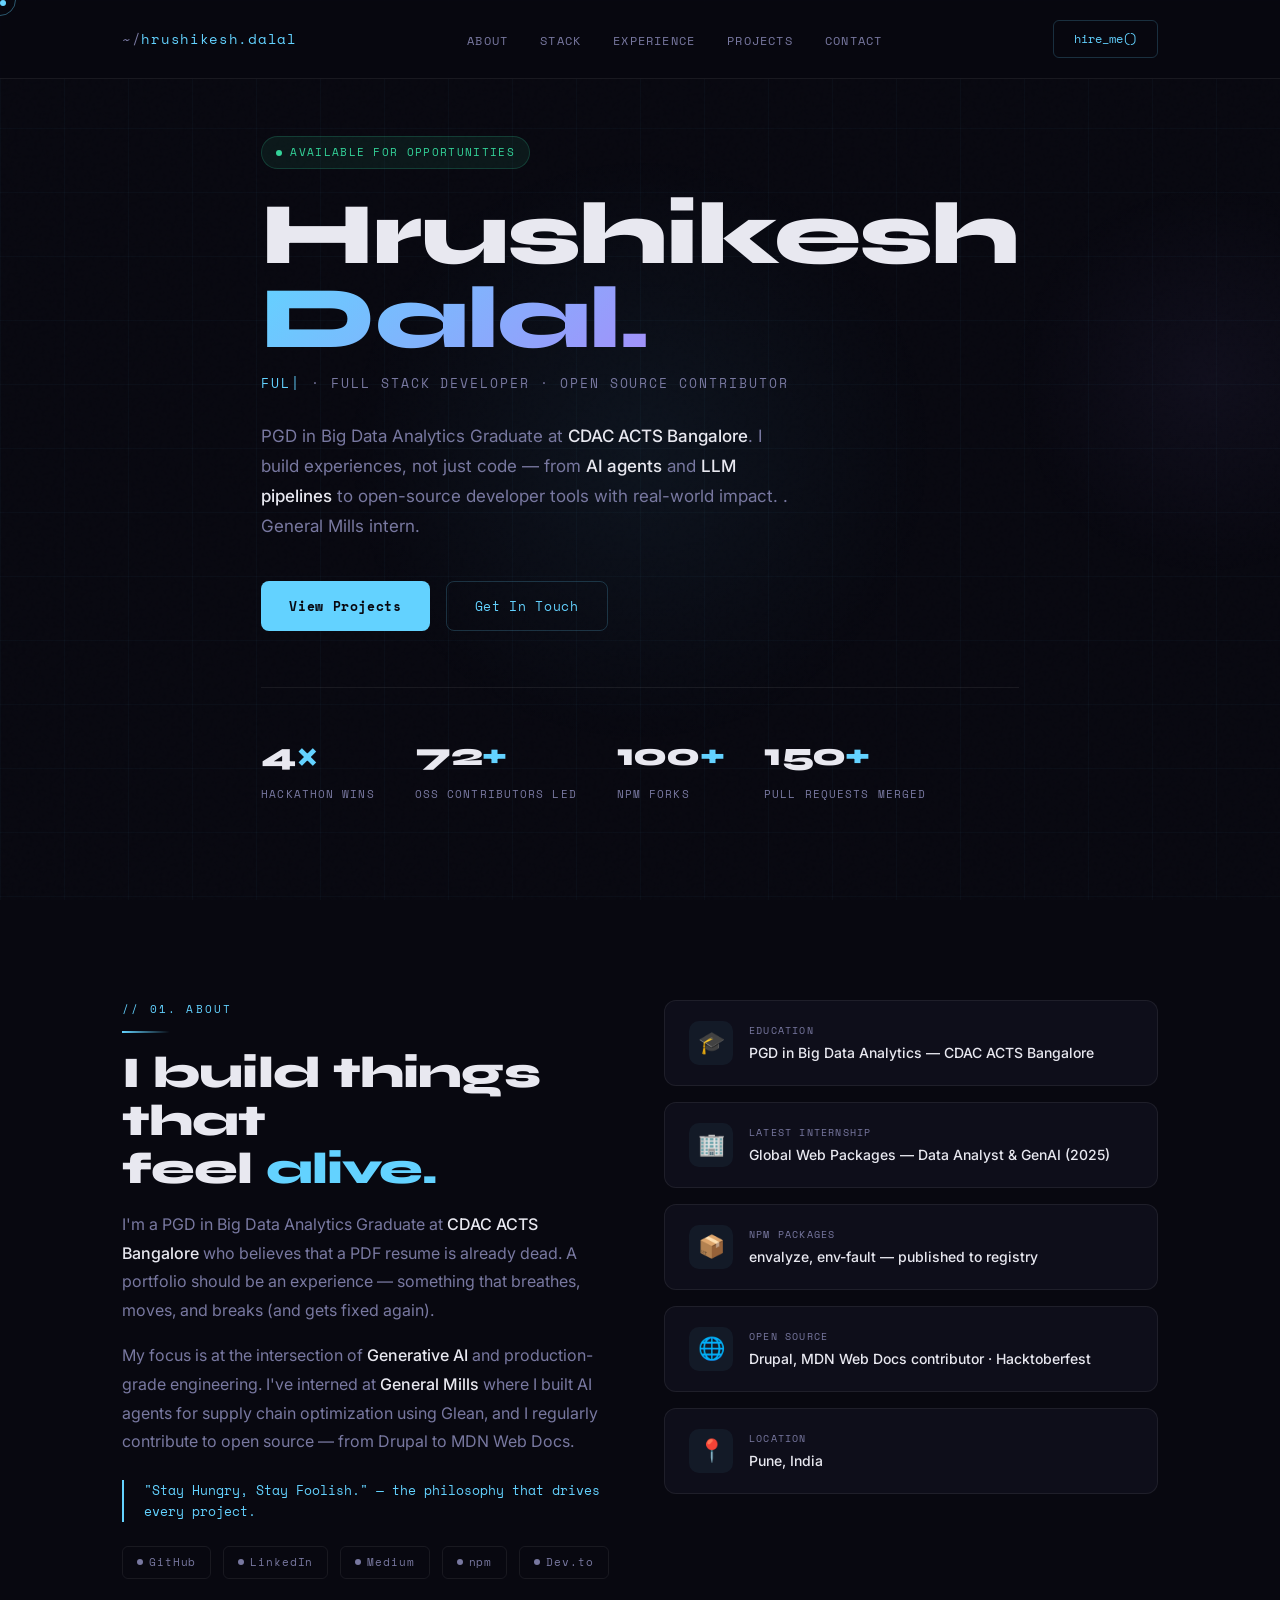
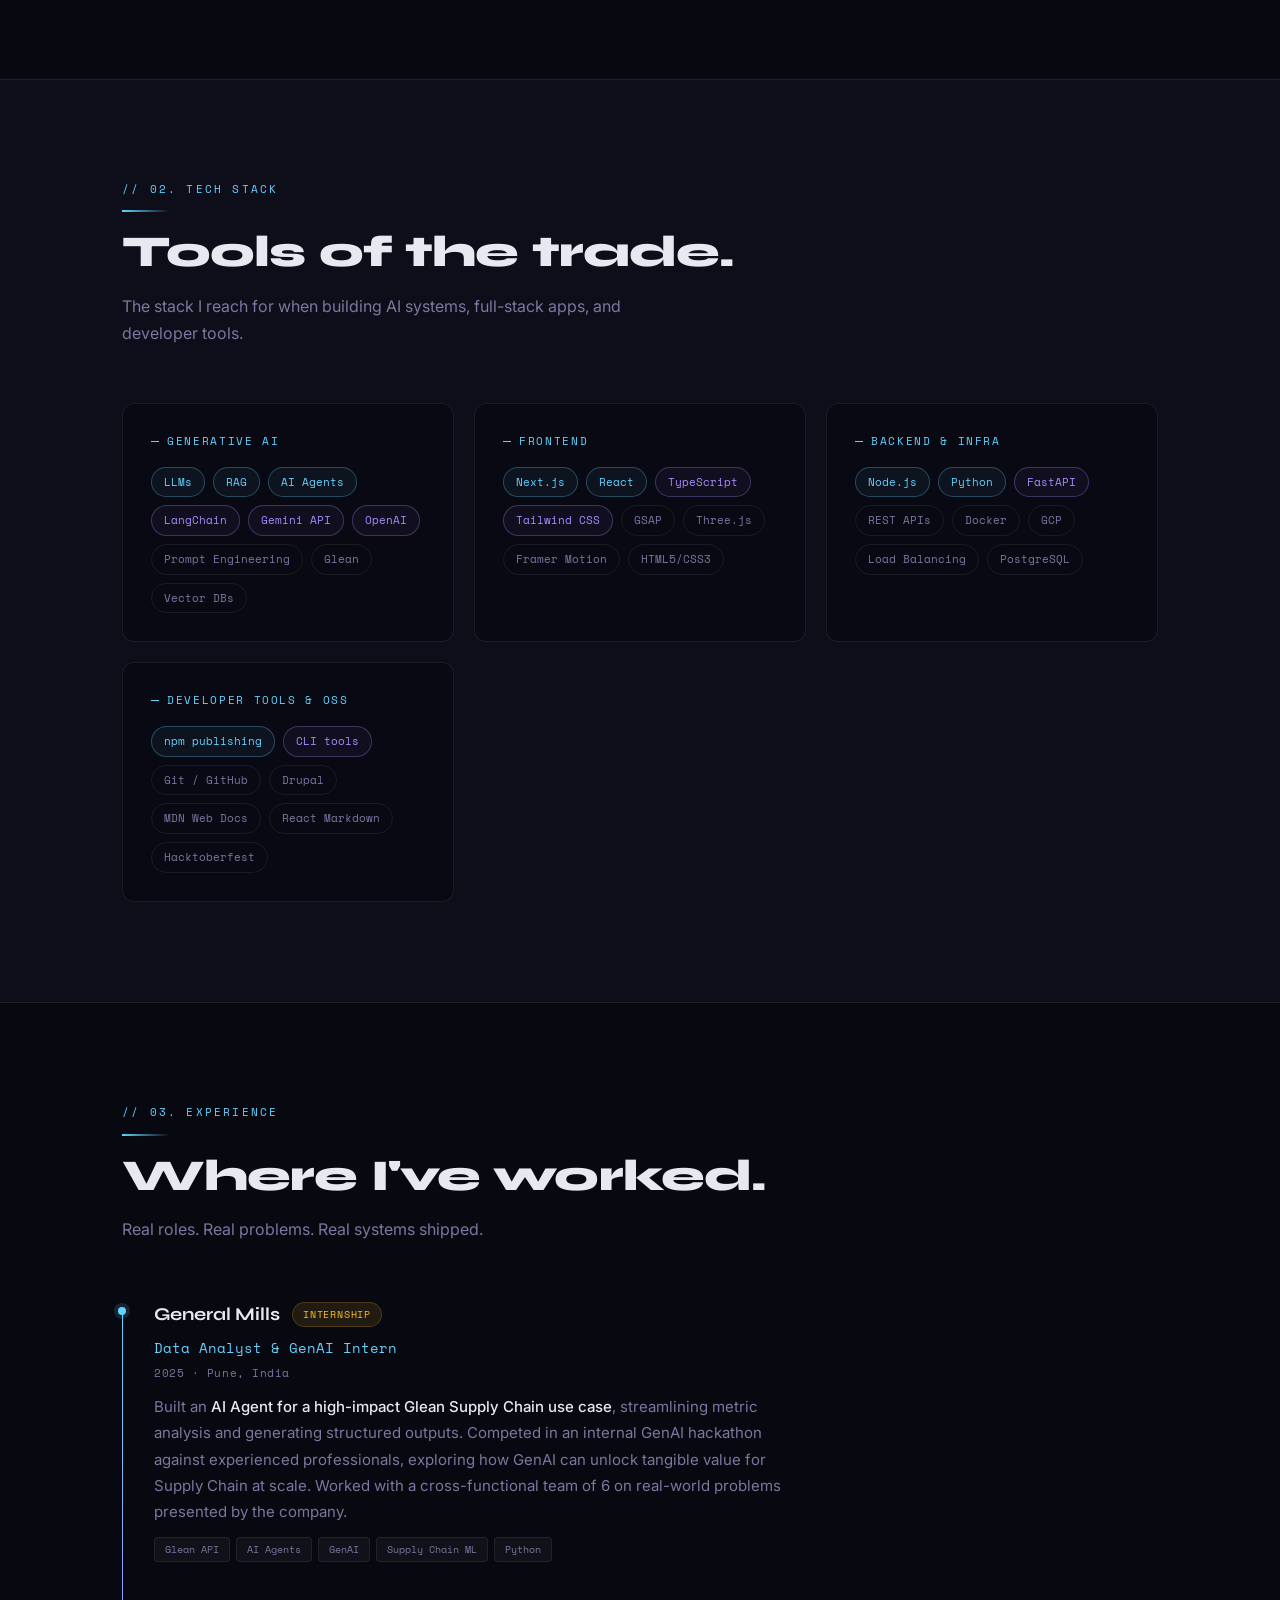
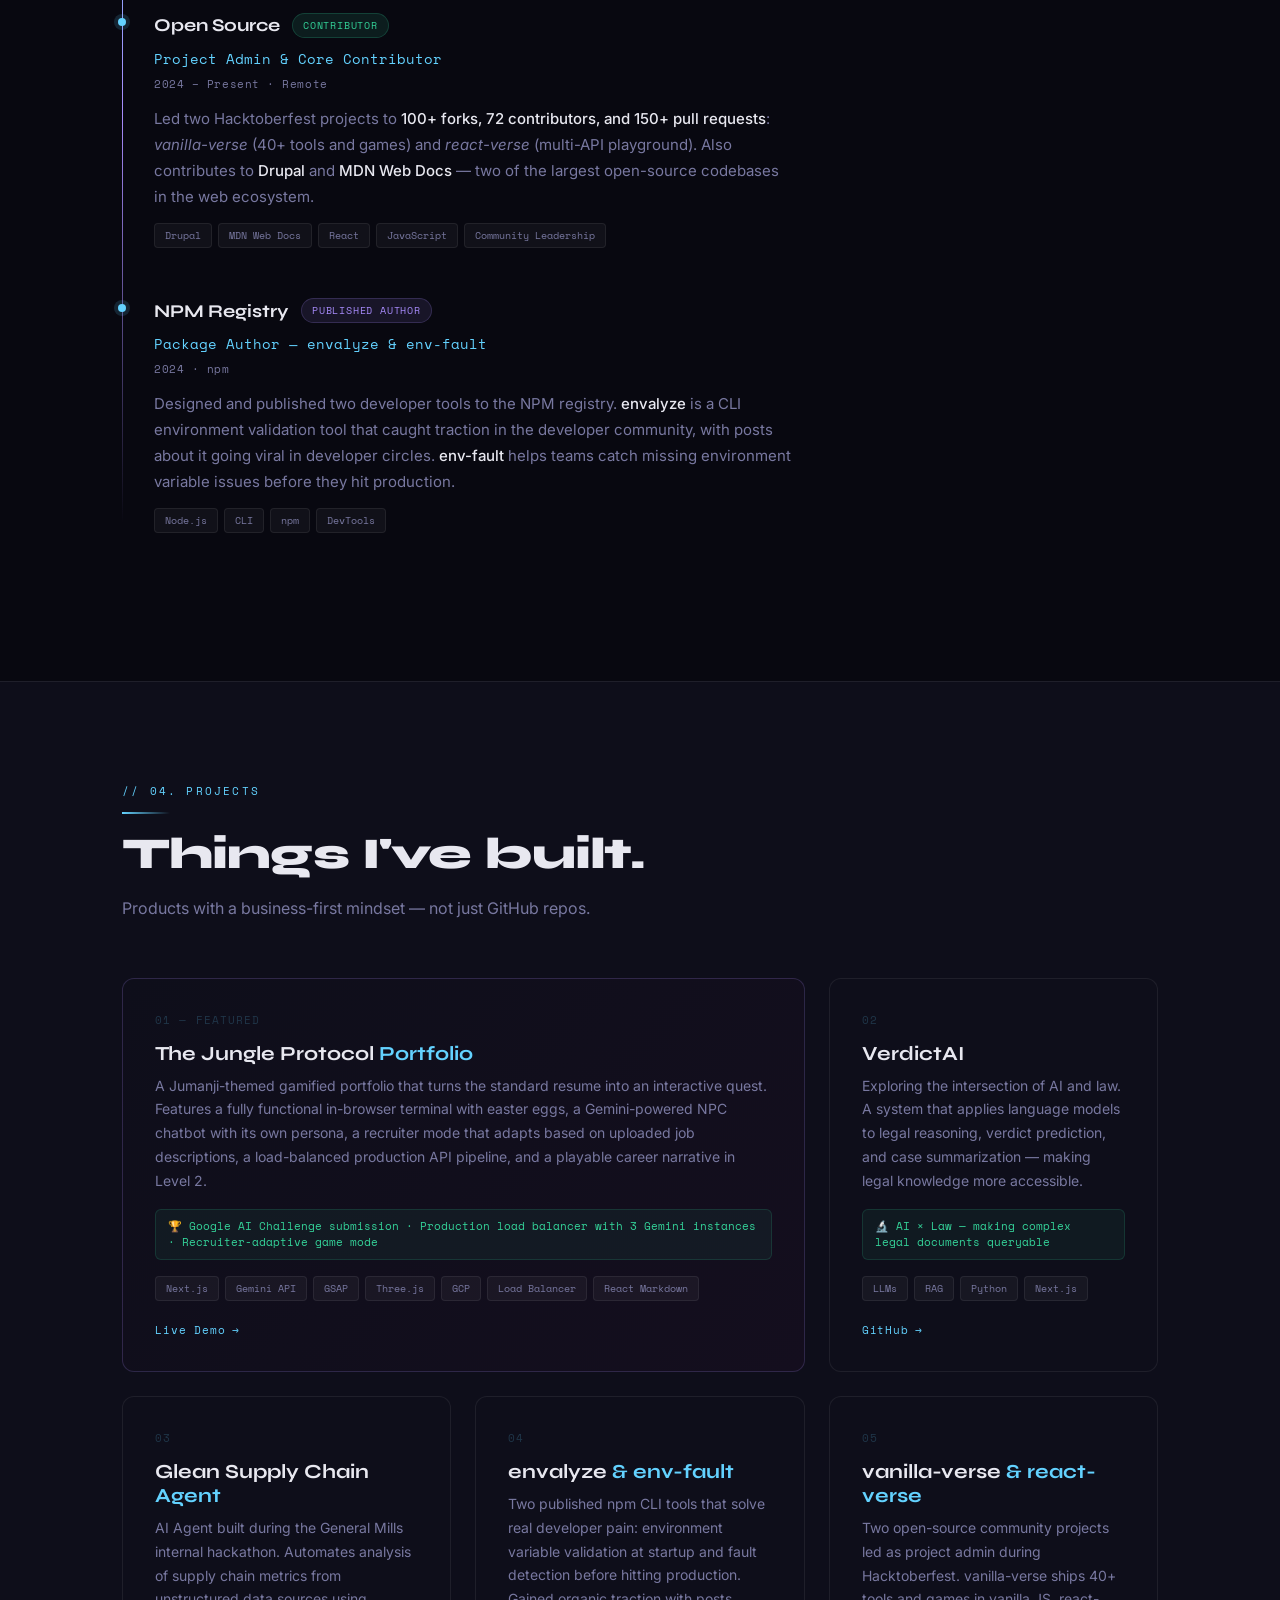
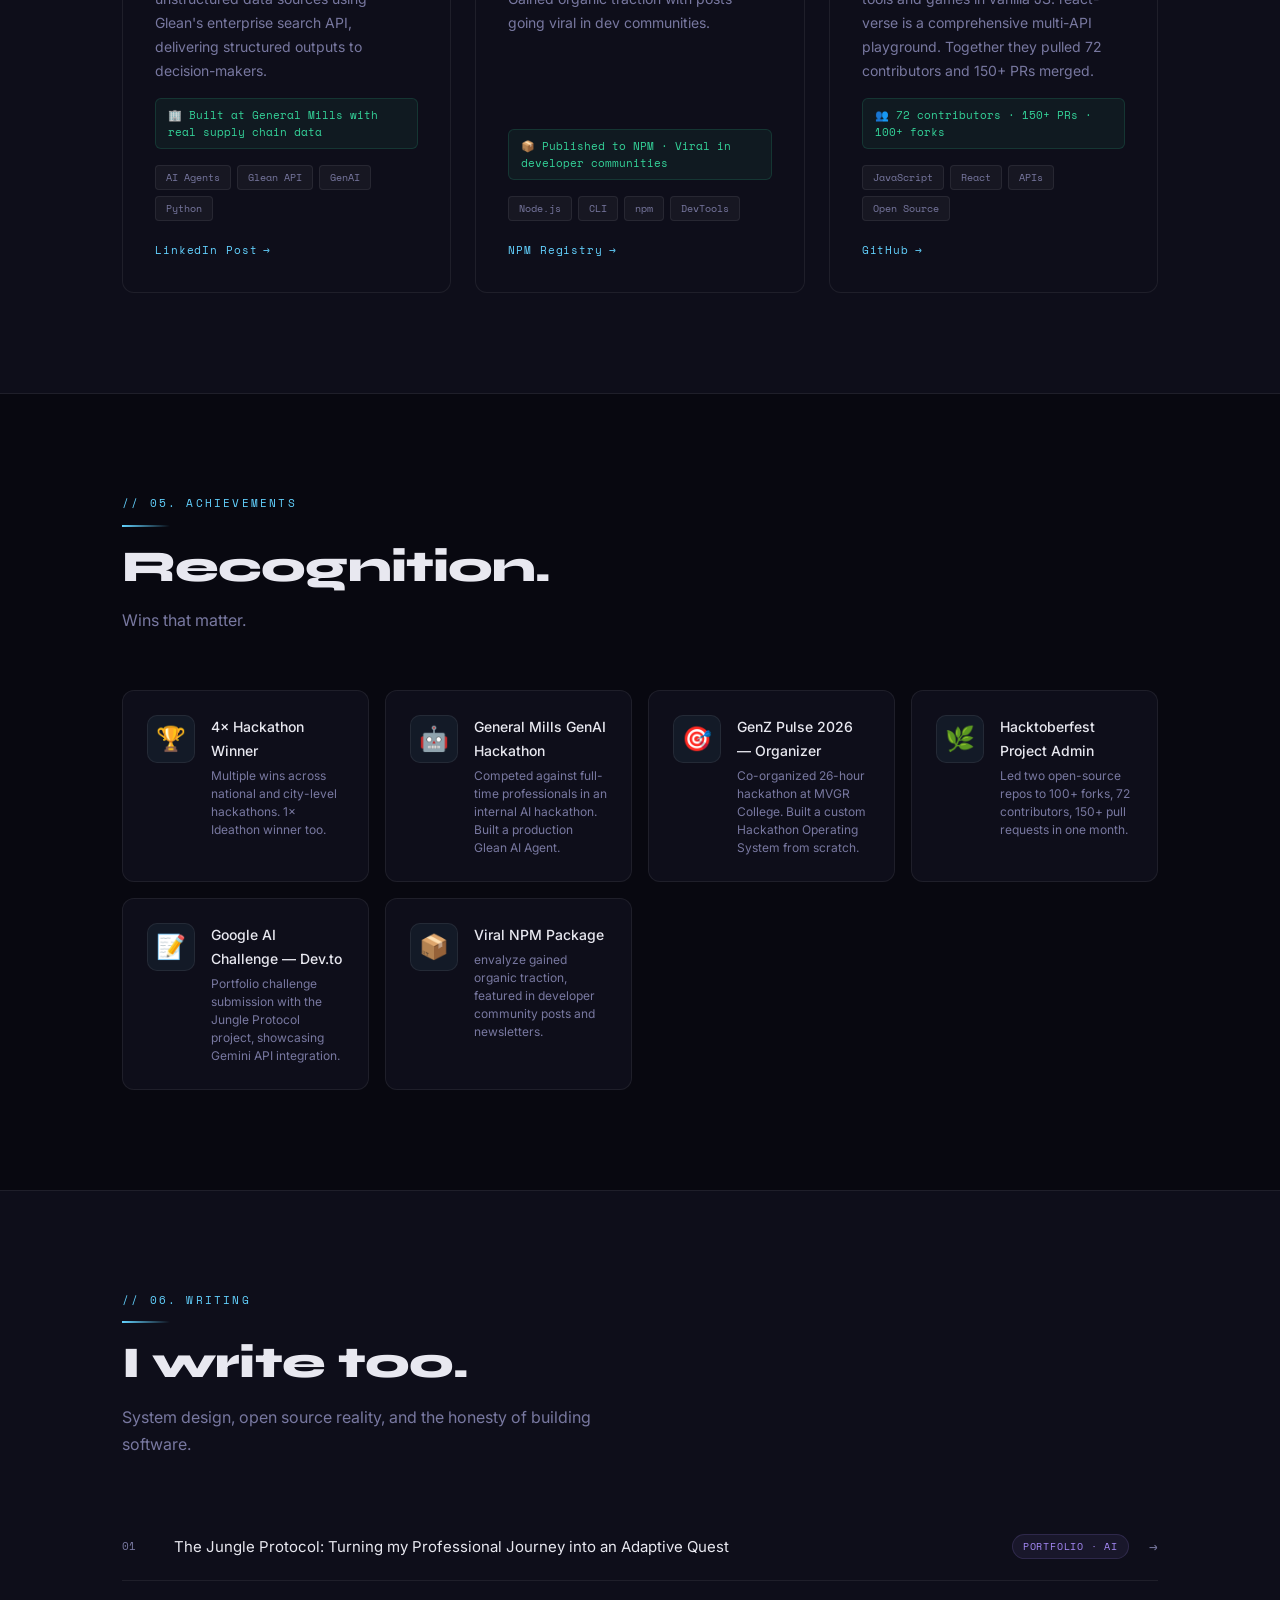
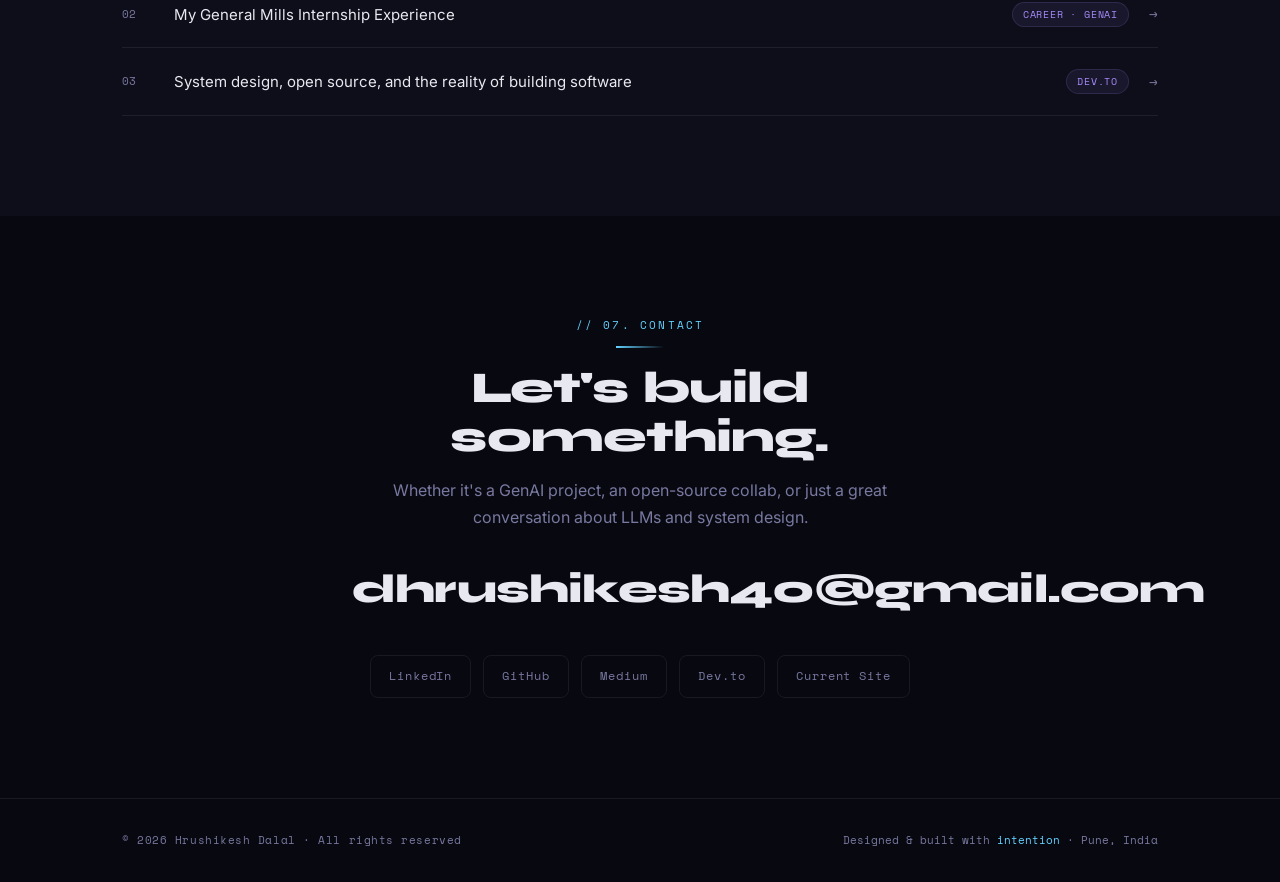
==== index.html @ 86ab6bda "fixed the changes" ====
<!DOCTYPE html>
<html lang="en">
<head>
<meta charset="UTF-8"/>
<meta name="viewport" content="width=device-width, initial-scale=1.0"/>
<title>Hrushikesh Dalal — GenAI Engineer</title>
<link rel="preconnect" href="https://fonts.googleapis.com"/>
<link rel="preconnect" href="https://fonts.gstatic.com" crossorigin/>
<link href="https://fonts.googleapis.com/css2?family=Space+Mono:ital,wght@0,400;0,700;1,400&family=Syne:wght@400;700;800&family=Inter:wght@300;400;500&display=swap" rel="stylesheet"/>
<link href="styles.css" rel="stylesheet"/>


</head>
<body>

<!-- Custom cursor -->
<div class="cursor-dot" id="cursorDot"></div>
<div class="cursor-ring" id="cursorRing"></div>

<!-- Background -->
<div class="grid-bg"></div>

<!-- ─── Navigation ─────────────────────────────────── -->
<nav>
  <div class="nav-inner">
    <div class="nav-logo"><span>~/</span>hrushikesh.dalal</div>
    <ul class="nav-links">
      <li><a href="#about">About</a></li>
      <li><a href="#skills">Stack</a></li>
      <li><a href="#experience">Experience</a></li>
      <li><a href="#projects">Projects</a></li>
      <li><a href="#contact">Contact</a></li>
    </ul>
    <a href="mailto:dhrushikesh40@gmail.com" class="nav-cta">hire_me()</a>
  </div>
</nav>

<!-- ─── Hero ────────────────────────────────────────── -->
<section id="hero">
  <div class="hero-glow"></div>
  <div class="hero-glow-2"></div>
  <div class="container">
    <div class="hero-badge">Available for opportunities</div>
    <h1 class="hero-name">
      <span class="line-1">Hrushikesh</span>
      <span class="line-2">Dalal.</span>
    </h1>
    <p class="hero-role"><span>GenAI Engineer</span> · Full Stack Developer · Open Source Contributor</p>
    <p class="hero-desc">
      PGD in Big Data Analytics Graduate at <strong>CDAC ACTS Bangalore</strong>. I build experiences, not just code —
      from <strong>AI agents</strong> and <strong>LLM pipelines</strong> to open-source developer tools with real-world impact.
      . General Mills intern.
    </p>
    <div class="hero-actions">
      <a href="#projects" class="btn-primary">View Projects</a>
      <a href="#contact" class="btn-outline">Get In Touch</a>
    </div>
    <div class="hero-stats">
      <div>
        <div class="stat-num">4<span>×</span></div>
        <div class="stat-label">Hackathon Wins</div>
      </div>
      <div>
        <div class="stat-num">72<span>+</span></div>
        <div class="stat-label">OSS Contributors Led</div>
      </div>
      <div>
        <div class="stat-num">100<span>+</span></div>
        <div class="stat-label">NPM Forks</div>
      </div>
      <div>
        <div class="stat-num">150<span>+</span></div>
        <div class="stat-label">Pull Requests Merged</div>
      </div>
    </div>
  </div>
</section>

<!-- ─── About ─────────────────────────────────────────── -->
<section id="about">
  <div class="container">
    <div class="about-grid">
      <div class="about-text reveal">
        <div class="section-tag">// 01. about</div>
        <div class="divider"></div>
        <h2 class="section-title">I build things that<br/>feel <em style="font-style:normal;color:var(--cyan)">alive.</em></h2>
        <p>
          I'm a PGD in Big Data Analytics Graduate at <strong>CDAC ACTS Bangalore</strong> 
          who believes that a PDF resume is already dead. A portfolio should be an experience — 
          something that breathes, moves, and breaks (and gets fixed again).
        </p>
        <p>
          My focus is at the intersection of <strong>Generative AI</strong> and production-grade engineering. 
          I've interned at <strong>General Mills</strong> where I built AI agents for supply chain optimization using Glean, 
          and I regularly contribute to open source — from Drupal to MDN Web Docs.
        </p>
        <blockquote>"Stay Hungry, Stay Foolish." — the philosophy that drives every project.</blockquote>
        <div class="about-links">
          <a href="https://github.com/HrushikeshDalal" class="about-link" target="_blank"><span class="dot"></span> GitHub</a>
          <a href="https://in.linkedin.com/in/hrushikesh-dalal" class="about-link" target="_blank"><span class="dot"></span> LinkedIn</a>
          <a href="https://medium.com/@dhrushikesh" class="about-link" target="_blank"><span class="dot"></span> Medium</a>
          <a href="https://www.npmjs.com/~hrushikesh" class="about-link" target="_blank"><span class="dot"></span> npm</a>
          <a href="https://dev.to/hrushikesh_dalal_ced8f95e" class="about-link" target="_blank"><span class="dot"></span> Dev.to</a>
        </div>
      </div>
      <div class="about-cards reveal reveal-delay-2">
        <div class="mini-fact">
          <div class="mini-fact-icon">🎓</div>
          <div>
            <div class="mini-fact-label">Education</div>
            <div class="mini-fact-value">PGD in Big Data Analytics — CDAC ACTS Bangalore</div>
          </div>
        </div>
        <div class="mini-fact">
          <div class="mini-fact-icon">🏢</div>
          <div>
            <div class="mini-fact-label">Latest Internship</div>
            <div class="mini-fact-value">Global Web Packages — Data Analyst &amp; GenAI (2025)</div>
          </div>
        </div>
        <div class="mini-fact">
          <div class="mini-fact-icon">📦</div>
          <div>
            <div class="mini-fact-label">NPM Packages</div>
            <div class="mini-fact-value">envalyze, env-fault — published to registry</div>
          </div>
        </div>
        <div class="mini-fact">
          <div class="mini-fact-icon">🌐</div>
          <div>
            <div class="mini-fact-label">Open Source</div>
            <div class="mini-fact-value">Drupal, MDN Web Docs contributor · Hacktoberfest</div>
          </div>
        </div>
        <div class="mini-fact">
          <div class="mini-fact-icon">📍</div>
          <div>
            <div class="mini-fact-label">Location</div>
            <div class="mini-fact-value">Pune, India</div>
          </div>
        </div>
      </div>
    </div>
  </div>
</section>

<!-- ─── Skills ─────────────────────────────────────────── -->
<section id="skills">
  <div class="container">
    <div class="section-tag">// 02. tech stack</div>
    <div class="divider"></div>
    <h2 class="section-title">Tools of the trade.</h2>
    <p class="section-sub">The stack I reach for when building AI systems, full-stack apps, and developer tools.</p>
    <div class="skills-grid">
      <div class="skill-category reveal">
        <div class="skill-cat-title">Generative AI</div>
        <div class="skill-tags">
          <span class="skill-tag core">LLMs</span>
          <span class="skill-tag core">RAG</span>
          <span class="skill-tag core">AI Agents</span>
          <span class="skill-tag highlight">LangChain</span>
          <span class="skill-tag highlight">Gemini API</span>
          <span class="skill-tag highlight">OpenAI</span>
          <span class="skill-tag">Prompt Engineering</span>
          <span class="skill-tag">Glean</span>
          <span class="skill-tag">Vector DBs</span>
        </div>
      </div>
      <div class="skill-category reveal reveal-delay-1">
        <div class="skill-cat-title">Frontend</div>
        <div class="skill-tags">
          <span class="skill-tag core">Next.js</span>
          <span class="skill-tag core">React</span>
          <span class="skill-tag highlight">TypeScript</span>
          <span class="skill-tag highlight">Tailwind CSS</span>
          <span class="skill-tag">GSAP</span>
          <span class="skill-tag">Three.js</span>
          <span class="skill-tag">Framer Motion</span>
          <span class="skill-tag">HTML5/CSS3</span>
        </div>
      </div>
      <div class="skill-category reveal reveal-delay-2">
        <div class="skill-cat-title">Backend & Infra</div>
        <div class="skill-tags">
          <span class="skill-tag core">Node.js</span>
          <span class="skill-tag core">Python</span>
          <span class="skill-tag highlight">FastAPI</span>
          <span class="skill-tag">REST APIs</span>
          <span class="skill-tag">Docker</span>
          <span class="skill-tag">GCP</span>
          <span class="skill-tag">Load Balancing</span>
          <span class="skill-tag">PostgreSQL</span>
        </div>
      </div>
      <div class="skill-category reveal reveal-delay-3">
        <div class="skill-cat-title">Developer Tools & OSS</div>
        <div class="skill-tags">
          <span class="skill-tag core">npm publishing</span>
          <span class="skill-tag highlight">CLI tools</span>
          <span class="skill-tag">Git / GitHub</span>
          <span class="skill-tag">Drupal</span>
          <span class="skill-tag">MDN Web Docs</span>
          <span class="skill-tag">React Markdown</span>
          <span class="skill-tag">Hacktoberfest</span>
        </div>
      </div>
    </div>
  </div>
</section>

<!-- ─── Experience ────────────────────────────────────── -->
<section id="experience">
  <div class="container">
    <div class="section-tag">// 03. experience</div>
    <div class="divider"></div>
    <h2 class="section-title">Where I've worked.</h2>
    <p class="section-sub">Real roles. Real problems. Real systems shipped.</p>
    <div class="timeline reveal">

      <div class="timeline-item">
        <div class="timeline-meta">
          <span class="timeline-company">General Mills</span>
          <span class="timeline-badge badge-intern">Internship</span>
        </div>
        <div class="timeline-role">Data Analyst &amp; GenAI Intern</div>
        <div class="timeline-period">2025 · Pune, India</div>
        <p class="timeline-desc">
          Built an <strong>AI Agent for a high-impact Glean Supply Chain use case</strong>, streamlining metric analysis 
          and generating structured outputs. Competed in an internal GenAI hackathon against experienced professionals, 
          exploring how GenAI can unlock tangible value for Supply Chain at scale.
          Worked with a cross-functional team of 6 on real-world problems presented by the company.
        </p>
        <div class="timeline-tech">
          <span class="t-tag">Glean API</span>
          <span class="t-tag">AI Agents</span>
          <span class="t-tag">GenAI</span>
          <span class="t-tag">Supply Chain ML</span>
          <span class="t-tag">Python</span>
        </div>
      </div>

      <div class="timeline-item">
        <div class="timeline-meta">
          <span class="timeline-company">Open Source</span>
          <span class="timeline-badge badge-oss">Contributor</span>
        </div>
        <div class="timeline-role">Project Admin &amp; Core Contributor</div>
        <div class="timeline-period">2024 – Present · Remote</div>
        <p class="timeline-desc">
          Led two Hacktoberfest projects to <strong>100+ forks, 72 contributors, and 150+ pull requests</strong>: 
          <em>vanilla-verse</em> (40+ tools and games) and <em>react-verse</em> (multi-API playground). 
          Also contributes to <strong>Drupal</strong> and <strong>MDN Web Docs</strong> — two of the largest open-source codebases in the web ecosystem.
        </p>
        <div class="timeline-tech">
          <span class="t-tag">Drupal</span>
          <span class="t-tag">MDN Web Docs</span>
          <span class="t-tag">React</span>
          <span class="t-tag">JavaScript</span>
          <span class="t-tag">Community Leadership</span>
        </div>
      </div>

      <div class="timeline-item">
        <div class="timeline-meta">
          <span class="timeline-company">NPM Registry</span>
          <span class="timeline-badge badge-research">Published Author</span>
        </div>
        <div class="timeline-role">Package Author — envalyze &amp; env-fault</div>
        <div class="timeline-period">2024 · npm</div>
        <p class="timeline-desc">
          Designed and published two developer tools to the NPM registry. 
          <strong>envalyze</strong> is a CLI environment validation tool that caught traction in the developer community, 
          with posts about it going viral in developer circles. <strong>env-fault</strong> helps teams catch 
          missing environment variable issues before they hit production.
        </p>
        <div class="timeline-tech">
          <span class="t-tag">Node.js</span>
          <span class="t-tag">CLI</span>
          <span class="t-tag">npm</span>
          <span class="t-tag">DevTools</span>
        </div>
      </div>

    </div>
  </div>
</section>

<!-- ─── Projects ──────────────────────────────────────── -->
<section id="projects" style="background: var(--surface); border-top: 1px solid var(--border); border-bottom: 1px solid var(--border);">
  <div class="container">
    <div class="section-tag">// 04. projects</div>
    <div class="divider"></div>
    <h2 class="section-title">Things I've built.</h2>
    <p class="section-sub">Products with a business-first mindset — not just GitHub repos.</p>
    <div class="projects-grid">

      <div class="project-card featured reveal">
        <div class="project-num">01 — FEATURED</div>
        <div class="project-title">The Jungle Protocol <span>Portfolio</span></div>
        <p class="project-desc">
          A Jumanji-themed gamified portfolio that turns the standard resume into an interactive quest. 
          Features a fully functional in-browser terminal with easter eggs, a Gemini-powered NPC chatbot 
          with its own persona, a recruiter mode that adapts based on uploaded job descriptions, 
          a load-balanced production API pipeline, and a playable career narrative in Level 2.
        </p>
        <div class="project-impact">🏆 Google AI Challenge submission · Production load balancer with 3 Gemini instances · Recruiter-adaptive game mode</div>
        <div class="project-tech">
          <span class="t-tag">Next.js</span><span class="t-tag">Gemini API</span><span class="t-tag">GSAP</span>
          <span class="t-tag">Three.js</span><span class="t-tag">GCP</span><span class="t-tag">Load Balancer</span>
          <span class="t-tag">React Markdown</span>
        </div>
        <a href="https://hrushikesh-dalal-portfolio-571902073238.europe-west1.run.app" class="project-link" target="_blank">Live Demo</a>
      </div>

      <div class="project-card reveal">
        <div class="project-num">02</div>
        <div class="project-title">VerdictAI</div>
        <p class="project-desc">
          Exploring the intersection of AI and law. A system that applies language models to legal reasoning, 
          verdict prediction, and case summarization — making legal knowledge more accessible.
        </p>
        <div class="project-impact">🔬 AI × Law — making complex legal documents queryable</div>
        <div class="project-tech">
          <span class="t-tag">LLMs</span><span class="t-tag">RAG</span><span class="t-tag">Python</span><span class="t-tag">Next.js</span>
        </div>
        <a href="https://github.com/HrushikeshDalal" class="project-link" target="_blank">GitHub</a>
      </div>

      <div class="project-card reveal reveal-delay-1">
        <div class="project-num">03</div>
        <div class="project-title">Glean Supply Chain <span>Agent</span></div>
        <p class="project-desc">
          AI Agent built during the General Mills internal hackathon. Automates analysis of supply chain metrics 
          from unstructured data sources using Glean's enterprise search API, delivering structured outputs 
          to decision-makers.
        </p>
        <div class="project-impact">🏢 Built at General Mills with real supply chain data</div>
        <div class="project-tech">
          <span class="t-tag">AI Agents</span><span class="t-tag">Glean API</span><span class="t-tag">GenAI</span><span class="t-tag">Python</span>
        </div>
        <a href="https://in.linkedin.com/in/hrushikesh-dalal" class="project-link" target="_blank">LinkedIn Post</a>
      </div>

      <div class="project-card reveal reveal-delay-2">
        <div class="project-num">04</div>
        <div class="project-title">envalyze <span>&amp; env-fault</span></div>
        <p class="project-desc">
          Two published npm CLI tools that solve real developer pain: environment variable validation at startup 
          and fault detection before hitting production. Gained organic traction with posts going viral in dev communities.
        </p>
        <div class="project-impact">📦 Published to NPM · Viral in developer communities</div>
        <div class="project-tech">
          <span class="t-tag">Node.js</span><span class="t-tag">CLI</span><span class="t-tag">npm</span><span class="t-tag">DevTools</span>
        </div>
        <a href="https://www.npmjs.com" class="project-link" target="_blank">NPM Registry</a>
      </div>

      <div class="project-card reveal">
        <div class="project-num">05</div>
        <div class="project-title">vanilla-verse <span>&amp; react-verse</span></div>
        <p class="project-desc">
          Two open-source community projects led as project admin during Hacktoberfest. 
          vanilla-verse ships 40+ tools and games in vanilla JS. react-verse is a comprehensive 
          multi-API playground. Together they pulled 72 contributors and 150+ PRs merged.
        </p>
        <div class="project-impact">👥 72 contributors · 150+ PRs · 100+ forks</div>
        <div class="project-tech">
          <span class="t-tag">JavaScript</span><span class="t-tag">React</span><span class="t-tag">APIs</span><span class="t-tag">Open Source</span>
        </div>
        <a href="https://github.com/HrushikeshDalal" class="project-link" target="_blank">GitHub</a>
      </div>

    </div>
  </div>
</section>

<!-- ─── Achievements ────────────────────────────────── -->
<section id="achievements">
  <div class="container">
    <div class="section-tag">// 05. achievements</div>
    <div class="divider"></div>
    <h2 class="section-title">Recognition.</h2>
    <p class="section-sub">Wins that matter.</p>
    <div class="achievements-grid">
      <div class="achievement-card reveal">
        <div class="ach-icon">🏆</div>
        <div>
          <div class="ach-title">4× Hackathon Winner</div>
          <div class="ach-sub">Multiple wins across national and city-level hackathons. 1× Ideathon winner too.</div>
        </div>
      </div>
      <div class="achievement-card reveal reveal-delay-1">
        <div class="ach-icon">🤖</div>
        <div>
          <div class="ach-title">General Mills GenAI Hackathon</div>
          <div class="ach-sub">Competed against full-time professionals in an internal AI hackathon. Built a production Glean AI Agent.</div>
        </div>
      </div>
      <div class="achievement-card reveal reveal-delay-2">
        <div class="ach-icon">🎯</div>
        <div>
          <div class="ach-title">GenZ Pulse 2026 — Organizer</div>
          <div class="ach-sub">Co-organized 26-hour hackathon at MVGR College. Built a custom Hackathon Operating System from scratch.</div>
        </div>
      </div>
      <div class="achievement-card reveal reveal-delay-3">
        <div class="ach-icon">🌿</div>
        <div>
          <div class="ach-title">Hacktoberfest Project Admin</div>
          <div class="ach-sub">Led two open-source repos to 100+ forks, 72 contributors, 150+ pull requests in one month.</div>
        </div>
      </div>
      <div class="achievement-card reveal">
        <div class="ach-icon">📝</div>
        <div>
          <div class="ach-title">Google AI Challenge — Dev.to</div>
          <div class="ach-sub">Portfolio challenge submission with the Jungle Protocol project, showcasing Gemini API integration.</div>
        </div>
      </div>
      <div class="achievement-card reveal reveal-delay-1">
        <div class="ach-icon">📦</div>
        <div>
          <div class="ach-title">Viral NPM Package</div>
          <div class="ach-sub">envalyze gained organic traction, featured in developer community posts and newsletters.</div>
        </div>
      </div>
    </div>
  </div>
</section>

<!-- ─── Writing ──────────────────────────────────────── -->
<section id="writing" style="background: var(--surface); border-top: 1px solid var(--border);">
  <div class="container">
    <div class="section-tag">// 06. writing</div>
    <div class="divider"></div>
    <h2 class="section-title">I write too.</h2>
    <p class="section-sub">System design, open source reality, and the honesty of building software.</p>
    <div class="writing-list reveal">
      <a href="https://dev.to/hrushikesh_dalal_ced8f95e/the-jungle-protocol-turning-my-professional-journey-into-an-adaptive-quest-3p4m" class="writing-item" target="_blank">
        <span class="writing-num">01</span>
        <span class="writing-title">The Jungle Protocol: Turning my Professional Journey into an Adaptive Quest</span>
        <span class="writing-tag">Portfolio · AI</span>
        <span class="writing-arrow">→</span>
      </a>
      <a href="https://medium.com/@1010hrushikesh/my-general-mills-internship-experience-47a71cdf1241" class="writing-item" target="_blank">
        <span class="writing-num">02</span>
        <span class="writing-title">My General Mills Internship Experience</span>
        <span class="writing-tag">Career · GenAI</span>
        <span class="writing-arrow">→</span>
      </a>
      <a href="https://dev.to/hrushikesh_dalal_ced8f95e" class="writing-item" target="_blank">
        <span class="writing-num">03</span>
        <span class="writing-title">System design, open source, and the reality of building software</span>
        <span class="writing-tag">Dev.to</span>
        <span class="writing-arrow">→</span>
      </a>
    </div>
  </div>
</section>

<!-- ─── Contact ──────────────────────────────────────── -->
<section id="contact">
  <div class="container">
    <div class="section-tag">// 07. contact</div>
    <div class="divider" style="margin: 0 auto 16px;"></div>
    <h2 class="section-title" style="text-align:center">Let's build something.</h2>
    <p class="section-sub" style="margin: 0 auto 8px; text-align:center">
      Whether it's a GenAI project, an open-source collab, or just a great conversation about LLMs and system design.
    </p>
    <a href="mailto:dhrushikesh40@gmail.com" class="contact-email">dhrushikesh40@gmail.com</a>
    <div class="social-links">
      <a href="https://in.linkedin.com/in/hrushikesh-dalal" class="social-link" target="_blank">LinkedIn</a>
      <a href="https://github.com/HrushikeshDalal" class="social-link" target="_blank">GitHub</a>
      <a href="https://medium.com/@dhrushikesh" class="social-link" target="_blank">Medium</a>
      <a href="https://dev.to/hrushikesh_dalal_ced8f95e" class="social-link" target="_blank">Dev.to</a>
      <a href="https://www.hrushikeshdalal.tech" class="social-link" target="_blank">Current Site</a>
    </div>
  </div>
</section>

<!-- ─── Footer ───────────────────────────────────────── -->
<footer>
  <div class="footer-inner">
    <div class="footer-copy">© 2026 Hrushikesh Dalal · All rights reserved</div>
    <div class="footer-built">Designed &amp; built with <span>intention</span> · Pune, India</div>
  </div>
</footer>

<script src="script.js" defer></script>

</body>
</html>
---- styles.css ----
/* ─── Design Tokens ─────────────────────────────────────── */
  :root {
    --bg:       #080810;
    --surface:  #0e0e1a;
    --card:     #13132000;
    --border:   rgba(255,255,255,0.07);
    --border2:  rgba(99,210,255,0.2);
    --text:     #e8e8f0;
    --muted:    #7878a0;
    --cyan:     #63d2ff;
    --violet:   #a78bfa;
    --pink:    #f472b6;
    --green:    #34d399;
    --amber:   #fbbf24;
    --font-display: 'Syne', sans-serif;
    --font-mono:    'Space Mono', monospace;
    --font-body:    'Inter', sans-serif;
    --radius:   12px;
    --glow-cyan: 0 0 40px rgba(99,210,255,0.15);
  }

  /* ─── Reset & Base ──────────────────────────────────────── */
  *, *::before, *::after { box-sizing: border-box; margin: 0; padding: 0; }
  html { scroll-behavior: smooth; }
  body {
    background: var(--bg);
    color: var(--text);
    font-family: var(--font-body);
    font-size: 16px;
    line-height: 1.7;
    overflow-x: hidden;
  }
  a { color: inherit; text-decoration: none; }
  img { max-width: 100%; }

  /* ─── Noise Overlay ─────────────────────────────────────── */
  body::before {
    content: '';
    position: fixed; inset: 0; z-index: 0;
    background-image: url("data:image/svg+xml,%3Csvg viewBox='0 0 256 256' xmlns='http://www.w3.org/2000/svg'%3E%3Cfilter id='n'%3E%3CfeTurbulence type='fractalNoise' baseFrequency='0.9' numOctaves='4' stitchTiles='stitch'/%3E%3C/filter%3E%3Crect width='100%25' height='100%25' filter='url(%23n)' opacity='0.04'/%3E%3C/svg%3E");
    pointer-events: none;
    opacity: 0.4;
  }

  /* ─── Grid Lines Background ─────────────────────────────── */
  .grid-bg {
    position: fixed; inset: 0; z-index: 0;
    background-image:
      linear-gradient(rgba(99,210,255,0.03) 1px, transparent 1px),
      linear-gradient(90deg, rgba(99,210,255,0.03) 1px, transparent 1px);
    background-size: 64px 64px;
    pointer-events: none;
  }

  /* ─── Layout ────────────────────────────────────────────── */
  .container { max-width: 1100px; margin: 0 auto; padding: 0 32px; position: relative; z-index: 1; }

  /* ─── Navigation ────────────────────────────────────────── */
  nav {
    position: fixed; top: 0; left: 0; right: 0; z-index: 100;
    padding: 20px 0;
    background: rgba(8,8,16,0.85);
    backdrop-filter: blur(20px);
    border-bottom: 1px solid var(--border);
  }
  .nav-inner {
    max-width: 1100px; margin: 0 auto; padding: 0 32px;
    display: flex; align-items: center; justify-content: space-between;
  }
  .nav-logo {
    font-family: var(--font-mono);
    font-size: 14px;
    color: var(--cyan);
    letter-spacing: 0.05em;
  }
  .nav-logo span { color: var(--muted); }
  .nav-links {
    display: flex; gap: 32px; list-style: none;
  }
  .nav-links a {
    font-family: var(--font-mono);
    font-size: 12px;
    color: var(--muted);
    letter-spacing: 0.1em;
    text-transform: uppercase;
    transition: color 0.2s;
  }
  .nav-links a:hover { color: var(--cyan); }
  .nav-cta {
    font-family: var(--font-mono);
    font-size: 12px;
    padding: 8px 20px;
    border: 1px solid var(--border2);
    border-radius: 6px;
    color: var(--cyan);
    transition: background 0.2s, box-shadow 0.2s;
  }
  .nav-cta:hover { background: rgba(99,210,255,0.06); box-shadow: var(--glow-cyan); }

  /* ─── Hero ──────────────────────────────────────────────── */
  #hero {
    min-height: 100vh;
    display: flex; align-items: center;
    padding: 120px 0 80px;
    position: relative;
    overflow: hidden;
  }
  .hero-glow {
    position: absolute;
    width: 600px; height: 600px;
    border-radius: 50%;
    background: radial-gradient(circle, rgba(99,210,255,0.06) 0%, transparent 70%);
    top: 50%; left: 50%;
    transform: translate(-50%, -50%);
    pointer-events: none;
  }
  .hero-glow-2 {
    position: absolute;
    width: 400px; height: 400px;
    border-radius: 50%;
    background: radial-gradient(circle, rgba(167,139,250,0.05) 0%, transparent 70%);
    top: 20%; right: -10%;
    pointer-events: none;
  }
  .hero-badge {
    display: inline-flex; align-items: center; gap: 8px;
    font-family: var(--font-mono);
    font-size: 11px;
    letter-spacing: 0.12em;
    color: var(--green);
    background: rgba(52,211,153,0.08);
    border: 1px solid rgba(52,211,153,0.2);
    padding: 6px 14px;
    border-radius: 20px;
    margin-bottom: 24px;
    text-transform: uppercase;
  }
  .hero-badge::before {
    content: '';
    width: 6px; height: 6px;
    border-radius: 50%;
    background: var(--green);
    animation: pulse 2s infinite;
  }
  @keyframes pulse {
    0%,100% { opacity: 1; transform: scale(1); }
    50% { opacity: 0.4; transform: scale(0.8); }
  }
  .hero-name {
    font-family: var(--font-display);
    font-size: clamp(48px, 8vw, 88px);
    font-weight: 800;
    line-height: 0.95;
    letter-spacing: -0.02em;
    margin-bottom: 8px;
  }
  .hero-name .line-1 { display: block; color: var(--text); }
  .hero-name .line-2 {
    display: block;
    background: linear-gradient(135deg, var(--cyan) 0%, var(--violet) 60%, var(--pink) 100%);
    -webkit-background-clip: text;
    -webkit-text-fill-color: transparent;
    background-clip: text;
  }
  .hero-role {
    font-family: var(--font-mono);
    font-size: 13px;
    color: var(--muted);
    letter-spacing: 0.15em;
    text-transform: uppercase;
    margin-bottom: 28px;
    margin-top: 12px;
  }
  .hero-role span { color: var(--cyan); }
  .hero-desc {
    font-size: 17px;
    color: var(--muted);
    max-width: 540px;
    line-height: 1.75;
    margin-bottom: 40px;
  }
  .hero-desc strong { color: var(--text); font-weight: 500; }
  .hero-actions { display: flex; gap: 16px; flex-wrap: wrap; }
  .btn-primary {
    display: inline-flex; align-items: center; gap: 8px;
    font-family: var(--font-mono);
    font-size: 13px;
    padding: 14px 28px;
    background: var(--cyan);
    color: var(--bg);
    border-radius: 8px;
    font-weight: 700;
    letter-spacing: 0.05em;
    transition: box-shadow 0.25s, transform 0.15s;
  }
  .btn-primary:hover {
    box-shadow: 0 0 32px rgba(99,210,255,0.4);
    transform: translateY(-2px);
  }
  .btn-outline {
    display: inline-flex; align-items: center; gap: 8px;
    font-family: var(--font-mono);
    font-size: 13px;
    padding: 13px 28px;
    border: 1px solid var(--border2);
    color: var(--cyan);
    border-radius: 8px;
    letter-spacing: 0.05em;
    transition: background 0.2s, box-shadow 0.2s;
  }
  .btn-outline:hover { background: rgba(99,210,255,0.06); box-shadow: var(--glow-cyan); }

  .hero-stats {
    display: flex; gap: 40px; margin-top: 56px;
    padding-top: 40px;
    border-top: 1px solid var(--border);
  }
  .stat-num {
    font-family: var(--font-display);
    font-size: 32px;
    font-weight: 800;
    color: var(--text);
    letter-spacing: -0.02em;
  }
  .stat-num span { color: var(--cyan); }
  .stat-label {
    font-family: var(--font-mono);
    font-size: 11px;
    color: var(--muted);
    letter-spacing: 0.1em;
    text-transform: uppercase;
    margin-top: 2px;
  }

  /* ─── Section Shared ────────────────────────────────────── */
  section { padding: 100px 0; position: relative; z-index: 1; }
  .section-tag {
    font-family: var(--font-mono);
    font-size: 11px;
    color: var(--cyan);
    letter-spacing: 0.2em;
    text-transform: uppercase;
    margin-bottom: 12px;
  }
  .section-title {
    font-family: var(--font-display);
    font-size: clamp(30px, 5vw, 44px);
    font-weight: 800;
    letter-spacing: -0.02em;
    line-height: 1.1;
    margin-bottom: 16px;
  }
  .section-sub {
    font-size: 16px;
    color: var(--muted);
    max-width: 500px;
    line-height: 1.7;
    margin-bottom: 56px;
  }
  .divider {
    width: 48px; height: 2px;
    background: linear-gradient(90deg, var(--cyan), transparent);
    margin-bottom: 16px;
  }

  /* ─── About ─────────────────────────────────────────────── */
  #about .about-grid {
    display: grid;
    grid-template-columns: 1fr 1fr;
    gap: 48px;
    align-items: start;
  }
  .about-text p {
    font-size: 16px;
    color: var(--muted);
    line-height: 1.8;
    margin-bottom: 16px;
  }
  .about-text p strong { color: var(--text); font-weight: 500; }
  .about-text blockquote {
    border-left: 2px solid var(--cyan);
    padding-left: 20px;
    font-family: var(--font-mono);
    font-size: 13px;
    color: var(--cyan);
    margin: 24px 0;
    line-height: 1.6;
  }
  .about-links { display: flex; gap: 12px; flex-wrap: wrap; margin-top: 24px; }
  .about-link {
    display: inline-flex; align-items: center; gap: 6px;
    font-family: var(--font-mono);
    font-size: 11px;
    color: var(--muted);
    border: 1px solid var(--border);
    padding: 6px 14px;
    border-radius: 6px;
    letter-spacing: 0.08em;
    transition: color 0.2s, border-color 0.2s;
  }
  .about-link:hover { color: var(--cyan); border-color: var(--border2); }
  .about-link .dot { width: 6px; height: 6px; border-radius: 50%; background: currentColor; }

  /* ─── Stacked cards on right ─── */
  .about-cards { display: flex; flex-direction: column; gap: 16px; }
  .mini-fact {
    background: var(--surface);
    border: 1px solid var(--border);
    border-radius: var(--radius);
    padding: 20px 24px;
    display: flex; align-items: center; gap: 16px;
    transition: border-color 0.2s;
  }
  .mini-fact:hover { border-color: var(--border2); }
  .mini-fact-icon {
    font-size: 22px;
    flex-shrink: 0;
    width: 44px; height: 44px;
    display: flex; align-items: center; justify-content: center;
    background: rgba(99,210,255,0.06);
    border-radius: 10px;
  }
  .mini-fact-label {
    font-family: var(--font-mono);
    font-size: 10px;
    color: var(--muted);
    letter-spacing: 0.12em;
    text-transform: uppercase;
    margin-bottom: 2px;
  }
  .mini-fact-value { font-size: 14px; color: var(--text); font-weight: 500; }

  /* ─── Skills / Tech Stack ───────────────────────────────── */
  #skills { background: var(--surface); border-top: 1px solid var(--border); border-bottom: 1px solid var(--border); }
  .skills-grid {
    display: grid;
    grid-template-columns: repeat(auto-fit, minmax(260px, 1fr));
    gap: 20px;
  }
  .skill-category {
    background: rgba(8,8,16,0.6);
    border: 1px solid var(--border);
    border-radius: var(--radius);
    padding: 28px;
    transition: border-color 0.2s, transform 0.2s;
  }
  .skill-category:hover { border-color: var(--border2); transform: translateY(-3px); }
  .skill-cat-title {
    font-family: var(--font-mono);
    font-size: 11px;
    color: var(--cyan);
    letter-spacing: 0.15em;
    text-transform: uppercase;
    margin-bottom: 16px;
    display: flex; align-items: center; gap: 8px;
  }
  .skill-cat-title::before {
    content: '';
    width: 8px; height: 1px;
    background: var(--cyan);
  }
  .skill-tags { display: flex; flex-wrap: wrap; gap: 8px; }
  .skill-tag {
    font-family: var(--font-mono);
    font-size: 11px;
    padding: 5px 12px;
    border-radius: 20px;
    border: 1px solid var(--border);
    color: var(--muted);
    transition: all 0.2s;
    cursor: default;
  }
  .skill-tag:hover { border-color: var(--cyan); color: var(--cyan); background: rgba(99,210,255,0.05); }
  .skill-tag.highlight { border-color: rgba(167,139,250,0.3); color: var(--violet); background: rgba(167,139,250,0.05); }
  .skill-tag.core { border-color: rgba(99,210,255,0.3); color: var(--cyan); background: rgba(99,210,255,0.05); }

  /* ─── Experience ────────────────────────────────────────── */
  .timeline { position: relative; padding-left: 32px; }
  .timeline::before {
    content: '';
    position: absolute; left: 0; top: 8px; bottom: 8px;
    width: 1px;
    background: linear-gradient(to bottom, var(--cyan), var(--violet), transparent);
  }
  .timeline-item {
    position: relative;
    margin-bottom: 48px;
  }
  .timeline-item::before {
    content: '';
    position: absolute;
    left: -36px; top: 8px;
    width: 8px; height: 8px;
    border-radius: 50%;
    background: var(--cyan);
    box-shadow: 0 0 0 4px rgba(99,210,255,0.15);
  }
  .timeline-meta {
    display: flex; align-items: center; gap: 12px; flex-wrap: wrap;
    margin-bottom: 6px;
  }
  .timeline-company {
    font-family: var(--font-display);
    font-size: 18px;
    font-weight: 700;
    color: var(--text);
  }
  .timeline-badge {
    font-family: var(--font-mono);
    font-size: 10px;
    padding: 3px 10px;
    border-radius: 20px;
    text-transform: uppercase;
    letter-spacing: 0.08em;
  }
  .badge-intern { background: rgba(251,191,36,0.1); color: var(--amber); border: 1px solid rgba(251,191,36,0.2); }
  .badge-oss { background: rgba(52,211,153,0.1); color: var(--green); border: 1px solid rgba(52,211,153,0.2); }
  .badge-research { background: rgba(167,139,250,0.1); color: var(--violet); border: 1px solid rgba(167,139,250,0.2); }
  .timeline-role {
    font-size: 14px;
    color: var(--cyan);
    font-family: var(--font-mono);
    margin-bottom: 4px;
  }
  .timeline-period {
    font-family: var(--font-mono);
    font-size: 11px;
    color: var(--muted);
    margin-bottom: 12px;
    letter-spacing: 0.05em;
  }
  .timeline-desc {
    font-size: 15px;
    color: var(--muted);
    line-height: 1.75;
    max-width: 640px;
  }
  .timeline-desc strong { color: var(--text); font-weight: 500; }
  .timeline-tech { display: flex; flex-wrap: wrap; gap: 6px; margin-top: 12px; }
  .t-tag {
    font-family: var(--font-mono);
    font-size: 10px;
    padding: 3px 10px;
    border-radius: 4px;
    background: rgba(255,255,255,0.04);
    border: 1px solid var(--border);
    color: var(--muted);
  }

  /* ─── Projects ──────────────────────────────────────────── */
  .projects-grid {
    display: grid;
    grid-template-columns: repeat(auto-fit, minmax(320px, 1fr));
    gap: 24px;
  }
  .project-card {
    background: var(--surface);
    border: 1px solid var(--border);
    border-radius: var(--radius);
    padding: 32px;
    position: relative;
    overflow: hidden;
    transition: border-color 0.25s, transform 0.2s, box-shadow 0.25s;
    display: flex; flex-direction: column;
  }
  .project-card:hover {
    border-color: var(--border2);
    transform: translateY(-4px);
    box-shadow: 0 20px 40px rgba(0,0,0,0.3), var(--glow-cyan);
  }
  .project-card::before {
    content: '';
    position: absolute; top: 0; left: 0; right: 0;
    height: 1px;
    background: linear-gradient(90deg, transparent, var(--cyan), transparent);
    opacity: 0;
    transition: opacity 0.3s;
  }
  .project-card:hover::before { opacity: 1; }
  .project-num {
    font-family: var(--font-mono);
    font-size: 11px;
    color: var(--border2);
    letter-spacing: 0.1em;
    margin-bottom: 12px;
  }
  .project-title {
    font-family: var(--font-display);
    font-size: 20px;
    font-weight: 700;
    color: var(--text);
    margin-bottom: 8px;
    line-height: 1.2;
  }
  .project-title span { color: var(--cyan); }
  .project-desc {
    font-size: 14px;
    color: var(--muted);
    line-height: 1.7;
    margin-bottom: 16px;
    flex: 1;
  }
  .project-impact {
    font-family: var(--font-mono);
    font-size: 11px;
    color: var(--green);
    background: rgba(52,211,153,0.06);
    border: 1px solid rgba(52,211,153,0.15);
    border-radius: 6px;
    padding: 8px 12px;
    margin-bottom: 16px;
    line-height: 1.5;
  }
  .project-tech { display: flex; flex-wrap: wrap; gap: 6px; margin-bottom: 20px; }
  .project-link {
    display: inline-flex; align-items: center; gap: 6px;
    font-family: var(--font-mono);
    font-size: 11px;
    color: var(--cyan);
    letter-spacing: 0.08em;
    transition: gap 0.2s;
    align-self: flex-start;
  }
  .project-link:hover { gap: 10px; }
  .project-link::after { content: '→'; }
  .project-card.featured {
    grid-column: span 2;
    background: linear-gradient(135deg, rgba(14,14,26,1) 0%, rgba(20,14,30,1) 100%);
    border-color: rgba(167,139,250,0.2);
  }
  .project-card.featured:hover { border-color: rgba(167,139,250,0.4); box-shadow: 0 20px 40px rgba(0,0,0,0.3), 0 0 40px rgba(167,139,250,0.1); }

  /* ─── Open Source / NPM ─────────────────────────────────── */
  .npm-cards { display: grid; grid-template-columns: 1fr 1fr; gap: 20px; margin-top: 20px; }
  .npm-card {
    background: var(--surface);
    border: 1px solid var(--border);
    border-radius: var(--radius);
    padding: 24px;
    transition: border-color 0.2s;
  }
  .npm-card:hover { border-color: var(--border2); }
  .npm-name {
    font-family: var(--font-mono);
    font-size: 16px;
    color: var(--cyan);
    margin-bottom: 6px;
  }
  .npm-desc { font-size: 13px; color: var(--muted); line-height: 1.6; margin-bottom: 12px; }
  .npm-stat {
    font-family: var(--font-mono);
    font-size: 11px;
    color: var(--violet);
  }

  /* ─── Achievements ──────────────────────────────────────── */
  .achievements-grid {
    display: grid;
    grid-template-columns: repeat(auto-fit, minmax(240px, 1fr));
    gap: 16px;
  }
  .achievement-card {
    background: var(--surface);
    border: 1px solid var(--border);
    border-radius: var(--radius);
    padding: 24px;
    display: flex; gap: 16px; align-items: flex-start;
    transition: border-color 0.2s, transform 0.2s;
  }
  .achievement-card:hover { border-color: var(--border2); transform: translateY(-2px); }
  .ach-icon {
    font-size: 24px;
    flex-shrink: 0;
    width: 48px; height: 48px;
    display: flex; align-items: center; justify-content: center;
    border-radius: 10px;
    background: rgba(99,210,255,0.06);
    border: 1px solid var(--border);
  }
  .ach-title { font-size: 14px; font-weight: 500; color: var(--text); margin-bottom: 4px; }
  .ach-sub { font-size: 12px; color: var(--muted); line-height: 1.5; }

  /* ─── Writing / Blog ────────────────────────────────────── */
  .writing-list { display: flex; flex-direction: column; gap: 1px; }
  .writing-item {
    display: flex; align-items: center; gap: 20px;
    padding: 20px 0;
    border-bottom: 1px solid var(--border);
    transition: color 0.2s;
  }
  .writing-item:hover .writing-title { color: var(--cyan); }
  .writing-num {
    font-family: var(--font-mono);
    font-size: 11px;
    color: var(--muted);
    min-width: 32px;
  }
  .writing-title { font-size: 15px; color: var(--text); flex: 1; }
  .writing-tag {
    font-family: var(--font-mono);
    font-size: 10px;
    color: var(--violet);
    background: rgba(167,139,250,0.08);
    border: 1px solid rgba(167,139,250,0.15);
    padding: 3px 10px;
    border-radius: 20px;
    text-transform: uppercase;
    letter-spacing: 0.08em;
  }
  .writing-arrow {
    font-family: var(--font-mono);
    font-size: 14px;
    color: var(--muted);
    transition: color 0.2s, transform 0.2s;
  }
  .writing-item:hover .writing-arrow { color: var(--cyan); transform: translateX(4px); }

  /* ─── Contact ───────────────────────────────────────────── */
  #contact { text-align: center; }
  #contact .container { max-width: 640px; }
  .contact-email {
    font-family: var(--font-display);
    font-size: clamp(24px, 4vw, 40px);
    font-weight: 800;
    color: var(--text);
    letter-spacing: -0.02em;
    margin: 24px 0;
    display: block;
    transition: color 0.2s;
  }
  .contact-email:hover { color: var(--cyan); }
  .social-links { display: flex; justify-content: center; gap: 12px; margin-top: 32px; }
  .social-link {
    display: inline-flex; align-items: center; gap: 8px;
    font-family: var(--font-mono);
    font-size: 12px;
    color: var(--muted);
    border: 1px solid var(--border);
    padding: 10px 18px;
    border-radius: 8px;
    letter-spacing: 0.08em;
    transition: all 0.2s;
  }
  .social-link:hover { color: var(--cyan); border-color: var(--border2); background: rgba(99,210,255,0.04); }

  /* ─── Footer ────────────────────────────────────────────── */
  footer {
    padding: 32px 0;
    border-top: 1px solid var(--border);
    position: relative; z-index: 1;
  }
  .footer-inner {
    max-width: 1100px; margin: 0 auto; padding: 0 32px;
    display: flex; justify-content: space-between; align-items: center;
  }
  .footer-copy {
    font-family: var(--font-mono);
    font-size: 11px;
    color: var(--muted);
    letter-spacing: 0.05em;
  }
  .footer-built {
    font-family: var(--font-mono);
    font-size: 11px;
    color: var(--muted);
  }
  .footer-built span { color: var(--cyan); }

  /* ─── Scroll Reveal Animations ──────────────────────────── */
  .reveal {
    opacity: 0;
    transform: translateY(24px);
    transition: opacity 0.6s ease, transform 0.6s ease;
  }
  .reveal.visible {
    opacity: 1;
    transform: none;
  }
  .reveal-delay-1 { transition-delay: 0.1s; }
  .reveal-delay-2 { transition-delay: 0.2s; }
  .reveal-delay-3 { transition-delay: 0.3s; }

  /* ─── Custom Cursor Dot ─────────────────────────────────── */
  .cursor-dot {
    width: 6px; height: 6px;
    background: var(--cyan);
    border-radius: 50%;
    position: fixed;
    pointer-events: none;
    z-index: 9999;
    transition: transform 0.1s;
    mix-blend-mode: screen;
  }
  .cursor-ring {
    width: 32px; height: 32px;
    border: 1px solid rgba(99,210,255,0.4);
    border-radius: 50%;
    position: fixed;
    pointer-events: none;
    z-index: 9998;
    transition: transform 0.12s, width 0.2s, height 0.2s;
  }

  /* ─── Responsive ────────────────────────────────────────── */
  @media (max-width: 768px) {
    .container { padding: 0 20px; }
    .nav-links { display: none; }
    #about .about-grid { grid-template-columns: 1fr; }
    .project-card.featured { grid-column: span 1; }
    .npm-cards { grid-template-columns: 1fr; }
    .hero-stats { gap: 24px; flex-wrap: wrap; }
    .footer-inner { flex-direction: column; gap: 8px; text-align: center; }
  }

  /* ─── Typewriter ────────────────────────────────────────── */
  .typewriter::after {
    content: '|';
    color: var(--cyan);
    animation: blink 1s step-end infinite;
  }
  @keyframes blink { 50% { opacity: 0; } }
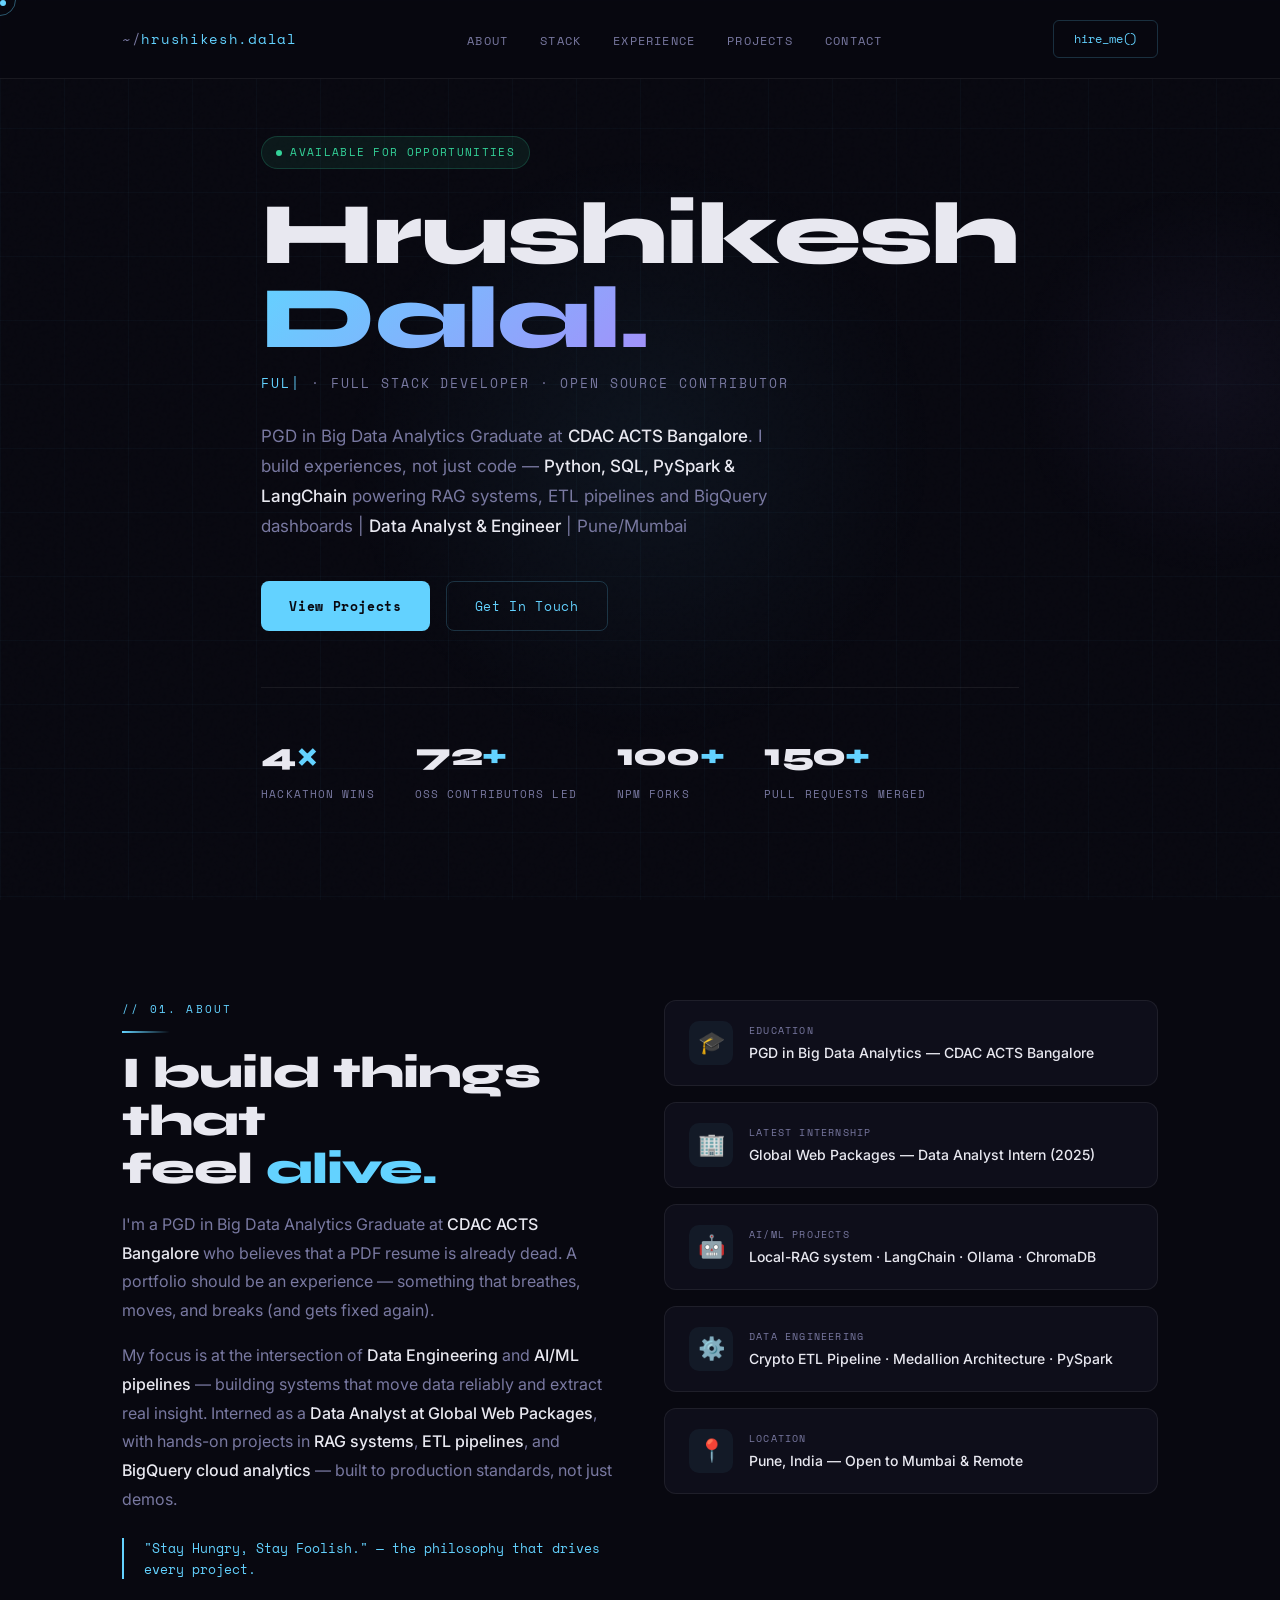
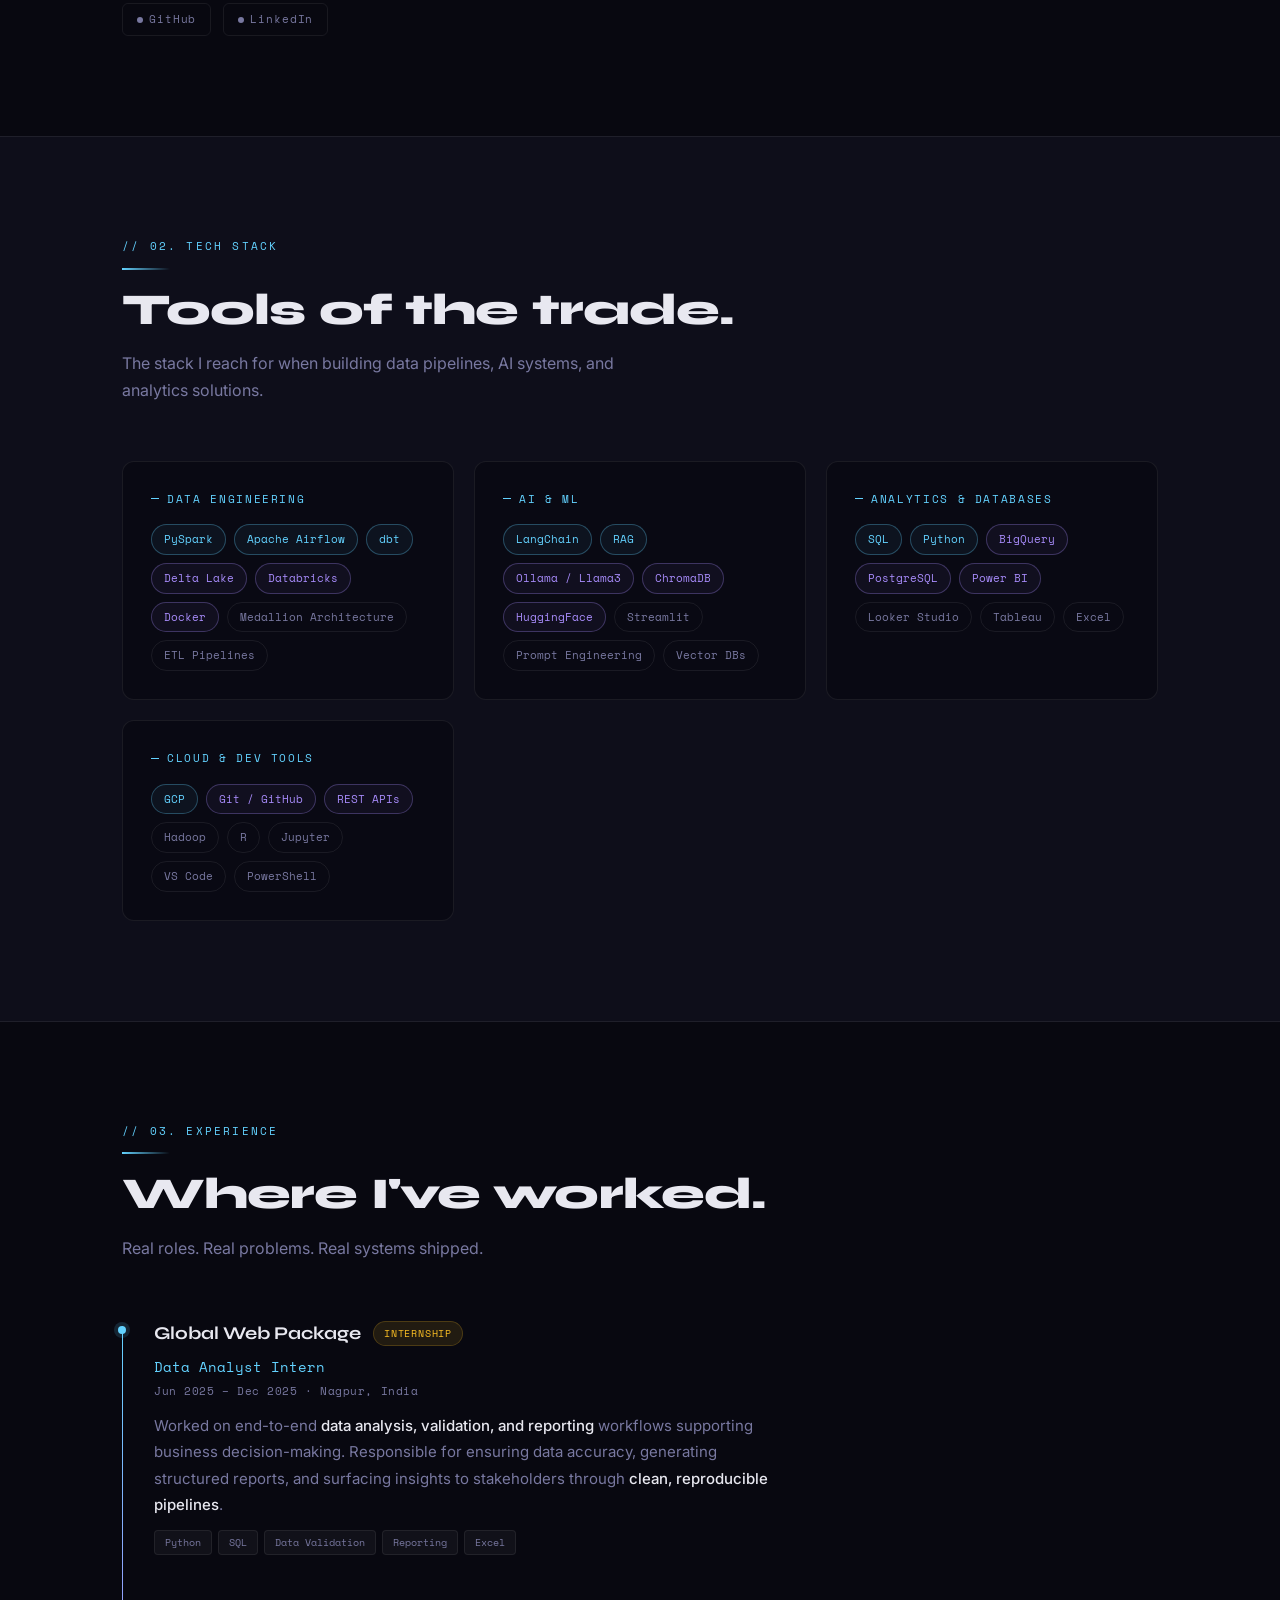
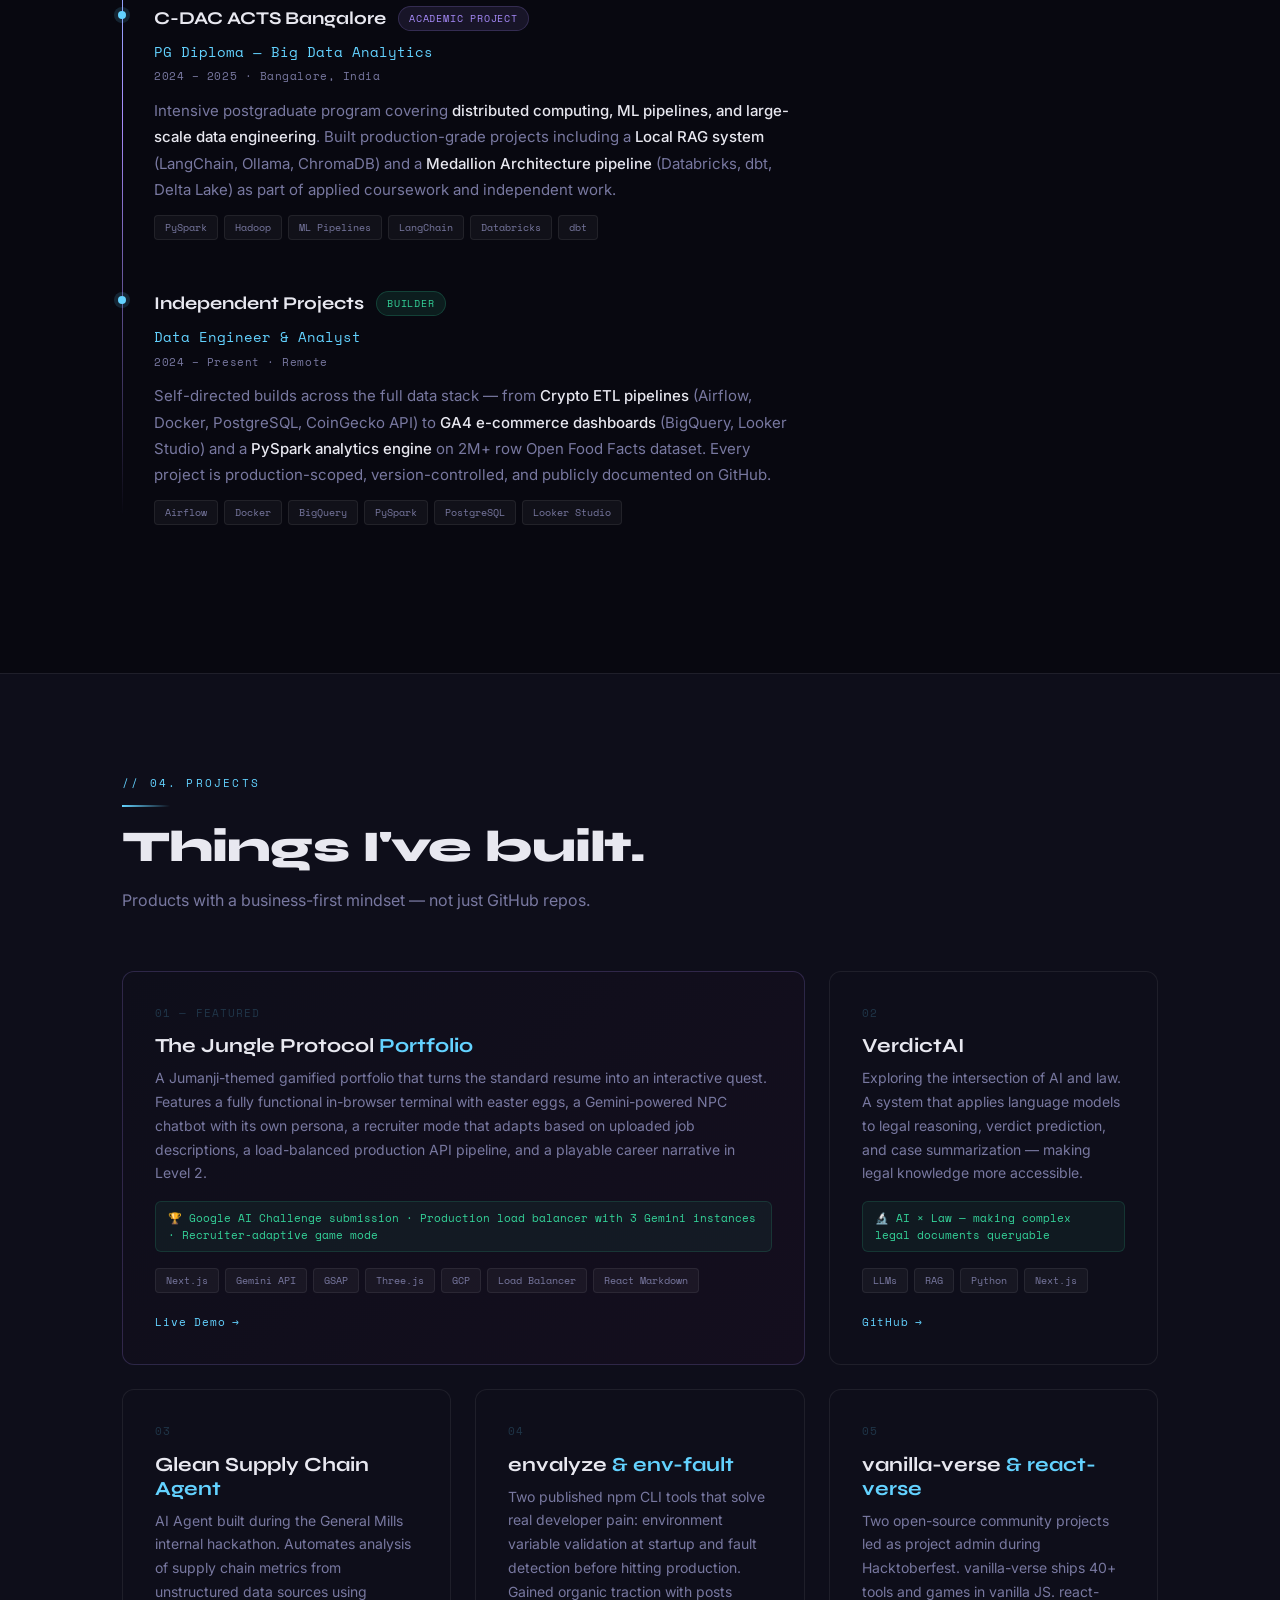
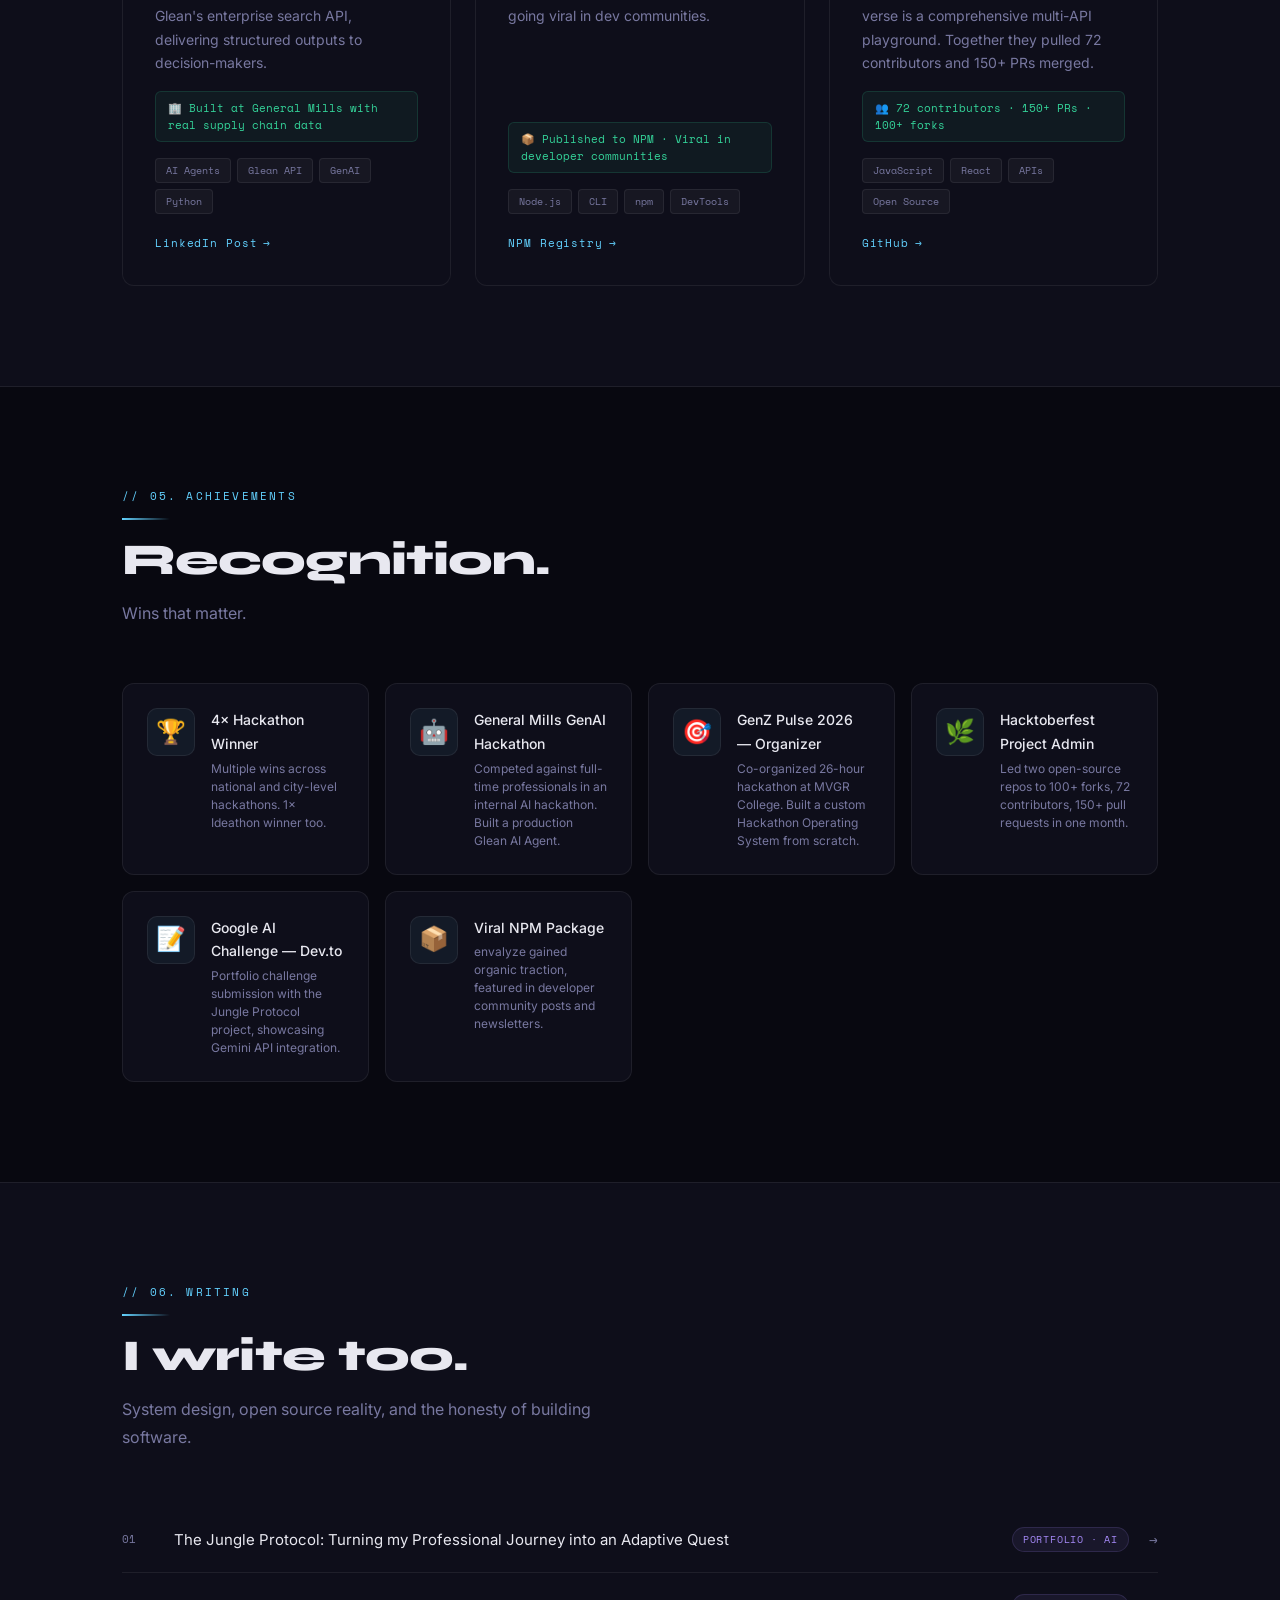
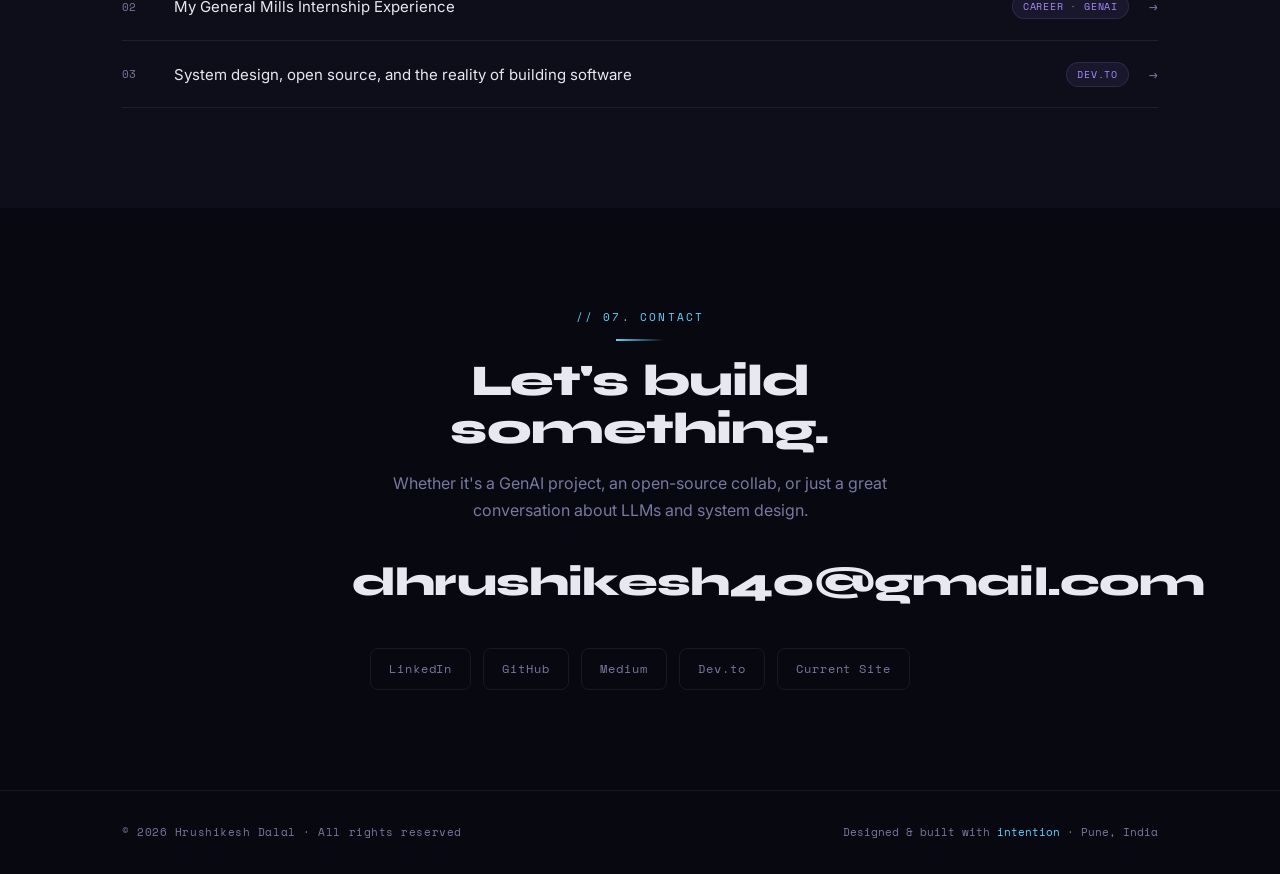
==== commit ecbf68db: "updated portfolio content" ====
--- a/index.html
+++ b/index.html
@@ -47,9 +47,9 @@
     </h1>
     <p class="hero-role"><span>GenAI Engineer</span> · Full Stack Developer · Open Source Contributor</p>
     <p class="hero-desc">
-      PGD in Big Data Analytics Graduate at <strong>CDAC ACTS Bangalore</strong>. I build experiences, not just code —
-      from <strong>AI agents</strong> and <strong>LLM pipelines</strong> to open-source developer tools with real-world impact.
-      . General Mills intern.
+
+
+      PGD in Big Data Analytics Graduate at <strong>CDAC ACTS Bangalore</strong>.  I build experiences, not just code — <strong>Python, SQL, PySpark & LangChain</strong> powering RAG systems, ETL pipelines and BigQuery dashboards | <strong>Data Analyst & Engineer</strong> |  Pune/Mumbai
     </p>
     <div class="hero-actions">
       <a href="#projects" class="btn-primary">View Projects</a>
@@ -85,22 +85,21 @@
         <div class="divider"></div>
         <h2 class="section-title">I build things that<br/>feel <em style="font-style:normal;color:var(--cyan)">alive.</em></h2>
         <p>
-          I'm a PGD in Big Data Analytics Graduate at <strong>CDAC ACTS Bangalore</strong> 
-          who believes that a PDF resume is already dead. A portfolio should be an experience — 
+          I'm a PGD in Big Data Analytics Graduate at <strong>CDAC ACTS Bangalore</strong>
+          who believes that a PDF resume is already dead. A portfolio should be an experience —
           something that breathes, moves, and breaks (and gets fixed again).
         </p>
         <p>
-          My focus is at the intersection of <strong>Generative AI</strong> and production-grade engineering. 
-          I've interned at <strong>General Mills</strong> where I built AI agents for supply chain optimization using Glean, 
-          and I regularly contribute to open source — from Drupal to MDN Web Docs.
+          My focus is at the intersection of <strong>Data Engineering</strong> and <strong>AI/ML pipelines</strong> —
+          building systems that move data reliably and extract real insight.
+          Interned as a <strong>Data Analyst at Global Web Packages</strong>, with hands-on projects in
+          <strong>RAG systems</strong>, <strong>ETL pipelines</strong>, and <strong>BigQuery cloud analytics</strong> —
+          built to production standards, not just demos.
         </p>
         <blockquote>"Stay Hungry, Stay Foolish." — the philosophy that drives every project.</blockquote>
         <div class="about-links">
           <a href="https://github.com/HrushikeshDalal" class="about-link" target="_blank"><span class="dot"></span> GitHub</a>
-          <a href="https://in.linkedin.com/in/hrushikesh-dalal" class="about-link" target="_blank"><span class="dot"></span> LinkedIn</a>
-          <a href="https://medium.com/@dhrushikesh" class="about-link" target="_blank"><span class="dot"></span> Medium</a>
-          <a href="https://www.npmjs.com/~hrushikesh" class="about-link" target="_blank"><span class="dot"></span> npm</a>
-          <a href="https://dev.to/hrushikesh_dalal_ced8f95e" class="about-link" target="_blank"><span class="dot"></span> Dev.to</a>
+          <a href="https://linkedin.com/in/hrushikesh-dalal" class="about-link" target="_blank"><span class="dot"></span> LinkedIn</a>
         </div>
       </div>
       <div class="about-cards reveal reveal-delay-2">
@@ -115,28 +114,28 @@
           <div class="mini-fact-icon">🏢</div>
           <div>
             <div class="mini-fact-label">Latest Internship</div>
-            <div class="mini-fact-value">Global Web Packages — Data Analyst &amp; GenAI (2025)</div>
+            <div class="mini-fact-value">Global Web Packages — Data Analyst Intern (2025)</div>
           </div>
         </div>
         <div class="mini-fact">
-          <div class="mini-fact-icon">📦</div>
+          <div class="mini-fact-icon">🤖</div>
           <div>
-            <div class="mini-fact-label">NPM Packages</div>
-            <div class="mini-fact-value">envalyze, env-fault — published to registry</div>
+            <div class="mini-fact-label">AI/ML Projects</div>
+            <div class="mini-fact-value">Local-RAG system · LangChain · Ollama · ChromaDB</div>
           </div>
         </div>
         <div class="mini-fact">
-          <div class="mini-fact-icon">🌐</div>
+          <div class="mini-fact-icon">⚙️</div>
           <div>
-            <div class="mini-fact-label">Open Source</div>
-            <div class="mini-fact-value">Drupal, MDN Web Docs contributor · Hacktoberfest</div>
+            <div class="mini-fact-label">Data Engineering</div>
+            <div class="mini-fact-value">Crypto ETL Pipeline · Medallion Architecture · PySpark</div>
           </div>
         </div>
         <div class="mini-fact">
           <div class="mini-fact-icon">📍</div>
           <div>
             <div class="mini-fact-label">Location</div>
-            <div class="mini-fact-value">Pune, India</div>
+            <div class="mini-fact-value">Pune, India — Open to Mumbai & Remote</div>
           </div>
         </div>
       </div>
@@ -150,58 +149,58 @@
     <div class="section-tag">// 02. tech stack</div>
     <div class="divider"></div>
     <h2 class="section-title">Tools of the trade.</h2>
-    <p class="section-sub">The stack I reach for when building AI systems, full-stack apps, and developer tools.</p>
+    <p class="section-sub">The stack I reach for when building data pipelines, AI systems, and analytics solutions.</p>
     <div class="skills-grid">
       <div class="skill-category reveal">
-        <div class="skill-cat-title">Generative AI</div>
+        <div class="skill-cat-title">Data Engineering</div>
         <div class="skill-tags">
-          <span class="skill-tag core">LLMs</span>
+          <span class="skill-tag core">PySpark</span>
+          <span class="skill-tag core">Apache Airflow</span>
+          <span class="skill-tag core">dbt</span>
+          <span class="skill-tag highlight">Delta Lake</span>
+          <span class="skill-tag highlight">Databricks</span>
+          <span class="skill-tag highlight">Docker</span>
+          <span class="skill-tag">Medallion Architecture</span>
+          <span class="skill-tag">ETL Pipelines</span>
+        </div>
+      </div>
+      <div class="skill-category reveal reveal-delay-1">
+        <div class="skill-cat-title">AI & ML</div>
+        <div class="skill-tags">
+          <span class="skill-tag core">LangChain</span>
           <span class="skill-tag core">RAG</span>
-          <span class="skill-tag core">AI Agents</span>
-          <span class="skill-tag highlight">LangChain</span>
-          <span class="skill-tag highlight">Gemini API</span>
-          <span class="skill-tag highlight">OpenAI</span>
+          <span class="skill-tag highlight">Ollama / Llama3</span>
+          <span class="skill-tag highlight">ChromaDB</span>
+          <span class="skill-tag highlight">HuggingFace</span>
+          <span class="skill-tag">Streamlit</span>
           <span class="skill-tag">Prompt Engineering</span>
-          <span class="skill-tag">Glean</span>
           <span class="skill-tag">Vector DBs</span>
         </div>
       </div>
-      <div class="skill-category reveal reveal-delay-1">
-        <div class="skill-cat-title">Frontend</div>
+      <div class="skill-category reveal reveal-delay-2">
+        <div class="skill-cat-title">Analytics & Databases</div>
         <div class="skill-tags">
-          <span class="skill-tag core">Next.js</span>
-          <span class="skill-tag core">React</span>
-          <span class="skill-tag highlight">TypeScript</span>
-          <span class="skill-tag highlight">Tailwind CSS</span>
-          <span class="skill-tag">GSAP</span>
-          <span class="skill-tag">Three.js</span>
-          <span class="skill-tag">Framer Motion</span>
-          <span class="skill-tag">HTML5/CSS3</span>
-        </div>
-      </div>
-      <div class="skill-category reveal reveal-delay-2">
-        <div class="skill-cat-title">Backend & Infra</div>
+          <span class="skill-tag core">SQL</span>
+          <span class="skill-tag core">Python</span>
+          <span class="skill-tag highlight">BigQuery</span>
+          <span class="skill-tag highlight">PostgreSQL</span>
+          <span class="skill-tag highlight">Power BI</span>
+          <span class="skill-tag">Looker Studio</span>
+          <span class="skill-tag">Tableau</span>
+          <span class="skill-tag">Excel</span>
+        </div>
+      </div>
+      <div class="skill-category reveal reveal-delay-3">
+        <div class="skill-cat-title">Cloud & Dev Tools</div>
         <div class="skill-tags">
-          <span class="skill-tag core">Node.js</span>
-          <span class="skill-tag core">Python</span>
-          <span class="skill-tag highlight">FastAPI</span>
-          <span class="skill-tag">REST APIs</span>
-          <span class="skill-tag">Docker</span>
-          <span class="skill-tag">GCP</span>
-          <span class="skill-tag">Load Balancing</span>
-          <span class="skill-tag">PostgreSQL</span>
-        </div>
-      </div>
-      <div class="skill-category reveal reveal-delay-3">
-        <div class="skill-cat-title">Developer Tools & OSS</div>
-        <div class="skill-tags">
-          <span class="skill-tag core">npm publishing</span>
-          <span class="skill-tag highlight">CLI tools</span>
-          <span class="skill-tag">Git / GitHub</span>
-          <span class="skill-tag">Drupal</span>
-          <span class="skill-tag">MDN Web Docs</span>
-          <span class="skill-tag">React Markdown</span>
-          <span class="skill-tag">Hacktoberfest</span>
+          <span class="skill-tag core">GCP</span>
+          <span class="skill-tag highlight">Git / GitHub</span>
+          <span class="skill-tag highlight">REST APIs</span>
+          <span class="skill-tag">Hadoop</span>
+          <span class="skill-tag">R</span>
+          <span class="skill-tag">Jupyter</span>
+          <span class="skill-tag">VS Code</span>
+          <span class="skill-tag">PowerShell</span>
         </div>
       </div>
     </div>
@@ -219,65 +218,71 @@
 
       <div class="timeline-item">
         <div class="timeline-meta">
-          <span class="timeline-company">General Mills</span>
+          <span class="timeline-company">Global Web Package</span>
           <span class="timeline-badge badge-intern">Internship</span>
         </div>
-        <div class="timeline-role">Data Analyst &amp; GenAI Intern</div>
-        <div class="timeline-period">2025 · Pune, India</div>
+        <div class="timeline-role">Data Analyst Intern</div>
+        <div class="timeline-period">Jun 2025 – Dec 2025 · Nagpur, India</div>
         <p class="timeline-desc">
-          Built an <strong>AI Agent for a high-impact Glean Supply Chain use case</strong>, streamlining metric analysis 
-          and generating structured outputs. Competed in an internal GenAI hackathon against experienced professionals, 
-          exploring how GenAI can unlock tangible value for Supply Chain at scale.
-          Worked with a cross-functional team of 6 on real-world problems presented by the company.
+          Worked on end-to-end <strong>data analysis, validation, and reporting</strong> workflows 
+          supporting business decision-making. Responsible for ensuring data accuracy, 
+          generating structured reports, and surfacing insights to stakeholders through 
+          <strong>clean, reproducible pipelines</strong>.
         </p>
         <div class="timeline-tech">
-          <span class="t-tag">Glean API</span>
-          <span class="t-tag">AI Agents</span>
-          <span class="t-tag">GenAI</span>
-          <span class="t-tag">Supply Chain ML</span>
           <span class="t-tag">Python</span>
+          <span class="t-tag">SQL</span>
+          <span class="t-tag">Data Validation</span>
+          <span class="t-tag">Reporting</span>
+          <span class="t-tag">Excel</span>
         </div>
       </div>
 
       <div class="timeline-item">
         <div class="timeline-meta">
-          <span class="timeline-company">Open Source</span>
-          <span class="timeline-badge badge-oss">Contributor</span>
-        </div>
-        <div class="timeline-role">Project Admin &amp; Core Contributor</div>
+          <span class="timeline-company">C-DAC ACTS Bangalore</span>
+          <span class="timeline-badge badge-research">Academic Project</span>
+        </div>
+        <div class="timeline-role">PG Diploma — Big Data Analytics</div>
+        <div class="timeline-period">2024 – 2025 · Bangalore, India</div>
+        <p class="timeline-desc">
+          Intensive postgraduate program covering <strong>distributed computing, ML pipelines, 
+          and large-scale data engineering</strong>. Built production-grade projects including 
+          a <strong>Local RAG system</strong> (LangChain, Ollama, ChromaDB) and a 
+          <strong>Medallion Architecture pipeline</strong> (Databricks, dbt, Delta Lake) 
+          as part of applied coursework and independent work.
+        </p>
+        <div class="timeline-tech">
+          <span class="t-tag">PySpark</span>
+          <span class="t-tag">Hadoop</span>
+          <span class="t-tag">ML Pipelines</span>
+          <span class="t-tag">LangChain</span>
+          <span class="t-tag">Databricks</span>
+          <span class="t-tag">dbt</span>
+        </div>
+      </div>
+
+      <div class="timeline-item">
+        <div class="timeline-meta">
+          <span class="timeline-company">Independent Projects</span>
+          <span class="timeline-badge badge-oss">Builder</span>
+        </div>
+        <div class="timeline-role">Data Engineer & Analyst</div>
         <div class="timeline-period">2024 – Present · Remote</div>
         <p class="timeline-desc">
-          Led two Hacktoberfest projects to <strong>100+ forks, 72 contributors, and 150+ pull requests</strong>: 
-          <em>vanilla-verse</em> (40+ tools and games) and <em>react-verse</em> (multi-API playground). 
-          Also contributes to <strong>Drupal</strong> and <strong>MDN Web Docs</strong> — two of the largest open-source codebases in the web ecosystem.
+          Self-directed builds across the full data stack — from 
+          <strong>Crypto ETL pipelines</strong> (Airflow, Docker, PostgreSQL, CoinGecko API) 
+          to <strong>GA4 e-commerce dashboards</strong> (BigQuery, Looker Studio) and a 
+          <strong>PySpark analytics engine</strong> on 2M+ row Open Food Facts dataset. 
+          Every project is production-scoped, version-controlled, and publicly documented on GitHub.
         </p>
         <div class="timeline-tech">
-          <span class="t-tag">Drupal</span>
-          <span class="t-tag">MDN Web Docs</span>
-          <span class="t-tag">React</span>
-          <span class="t-tag">JavaScript</span>
-          <span class="t-tag">Community Leadership</span>
-        </div>
-      </div>
-
-      <div class="timeline-item">
-        <div class="timeline-meta">
-          <span class="timeline-company">NPM Registry</span>
-          <span class="timeline-badge badge-research">Published Author</span>
-        </div>
-        <div class="timeline-role">Package Author — envalyze &amp; env-fault</div>
-        <div class="timeline-period">2024 · npm</div>
-        <p class="timeline-desc">
-          Designed and published two developer tools to the NPM registry. 
-          <strong>envalyze</strong> is a CLI environment validation tool that caught traction in the developer community, 
-          with posts about it going viral in developer circles. <strong>env-fault</strong> helps teams catch 
-          missing environment variable issues before they hit production.
-        </p>
-        <div class="timeline-tech">
-          <span class="t-tag">Node.js</span>
-          <span class="t-tag">CLI</span>
-          <span class="t-tag">npm</span>
-          <span class="t-tag">DevTools</span>
+          <span class="t-tag">Airflow</span>
+          <span class="t-tag">Docker</span>
+          <span class="t-tag">BigQuery</span>
+          <span class="t-tag">PySpark</span>
+          <span class="t-tag">PostgreSQL</span>
+          <span class="t-tag">Looker Studio</span>
         </div>
       </div>
 
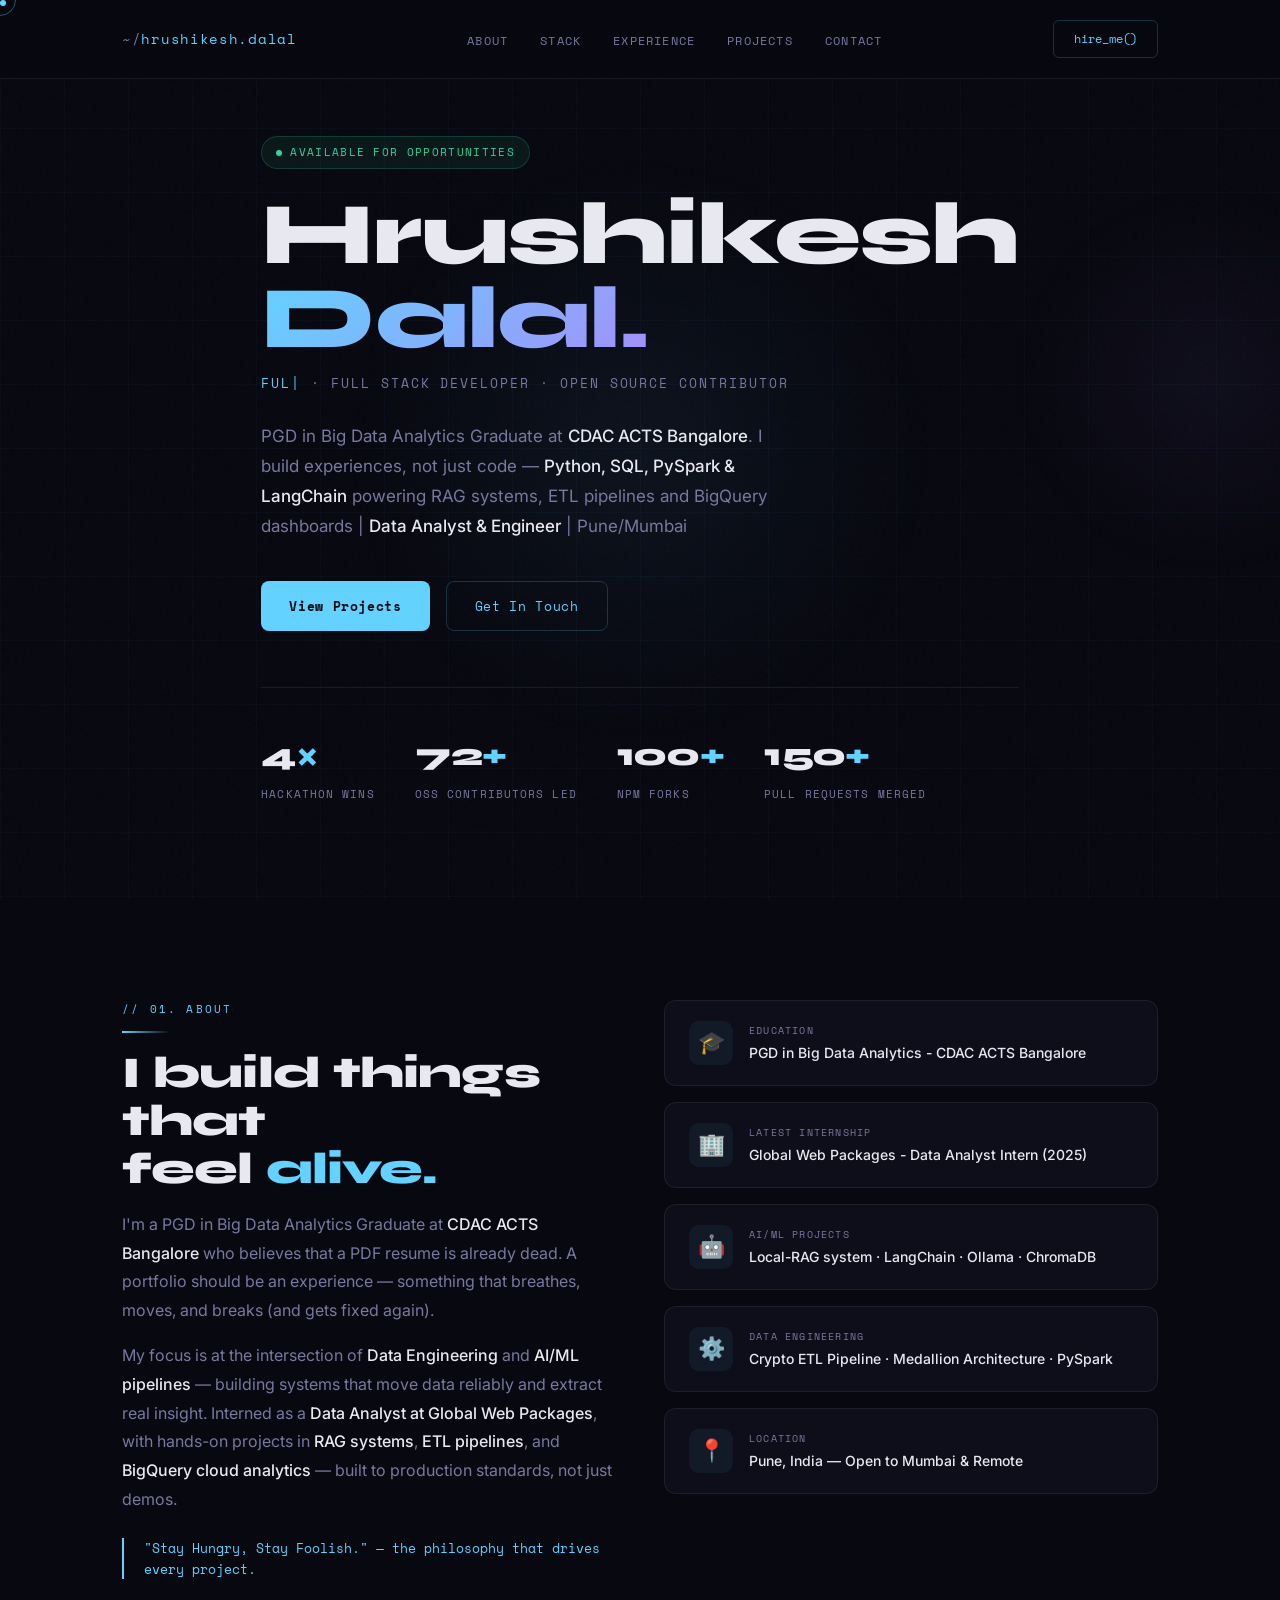
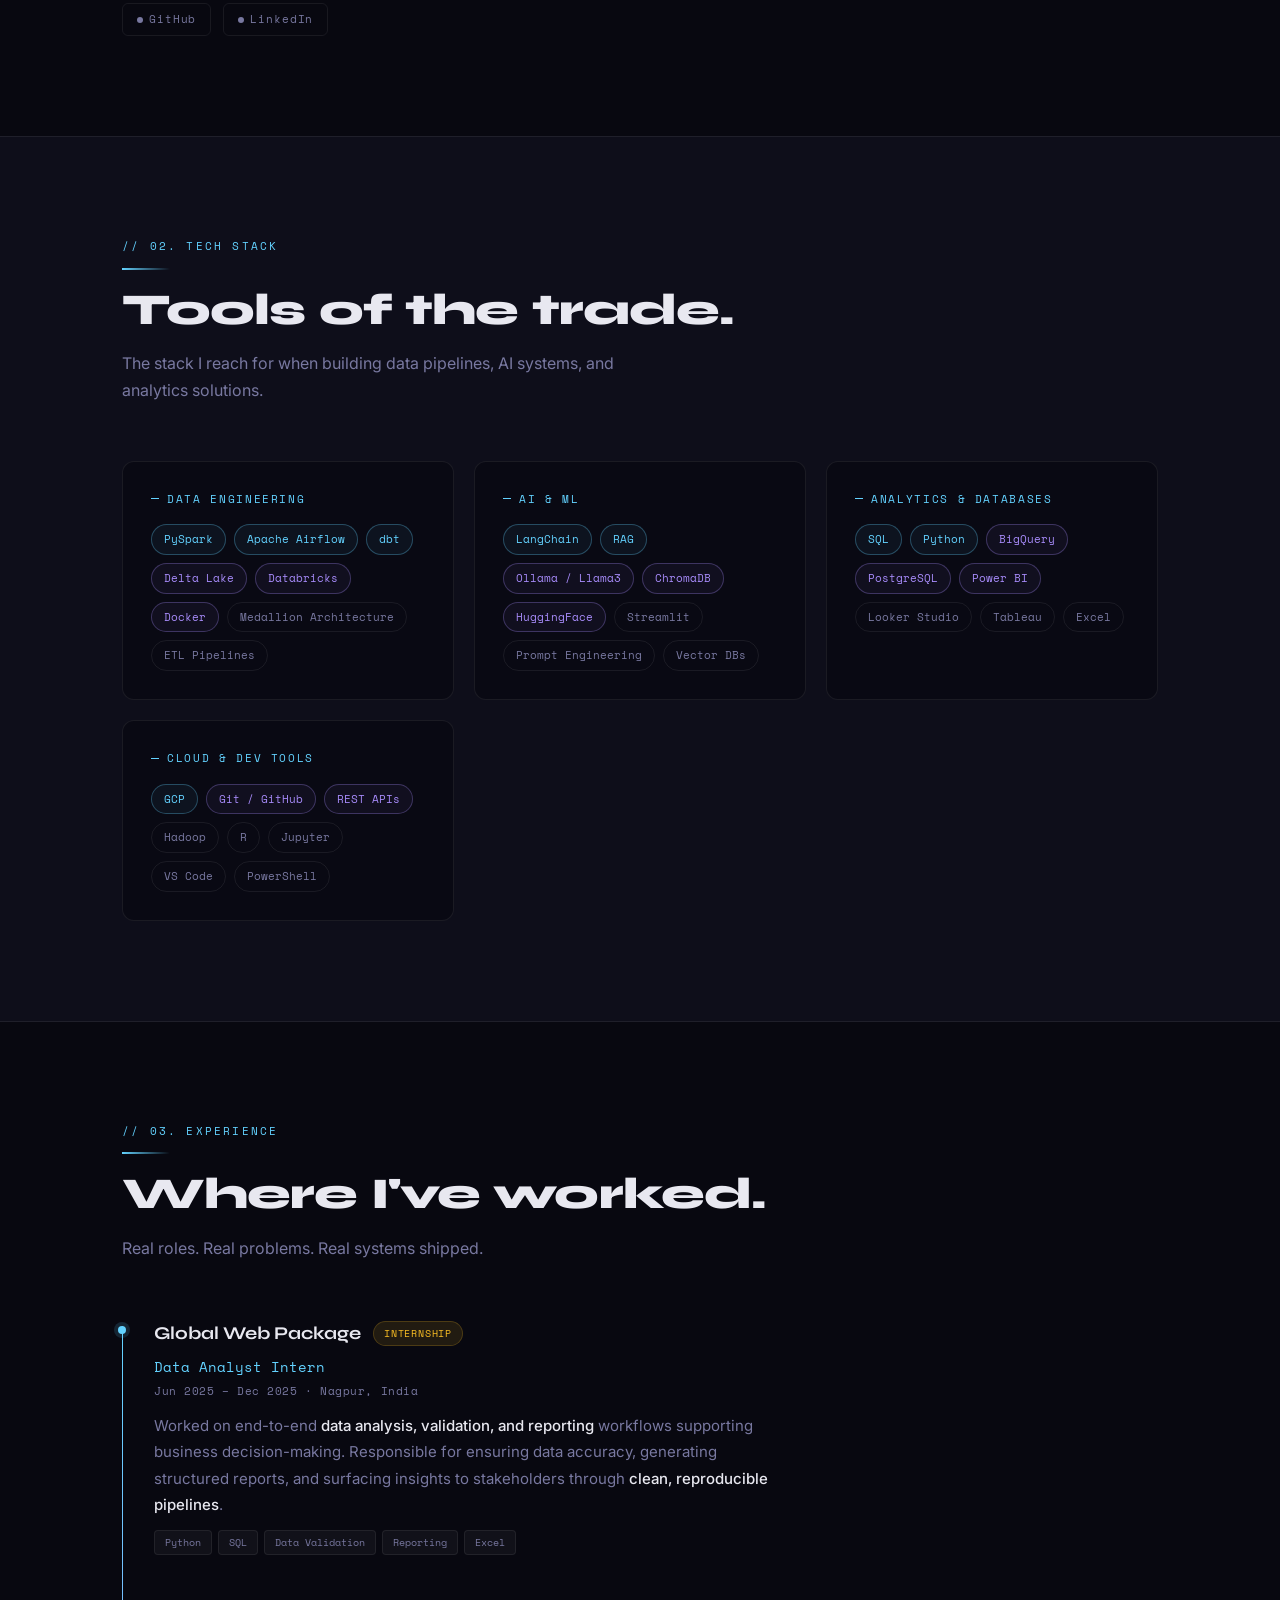
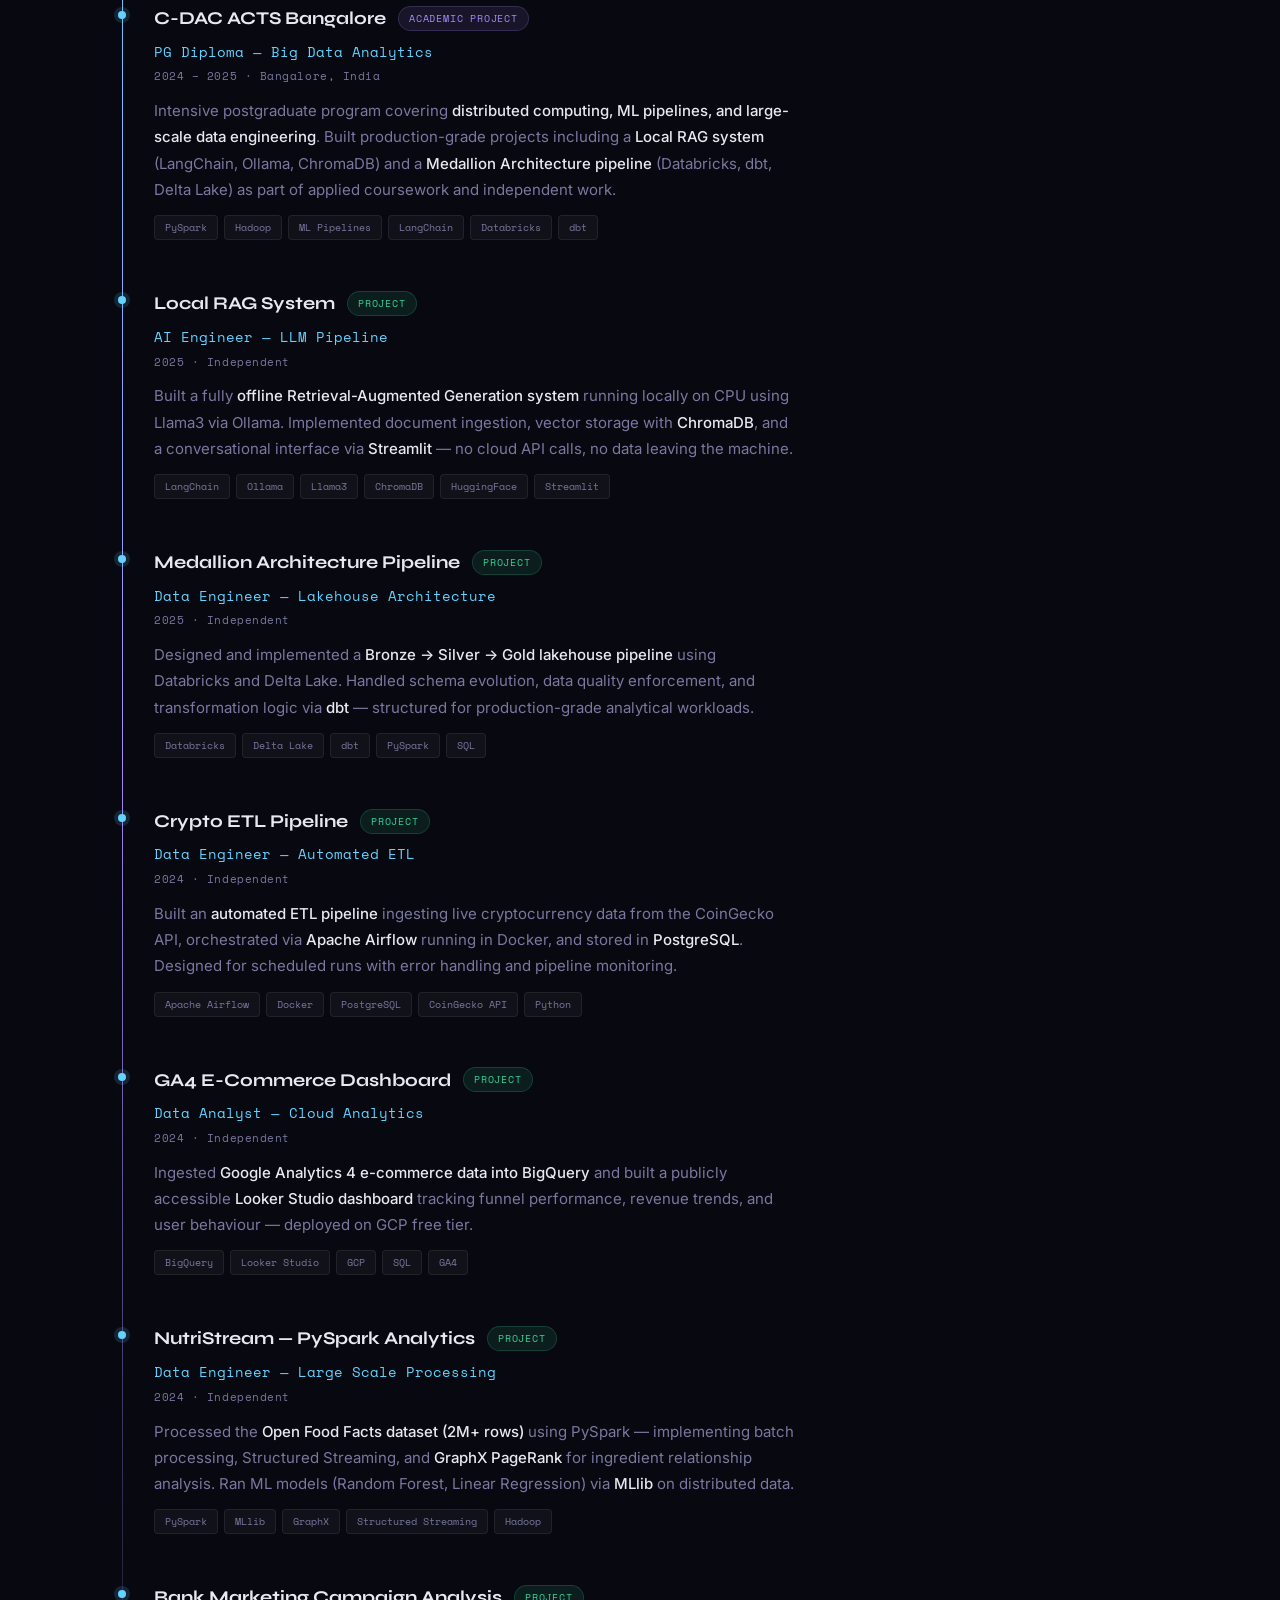
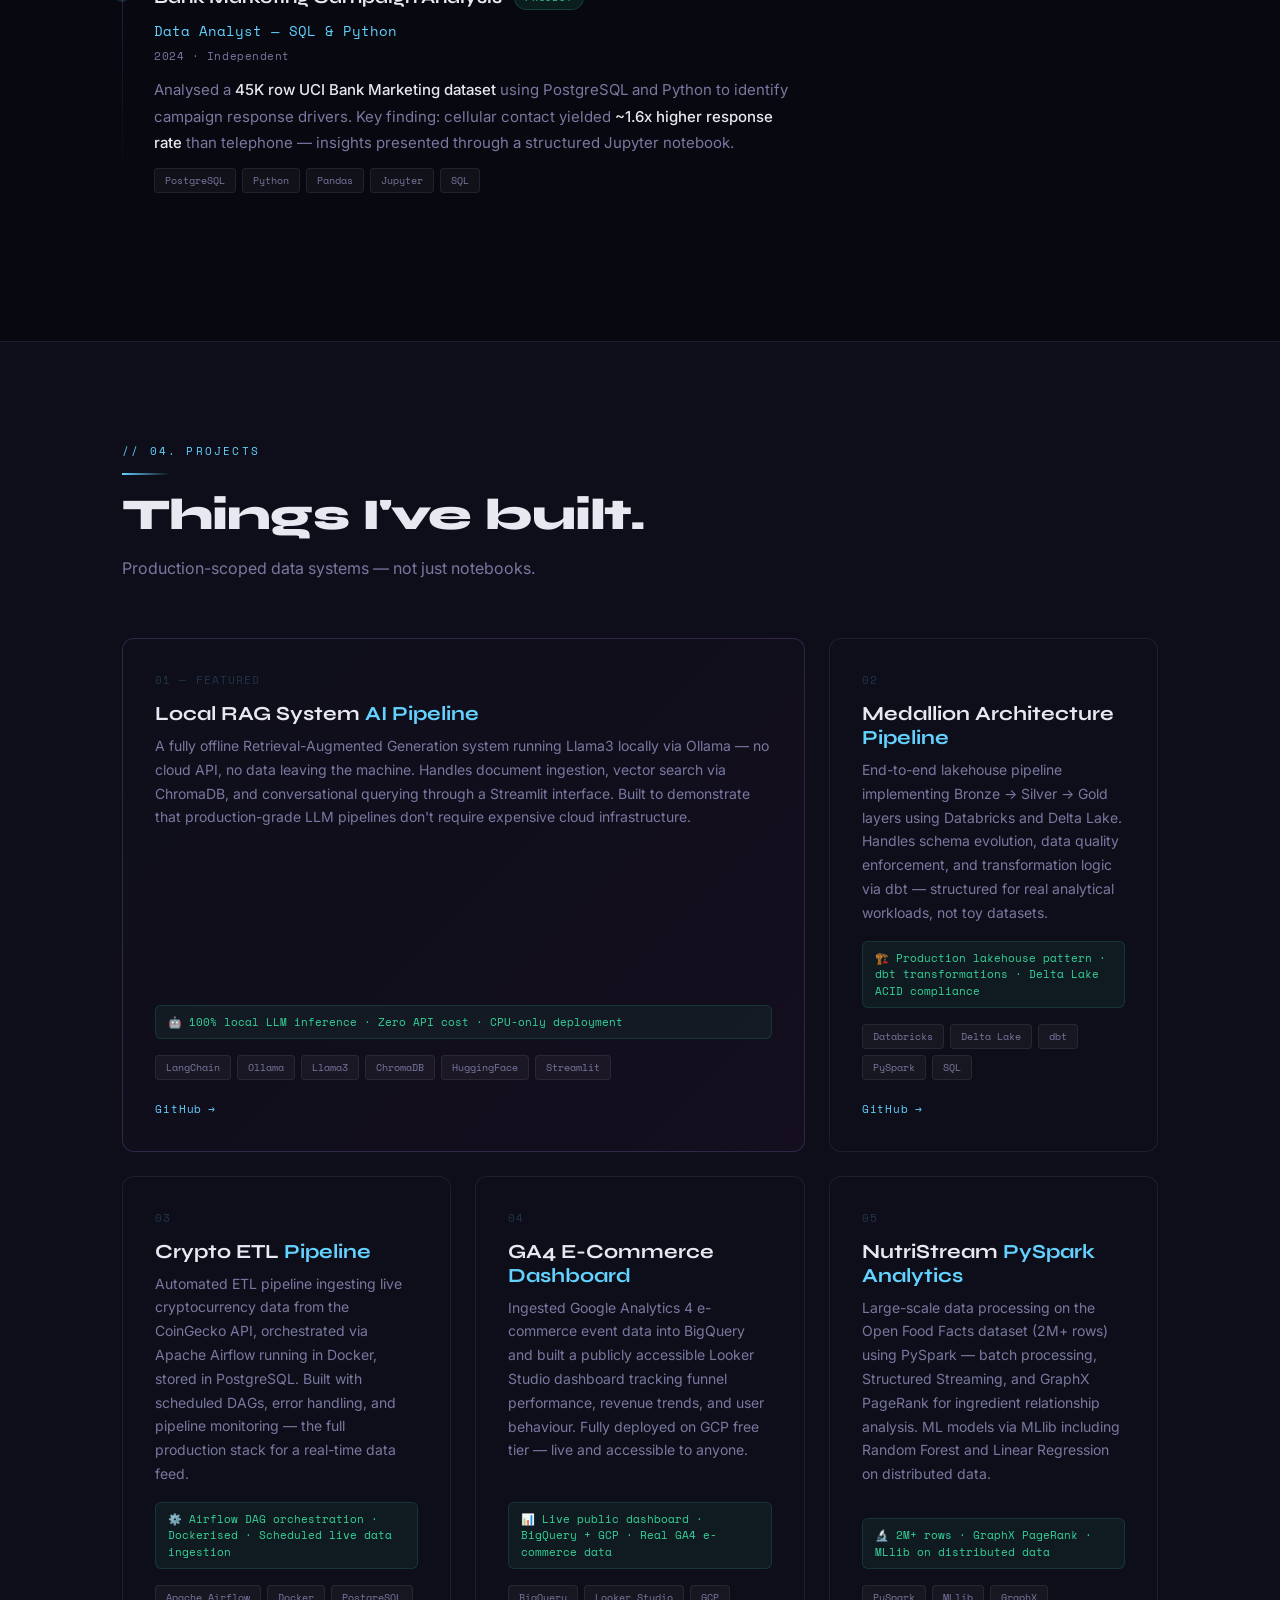
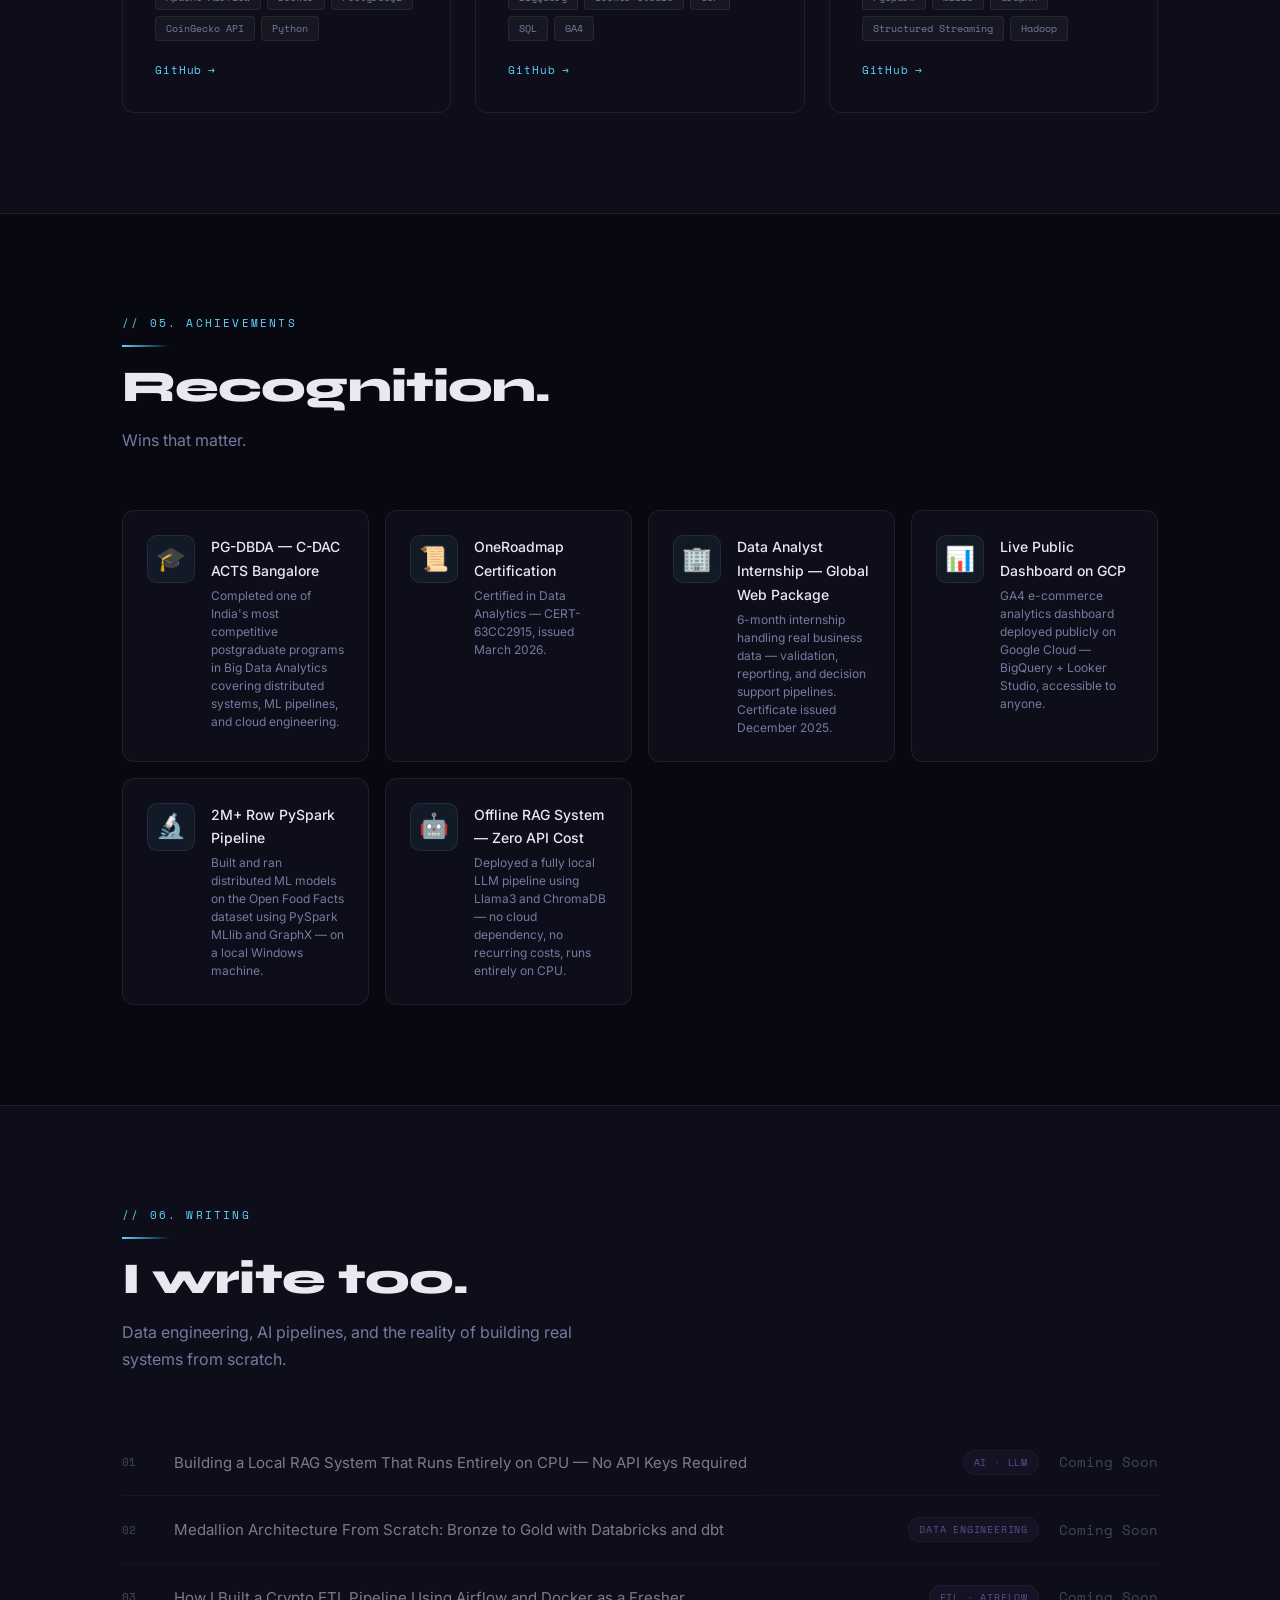
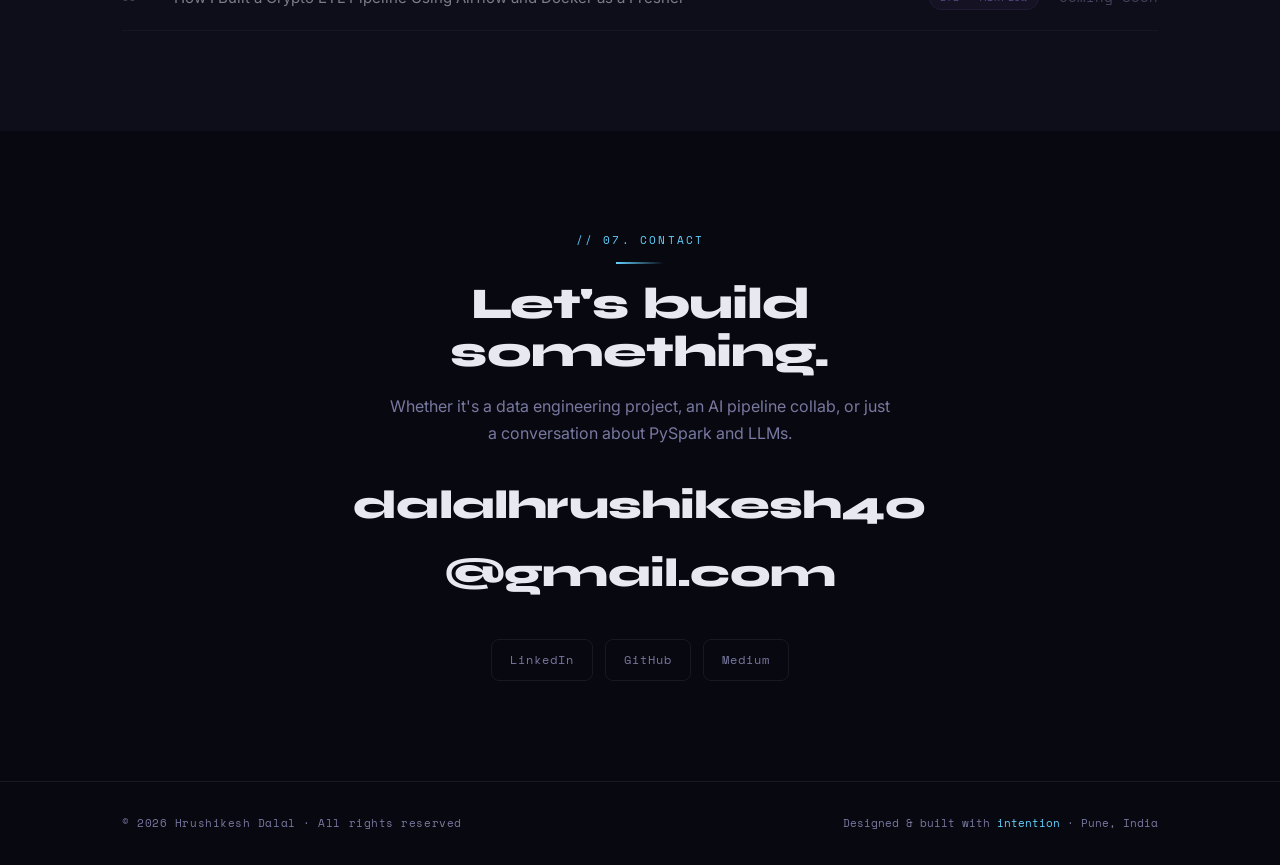
==== commit d72901b3: "updated portfolio content" ====
--- a/index.html
+++ b/index.html
@@ -107,14 +107,14 @@
           <div class="mini-fact-icon">🎓</div>
           <div>
             <div class="mini-fact-label">Education</div>
-            <div class="mini-fact-value">PGD in Big Data Analytics — CDAC ACTS Bangalore</div>
+            <div class="mini-fact-value">PGD in Big Data Analytics - CDAC ACTS Bangalore</div>
           </div>
         </div>
         <div class="mini-fact">
           <div class="mini-fact-icon">🏢</div>
           <div>
             <div class="mini-fact-label">Latest Internship</div>
-            <div class="mini-fact-value">Global Web Packages — Data Analyst Intern (2025)</div>
+            <div class="mini-fact-value">Global Web Packages - Data Analyst Intern (2025)</div>
           </div>
         </div>
         <div class="mini-fact">
@@ -264,25 +264,133 @@
 
       <div class="timeline-item">
         <div class="timeline-meta">
-          <span class="timeline-company">Independent Projects</span>
-          <span class="timeline-badge badge-oss">Builder</span>
-        </div>
-        <div class="timeline-role">Data Engineer & Analyst</div>
-        <div class="timeline-period">2024 – Present · Remote</div>
-        <p class="timeline-desc">
-          Self-directed builds across the full data stack — from 
-          <strong>Crypto ETL pipelines</strong> (Airflow, Docker, PostgreSQL, CoinGecko API) 
-          to <strong>GA4 e-commerce dashboards</strong> (BigQuery, Looker Studio) and a 
-          <strong>PySpark analytics engine</strong> on 2M+ row Open Food Facts dataset. 
-          Every project is production-scoped, version-controlled, and publicly documented on GitHub.
-        </p>
-        <div class="timeline-tech">
-          <span class="t-tag">Airflow</span>
+          <span class="timeline-company">Local RAG System</span>
+          <span class="timeline-badge badge-oss">Project</span>
+        </div>
+        <div class="timeline-role">AI Engineer — LLM Pipeline</div>
+        <div class="timeline-period">2025 · Independent</div>
+        <p class="timeline-desc">
+          Built a fully <strong>offline Retrieval-Augmented Generation system</strong> running 
+          locally on CPU using Llama3 via Ollama. Implemented document ingestion, 
+          vector storage with <strong>ChromaDB</strong>, and a conversational interface 
+          via <strong>Streamlit</strong> — no cloud API calls, no data leaving the machine.
+        </p>
+        <div class="timeline-tech">
+          <span class="t-tag">LangChain</span>
+          <span class="t-tag">Ollama</span>
+          <span class="t-tag">Llama3</span>
+          <span class="t-tag">ChromaDB</span>
+          <span class="t-tag">HuggingFace</span>
+          <span class="t-tag">Streamlit</span>
+        </div>
+      </div>
+
+      <div class="timeline-item">
+        <div class="timeline-meta">
+          <span class="timeline-company">Medallion Architecture Pipeline</span>
+          <span class="timeline-badge badge-oss">Project</span>
+        </div>
+        <div class="timeline-role">Data Engineer — Lakehouse Architecture</div>
+        <div class="timeline-period">2025 · Independent</div>
+        <p class="timeline-desc">
+          Designed and implemented a <strong>Bronze → Silver → Gold lakehouse pipeline</strong> 
+          using Databricks and Delta Lake. Handled schema evolution, data quality enforcement, 
+          and transformation logic via <strong>dbt</strong> — structured for production-grade 
+          analytical workloads.
+        </p>
+        <div class="timeline-tech">
+          <span class="t-tag">Databricks</span>
+          <span class="t-tag">Delta Lake</span>
+          <span class="t-tag">dbt</span>
+          <span class="t-tag">PySpark</span>
+          <span class="t-tag">SQL</span>
+        </div>
+      </div>
+
+      <div class="timeline-item">
+        <div class="timeline-meta">
+          <span class="timeline-company">Crypto ETL Pipeline</span>
+          <span class="timeline-badge badge-oss">Project</span>
+        </div>
+        <div class="timeline-role">Data Engineer — Automated ETL</div>
+        <div class="timeline-period">2024 · Independent</div>
+        <p class="timeline-desc">
+          Built an <strong>automated ETL pipeline</strong> ingesting live cryptocurrency data 
+          from the CoinGecko API, orchestrated via <strong>Apache Airflow</strong> running in 
+          Docker, and stored in <strong>PostgreSQL</strong>. Designed for scheduled runs with 
+          error handling and pipeline monitoring.
+        </p>
+        <div class="timeline-tech">
+          <span class="t-tag">Apache Airflow</span>
           <span class="t-tag">Docker</span>
+          <span class="t-tag">PostgreSQL</span>
+          <span class="t-tag">CoinGecko API</span>
+          <span class="t-tag">Python</span>
+        </div>
+      </div>
+
+      <div class="timeline-item">
+        <div class="timeline-meta">
+          <span class="timeline-company">GA4 E-Commerce Dashboard</span>
+          <span class="timeline-badge badge-oss">Project</span>
+        </div>
+        <div class="timeline-role">Data Analyst — Cloud Analytics</div>
+        <div class="timeline-period">2024 · Independent</div>
+        <p class="timeline-desc">
+          Ingested <strong>Google Analytics 4 e-commerce data into BigQuery</strong> and built 
+          a publicly accessible <strong>Looker Studio dashboard</strong> tracking funnel 
+          performance, revenue trends, and user behaviour — deployed on GCP free tier.
+        </p>
+        <div class="timeline-tech">
           <span class="t-tag">BigQuery</span>
+          <span class="t-tag">Looker Studio</span>
+          <span class="t-tag">GCP</span>
+          <span class="t-tag">SQL</span>
+          <span class="t-tag">GA4</span>
+        </div>
+      </div>
+
+      <div class="timeline-item">
+        <div class="timeline-meta">
+          <span class="timeline-company">NutriStream — PySpark Analytics</span>
+          <span class="timeline-badge badge-oss">Project</span>
+        </div>
+        <div class="timeline-role">Data Engineer — Large Scale Processing</div>
+        <div class="timeline-period">2024 · Independent</div>
+        <p class="timeline-desc">
+          Processed the <strong>Open Food Facts dataset (2M+ rows)</strong> using PySpark — 
+          implementing batch processing, Structured Streaming, and <strong>GraphX PageRank</strong> 
+          for ingredient relationship analysis. Ran ML models (Random Forest, Linear Regression) 
+          via <strong>MLlib</strong> on distributed data.
+        </p>
+        <div class="timeline-tech">
           <span class="t-tag">PySpark</span>
+          <span class="t-tag">MLlib</span>
+          <span class="t-tag">GraphX</span>
+          <span class="t-tag">Structured Streaming</span>
+          <span class="t-tag">Hadoop</span>
+        </div>
+      </div>
+
+      <div class="timeline-item">
+        <div class="timeline-meta">
+          <span class="timeline-company">Bank Marketing Campaign Analysis</span>
+          <span class="timeline-badge badge-oss">Project</span>
+        </div>
+        <div class="timeline-role">Data Analyst — SQL & Python</div>
+        <div class="timeline-period">2024 · Independent</div>
+        <p class="timeline-desc">
+          Analysed a <strong>45K row UCI Bank Marketing dataset</strong> using PostgreSQL and Python 
+          to identify campaign response drivers. Key finding: cellular contact yielded 
+          <strong>~1.6x higher response rate</strong> than telephone — insights presented 
+          through a structured Jupyter notebook.
+        </p>
+        <div class="timeline-tech">
           <span class="t-tag">PostgreSQL</span>
-          <span class="t-tag">Looker Studio</span>
+          <span class="t-tag">Python</span>
+          <span class="t-tag">Pandas</span>
+          <span class="t-tag">Jupyter</span>
+          <span class="t-tag">SQL</span>
         </div>
       </div>
 
@@ -296,81 +404,90 @@
     <div class="section-tag">// 04. projects</div>
     <div class="divider"></div>
     <h2 class="section-title">Things I've built.</h2>
-    <p class="section-sub">Products with a business-first mindset — not just GitHub repos.</p>
+    <p class="section-sub">Production-scoped data systems — not just notebooks.</p>
     <div class="projects-grid">
 
       <div class="project-card featured reveal">
         <div class="project-num">01 — FEATURED</div>
-        <div class="project-title">The Jungle Protocol <span>Portfolio</span></div>
+        <div class="project-title">Local RAG System <span>AI Pipeline</span></div>
         <p class="project-desc">
-          A Jumanji-themed gamified portfolio that turns the standard resume into an interactive quest. 
-          Features a fully functional in-browser terminal with easter eggs, a Gemini-powered NPC chatbot 
-          with its own persona, a recruiter mode that adapts based on uploaded job descriptions, 
-          a load-balanced production API pipeline, and a playable career narrative in Level 2.
-        </p>
-        <div class="project-impact">🏆 Google AI Challenge submission · Production load balancer with 3 Gemini instances · Recruiter-adaptive game mode</div>
+          A fully offline Retrieval-Augmented Generation system running Llama3 locally via Ollama — 
+          no cloud API, no data leaving the machine. Handles document ingestion, vector search via 
+          ChromaDB, and conversational querying through a Streamlit interface. Built to demonstrate 
+          that production-grade LLM pipelines don't require expensive cloud infrastructure.
+        </p>
+        <div class="project-impact">🤖 100% local LLM inference · Zero API cost · CPU-only deployment</div>
         <div class="project-tech">
-          <span class="t-tag">Next.js</span><span class="t-tag">Gemini API</span><span class="t-tag">GSAP</span>
-          <span class="t-tag">Three.js</span><span class="t-tag">GCP</span><span class="t-tag">Load Balancer</span>
-          <span class="t-tag">React Markdown</span>
-        </div>
-        <a href="https://hrushikesh-dalal-portfolio-571902073238.europe-west1.run.app" class="project-link" target="_blank">Live Demo</a>
+          <span class="t-tag">LangChain</span><span class="t-tag">Ollama</span><span class="t-tag">Llama3</span>
+          <span class="t-tag">ChromaDB</span><span class="t-tag">HuggingFace</span><span class="t-tag">Streamlit</span>
+        </div>
+        <a href="https://github.com/HrushikeshDalal" class="project-link" target="_blank">GitHub</a>
       </div>
 
       <div class="project-card reveal">
         <div class="project-num">02</div>
-        <div class="project-title">VerdictAI</div>
+        <div class="project-title">Medallion Architecture <span>Pipeline</span></div>
         <p class="project-desc">
-          Exploring the intersection of AI and law. A system that applies language models to legal reasoning, 
-          verdict prediction, and case summarization — making legal knowledge more accessible.
-        </p>
-        <div class="project-impact">🔬 AI × Law — making complex legal documents queryable</div>
+          End-to-end lakehouse pipeline implementing Bronze → Silver → Gold layers using 
+          Databricks and Delta Lake. Handles schema evolution, data quality enforcement, 
+          and transformation logic via dbt — structured for real analytical workloads, 
+          not toy datasets.
+        </p>
+        <div class="project-impact">🏗️ Production lakehouse pattern · dbt transformations · Delta Lake ACID compliance</div>
         <div class="project-tech">
-          <span class="t-tag">LLMs</span><span class="t-tag">RAG</span><span class="t-tag">Python</span><span class="t-tag">Next.js</span>
+          <span class="t-tag">Databricks</span><span class="t-tag">Delta Lake</span>
+          <span class="t-tag">dbt</span><span class="t-tag">PySpark</span><span class="t-tag">SQL</span>
         </div>
         <a href="https://github.com/HrushikeshDalal" class="project-link" target="_blank">GitHub</a>
       </div>
 
       <div class="project-card reveal reveal-delay-1">
         <div class="project-num">03</div>
-        <div class="project-title">Glean Supply Chain <span>Agent</span></div>
+        <div class="project-title">Crypto ETL <span>Pipeline</span></div>
         <p class="project-desc">
-          AI Agent built during the General Mills internal hackathon. Automates analysis of supply chain metrics 
-          from unstructured data sources using Glean's enterprise search API, delivering structured outputs 
-          to decision-makers.
-        </p>
-        <div class="project-impact">🏢 Built at General Mills with real supply chain data</div>
+          Automated ETL pipeline ingesting live cryptocurrency data from the CoinGecko API, 
+          orchestrated via Apache Airflow running in Docker, stored in PostgreSQL. 
+          Built with scheduled DAGs, error handling, and pipeline monitoring — 
+          the full production stack for a real-time data feed.
+        </p>
+        <div class="project-impact">⚙️ Airflow DAG orchestration · Dockerised · Scheduled live data ingestion</div>
         <div class="project-tech">
-          <span class="t-tag">AI Agents</span><span class="t-tag">Glean API</span><span class="t-tag">GenAI</span><span class="t-tag">Python</span>
-        </div>
-        <a href="https://in.linkedin.com/in/hrushikesh-dalal" class="project-link" target="_blank">LinkedIn Post</a>
+          <span class="t-tag">Apache Airflow</span><span class="t-tag">Docker</span>
+          <span class="t-tag">PostgreSQL</span><span class="t-tag">CoinGecko API</span><span class="t-tag">Python</span>
+        </div>
+        <a href="https://github.com/HrushikeshDalal" class="project-link" target="_blank">GitHub</a>
       </div>
 
       <div class="project-card reveal reveal-delay-2">
         <div class="project-num">04</div>
-        <div class="project-title">envalyze <span>&amp; env-fault</span></div>
+        <div class="project-title">GA4 E-Commerce <span>Dashboard</span></div>
         <p class="project-desc">
-          Two published npm CLI tools that solve real developer pain: environment variable validation at startup 
-          and fault detection before hitting production. Gained organic traction with posts going viral in dev communities.
-        </p>
-        <div class="project-impact">📦 Published to NPM · Viral in developer communities</div>
+          Ingested Google Analytics 4 e-commerce event data into BigQuery and built 
+          a publicly accessible Looker Studio dashboard tracking funnel performance, 
+          revenue trends, and user behaviour. Fully deployed on GCP free tier — 
+          live and accessible to anyone.
+        </p>
+        <div class="project-impact">📊 Live public dashboard · BigQuery + GCP · Real GA4 e-commerce data</div>
         <div class="project-tech">
-          <span class="t-tag">Node.js</span><span class="t-tag">CLI</span><span class="t-tag">npm</span><span class="t-tag">DevTools</span>
-        </div>
-        <a href="https://www.npmjs.com" class="project-link" target="_blank">NPM Registry</a>
+          <span class="t-tag">BigQuery</span><span class="t-tag">Looker Studio</span>
+          <span class="t-tag">GCP</span><span class="t-tag">SQL</span><span class="t-tag">GA4</span>
+        </div>
+        <a href="https://github.com/HrushikeshDalal" class="project-link" target="_blank">GitHub</a>
       </div>
 
       <div class="project-card reveal">
         <div class="project-num">05</div>
-        <div class="project-title">vanilla-verse <span>&amp; react-verse</span></div>
+        <div class="project-title">NutriStream <span>PySpark Analytics</span></div>
         <p class="project-desc">
-          Two open-source community projects led as project admin during Hacktoberfest. 
-          vanilla-verse ships 40+ tools and games in vanilla JS. react-verse is a comprehensive 
-          multi-API playground. Together they pulled 72 contributors and 150+ PRs merged.
-        </p>
-        <div class="project-impact">👥 72 contributors · 150+ PRs · 100+ forks</div>
+          Large-scale data processing on the Open Food Facts dataset (2M+ rows) using PySpark — 
+          batch processing, Structured Streaming, and GraphX PageRank for ingredient 
+          relationship analysis. ML models via MLlib including Random Forest and Linear Regression 
+          on distributed data.
+        </p>
+        <div class="project-impact">🔬 2M+ rows · GraphX PageRank · MLlib on distributed data</div>
         <div class="project-tech">
-          <span class="t-tag">JavaScript</span><span class="t-tag">React</span><span class="t-tag">APIs</span><span class="t-tag">Open Source</span>
+          <span class="t-tag">PySpark</span><span class="t-tag">MLlib</span>
+          <span class="t-tag">GraphX</span><span class="t-tag">Structured Streaming</span><span class="t-tag">Hadoop</span>
         </div>
         <a href="https://github.com/HrushikeshDalal" class="project-link" target="_blank">GitHub</a>
       </div>
@@ -387,51 +504,59 @@
     <h2 class="section-title">Recognition.</h2>
     <p class="section-sub">Wins that matter.</p>
     <div class="achievements-grid">
+
       <div class="achievement-card reveal">
-        <div class="ach-icon">🏆</div>
+        <div class="ach-icon">🎓</div>
         <div>
-          <div class="ach-title">4× Hackathon Winner</div>
-          <div class="ach-sub">Multiple wins across national and city-level hackathons. 1× Ideathon winner too.</div>
-        </div>
-      </div>
+          <div class="ach-title">PG-DBDA — C-DAC ACTS Bangalore</div>
+          <div class="ach-sub">Completed one of India's most competitive postgraduate programs in Big Data Analytics covering distributed systems, ML pipelines, and cloud engineering.</div>
+        </div>
+      </div>
+
+      <div class="achievement-card reveal reveal-delay-1">
+        <div class="ach-icon">📜</div>
+        <div>
+          <div class="ach-title">OneRoadmap Certification</div>
+          <div class="ach-sub">Certified in Data Analytics — CERT-63CC2915, issued March 2026.</div>
+        </div>
+      </div>
+
+      <div class="achievement-card reveal reveal-delay-2">
+        <div class="ach-icon">🏢</div>
+        <div>
+          <div class="ach-title">Data Analyst Internship — Global Web Package</div>
+          <div class="ach-sub">6-month internship handling real business data — validation, reporting, and decision support pipelines. Certificate issued December 2025.</div>
+        </div>
+      </div>
+
+      <div class="achievement-card reveal reveal-delay-3">
+        <div class="ach-icon">📊</div>
+        <div>
+          <div class="ach-title">Live Public Dashboard on GCP</div>
+          <div class="ach-sub">GA4 e-commerce analytics dashboard deployed publicly on Google Cloud — BigQuery + Looker Studio, accessible to anyone.</div>
+        </div>
+      </div>
+
+      <div class="achievement-card reveal">
+        <div class="ach-icon">🔬</div>
+        <div>
+          <div class="ach-title">2M+ Row PySpark Pipeline</div>
+          <div class="ach-sub">Built and ran distributed ML models on the Open Food Facts dataset using PySpark MLlib and GraphX — on a local Windows machine.</div>
+        </div>
+      </div>
+
       <div class="achievement-card reveal reveal-delay-1">
         <div class="ach-icon">🤖</div>
         <div>
-          <div class="ach-title">General Mills GenAI Hackathon</div>
-          <div class="ach-sub">Competed against full-time professionals in an internal AI hackathon. Built a production Glean AI Agent.</div>
-        </div>
-      </div>
-      <div class="achievement-card reveal reveal-delay-2">
-        <div class="ach-icon">🎯</div>
-        <div>
-          <div class="ach-title">GenZ Pulse 2026 — Organizer</div>
-          <div class="ach-sub">Co-organized 26-hour hackathon at MVGR College. Built a custom Hackathon Operating System from scratch.</div>
-        </div>
-      </div>
-      <div class="achievement-card reveal reveal-delay-3">
-        <div class="ach-icon">🌿</div>
-        <div>
-          <div class="ach-title">Hacktoberfest Project Admin</div>
-          <div class="ach-sub">Led two open-source repos to 100+ forks, 72 contributors, 150+ pull requests in one month.</div>
-        </div>
-      </div>
-      <div class="achievement-card reveal">
-        <div class="ach-icon">📝</div>
-        <div>
-          <div class="ach-title">Google AI Challenge — Dev.to</div>
-          <div class="ach-sub">Portfolio challenge submission with the Jungle Protocol project, showcasing Gemini API integration.</div>
-        </div>
-      </div>
-      <div class="achievement-card reveal reveal-delay-1">
-        <div class="ach-icon">📦</div>
-        <div>
-          <div class="ach-title">Viral NPM Package</div>
-          <div class="ach-sub">envalyze gained organic traction, featured in developer community posts and newsletters.</div>
-        </div>
-      </div>
-    </div>
-  </div>
-</section>
+          <div class="ach-title">Offline RAG System — Zero API Cost</div>
+          <div class="ach-sub">Deployed a fully local LLM pipeline using Llama3 and ChromaDB — no cloud dependency, no recurring costs, runs entirely on CPU.</div>
+        </div>
+      </div>
+
+    </div>
+  </div>
+</section>
+
 
 <!-- ─── Writing ──────────────────────────────────────── -->
 <section id="writing" style="background: var(--surface); border-top: 1px solid var(--border);">
@@ -439,26 +564,30 @@
     <div class="section-tag">// 06. writing</div>
     <div class="divider"></div>
     <h2 class="section-title">I write too.</h2>
-    <p class="section-sub">System design, open source reality, and the honesty of building software.</p>
+    <p class="section-sub">Data engineering, AI pipelines, and the reality of building real systems from scratch.</p>
     <div class="writing-list reveal">
-      <a href="https://dev.to/hrushikesh_dalal_ced8f95e/the-jungle-protocol-turning-my-professional-journey-into-an-adaptive-quest-3p4m" class="writing-item" target="_blank">
+
+      <div class="writing-item" style="opacity: 0.5; cursor: default;">
         <span class="writing-num">01</span>
-        <span class="writing-title">The Jungle Protocol: Turning my Professional Journey into an Adaptive Quest</span>
-        <span class="writing-tag">Portfolio · AI</span>
-        <span class="writing-arrow">→</span>
-      </a>
-      <a href="https://medium.com/@1010hrushikesh/my-general-mills-internship-experience-47a71cdf1241" class="writing-item" target="_blank">
+        <span class="writing-title">Building a Local RAG System That Runs Entirely on CPU — No API Keys Required</span>
+        <span class="writing-tag">AI · LLM</span>
+        <span class="writing-arrow">Coming Soon</span>
+      </div>
+
+      <div class="writing-item" style="opacity: 0.5; cursor: default;">
         <span class="writing-num">02</span>
-        <span class="writing-title">My General Mills Internship Experience</span>
-        <span class="writing-tag">Career · GenAI</span>
-        <span class="writing-arrow">→</span>
-      </a>
-      <a href="https://dev.to/hrushikesh_dalal_ced8f95e" class="writing-item" target="_blank">
+        <span class="writing-title">Medallion Architecture From Scratch: Bronze to Gold with Databricks and dbt</span>
+        <span class="writing-tag">Data Engineering</span>
+        <span class="writing-arrow">Coming Soon</span>
+      </div>
+
+      <div class="writing-item" style="opacity: 0.5; cursor: default;">
         <span class="writing-num">03</span>
-        <span class="writing-title">System design, open source, and the reality of building software</span>
-        <span class="writing-tag">Dev.to</span>
-        <span class="writing-arrow">→</span>
-      </a>
+        <span class="writing-title">How I Built a Crypto ETL Pipeline Using Airflow and Docker as a Fresher</span>
+        <span class="writing-tag">ETL · Airflow</span>
+        <span class="writing-arrow">Coming Soon</span>
+      </div>
+
     </div>
   </div>
 </section>
@@ -470,15 +599,13 @@
     <div class="divider" style="margin: 0 auto 16px;"></div>
     <h2 class="section-title" style="text-align:center">Let's build something.</h2>
     <p class="section-sub" style="margin: 0 auto 8px; text-align:center">
-      Whether it's a GenAI project, an open-source collab, or just a great conversation about LLMs and system design.
+      Whether it's a data engineering project, an AI pipeline collab, or just a conversation about PySpark and LLMs.
     </p>
-    <a href="mailto:dhrushikesh40@gmail.com" class="contact-email">dhrushikesh40@gmail.com</a>
+    <a href="mailto:dalalhrushikesh40@gmail.com" class="contact-email">dalalhrushikesh40@gmail.com</a>
     <div class="social-links">
-      <a href="https://in.linkedin.com/in/hrushikesh-dalal" class="social-link" target="_blank">LinkedIn</a>
+      <a href="https://linkedin.com/in/hrushikesh-dalal" class="social-link" target="_blank">LinkedIn</a>
       <a href="https://github.com/HrushikeshDalal" class="social-link" target="_blank">GitHub</a>
       <a href="https://medium.com/@dhrushikesh" class="social-link" target="_blank">Medium</a>
-      <a href="https://dev.to/hrushikesh_dalal_ced8f95e" class="social-link" target="_blank">Dev.to</a>
-      <a href="https://www.hrushikeshdalal.tech" class="social-link" target="_blank">Current Site</a>
     </div>
   </div>
 </section>
--- a/styles.css
+++ b/styles.css
@@ -625,7 +625,10 @@
     font-weight: 800;
     color: var(--text);
     letter-spacing: -0.02em;
-    margin: 24px 0;
+    margin: 24px auto;
+    width: max-content;
+    max-width: 100%;
+    word-break: break-word;
     display: block;
     transition: color 0.2s;
   }
@@ -643,6 +646,8 @@
     transition: all 0.2s;
   }
   .social-link:hover { color: var(--cyan); border-color: var(--border2); background: rgba(99,210,255,0.04); }
+
+  
 
   /* ─── Footer ────────────────────────────────────────────── */
   footer {
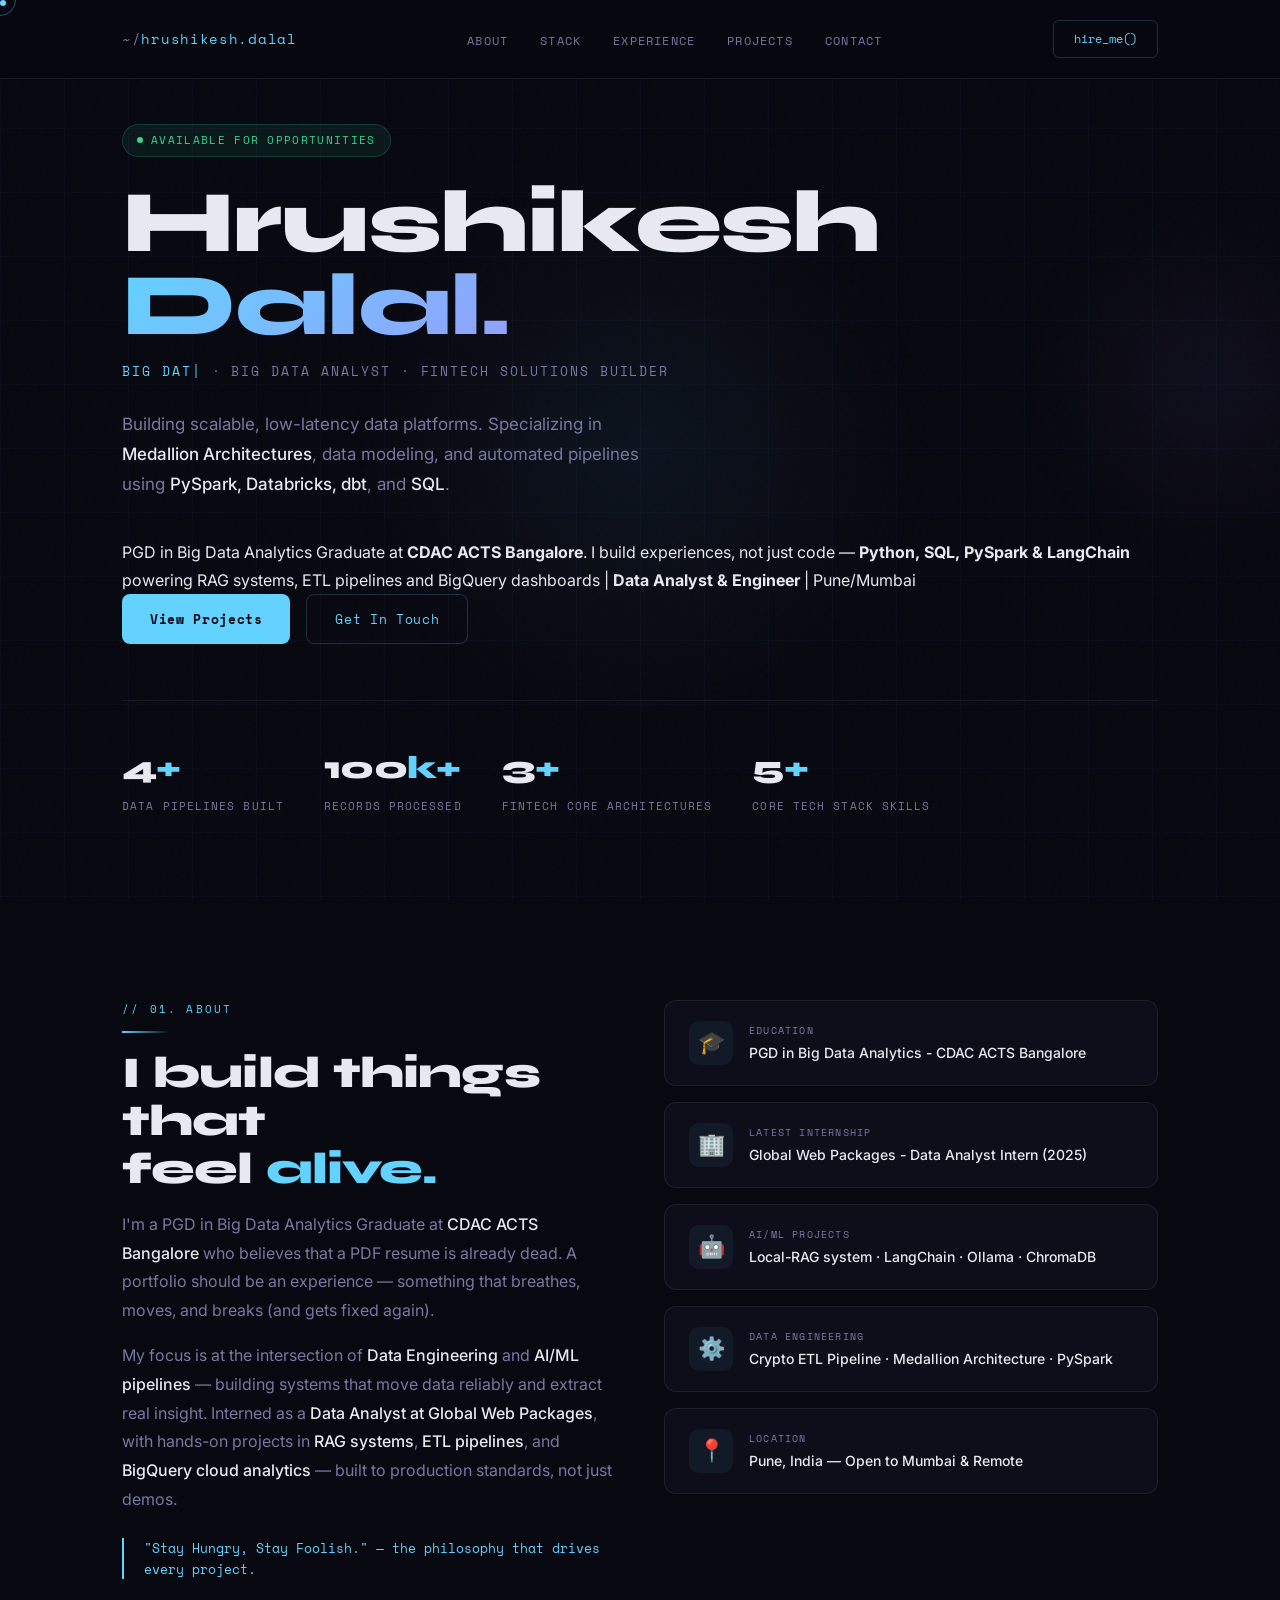
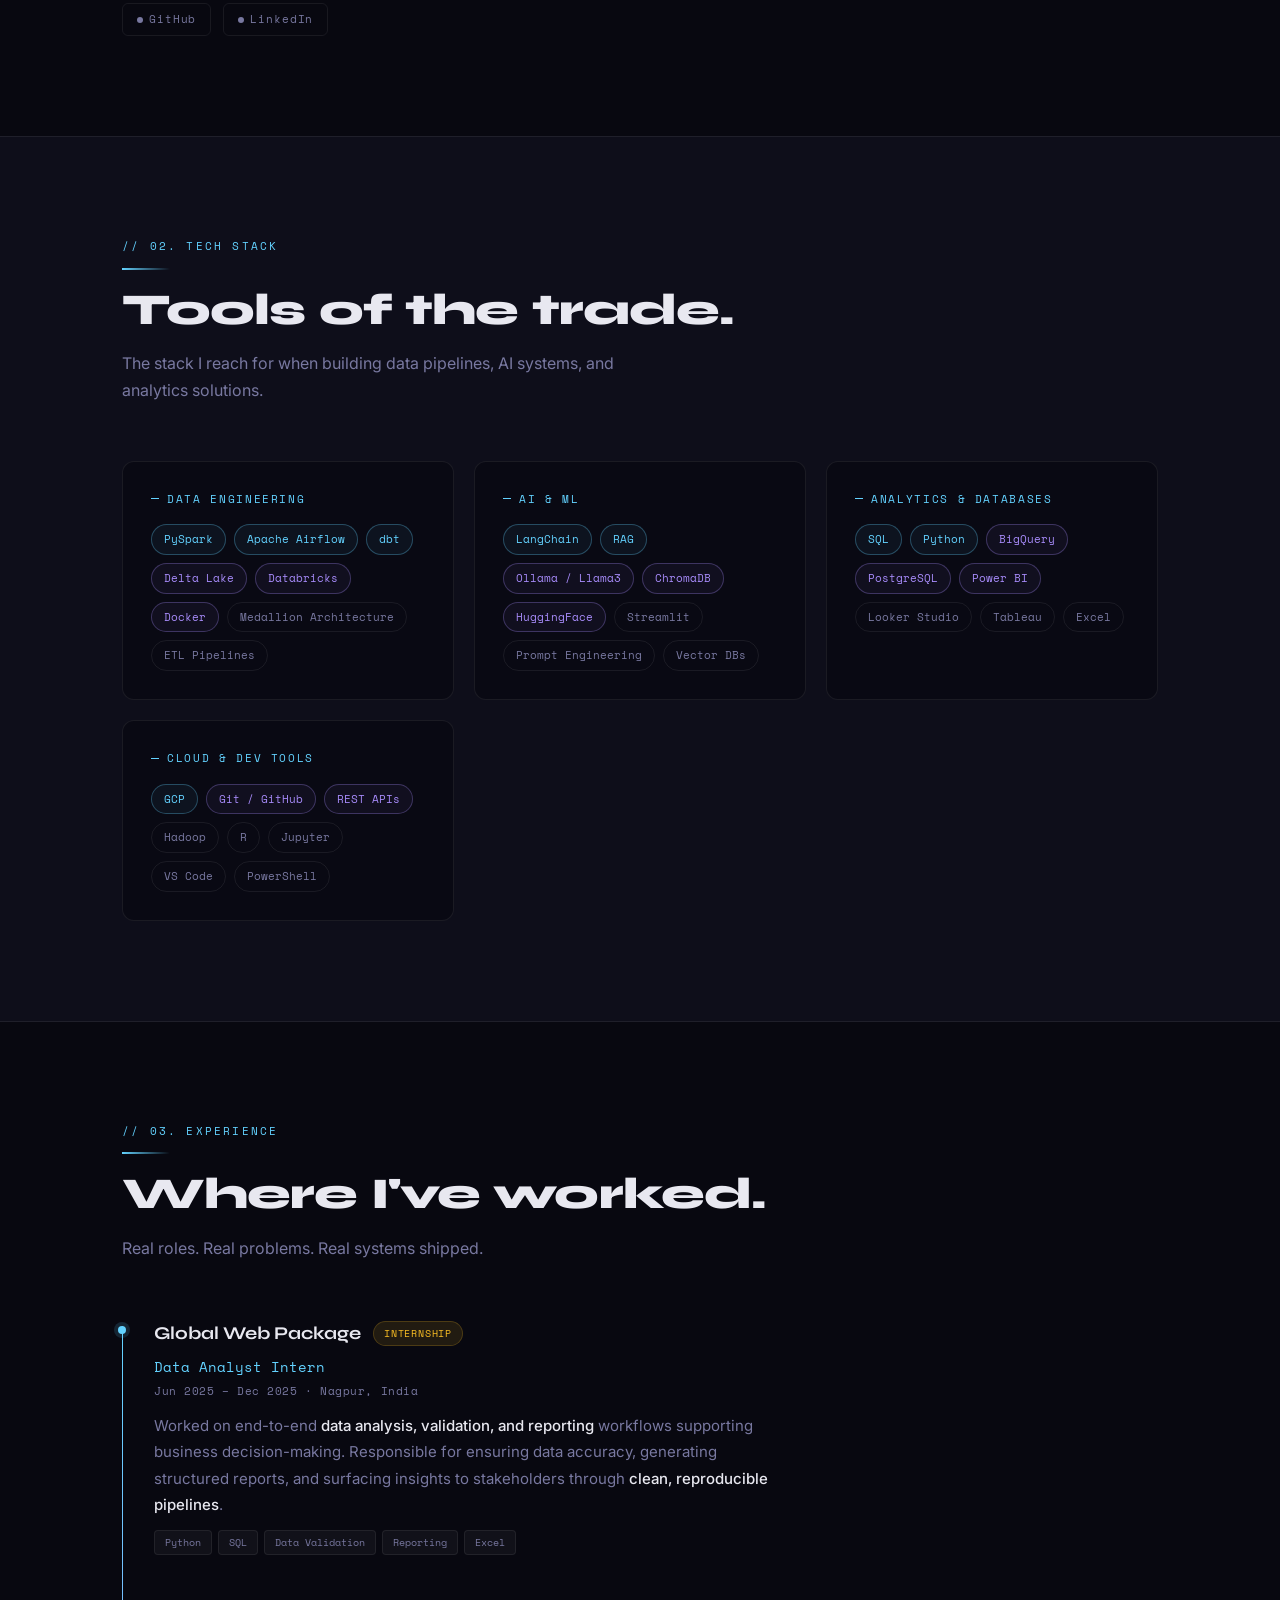
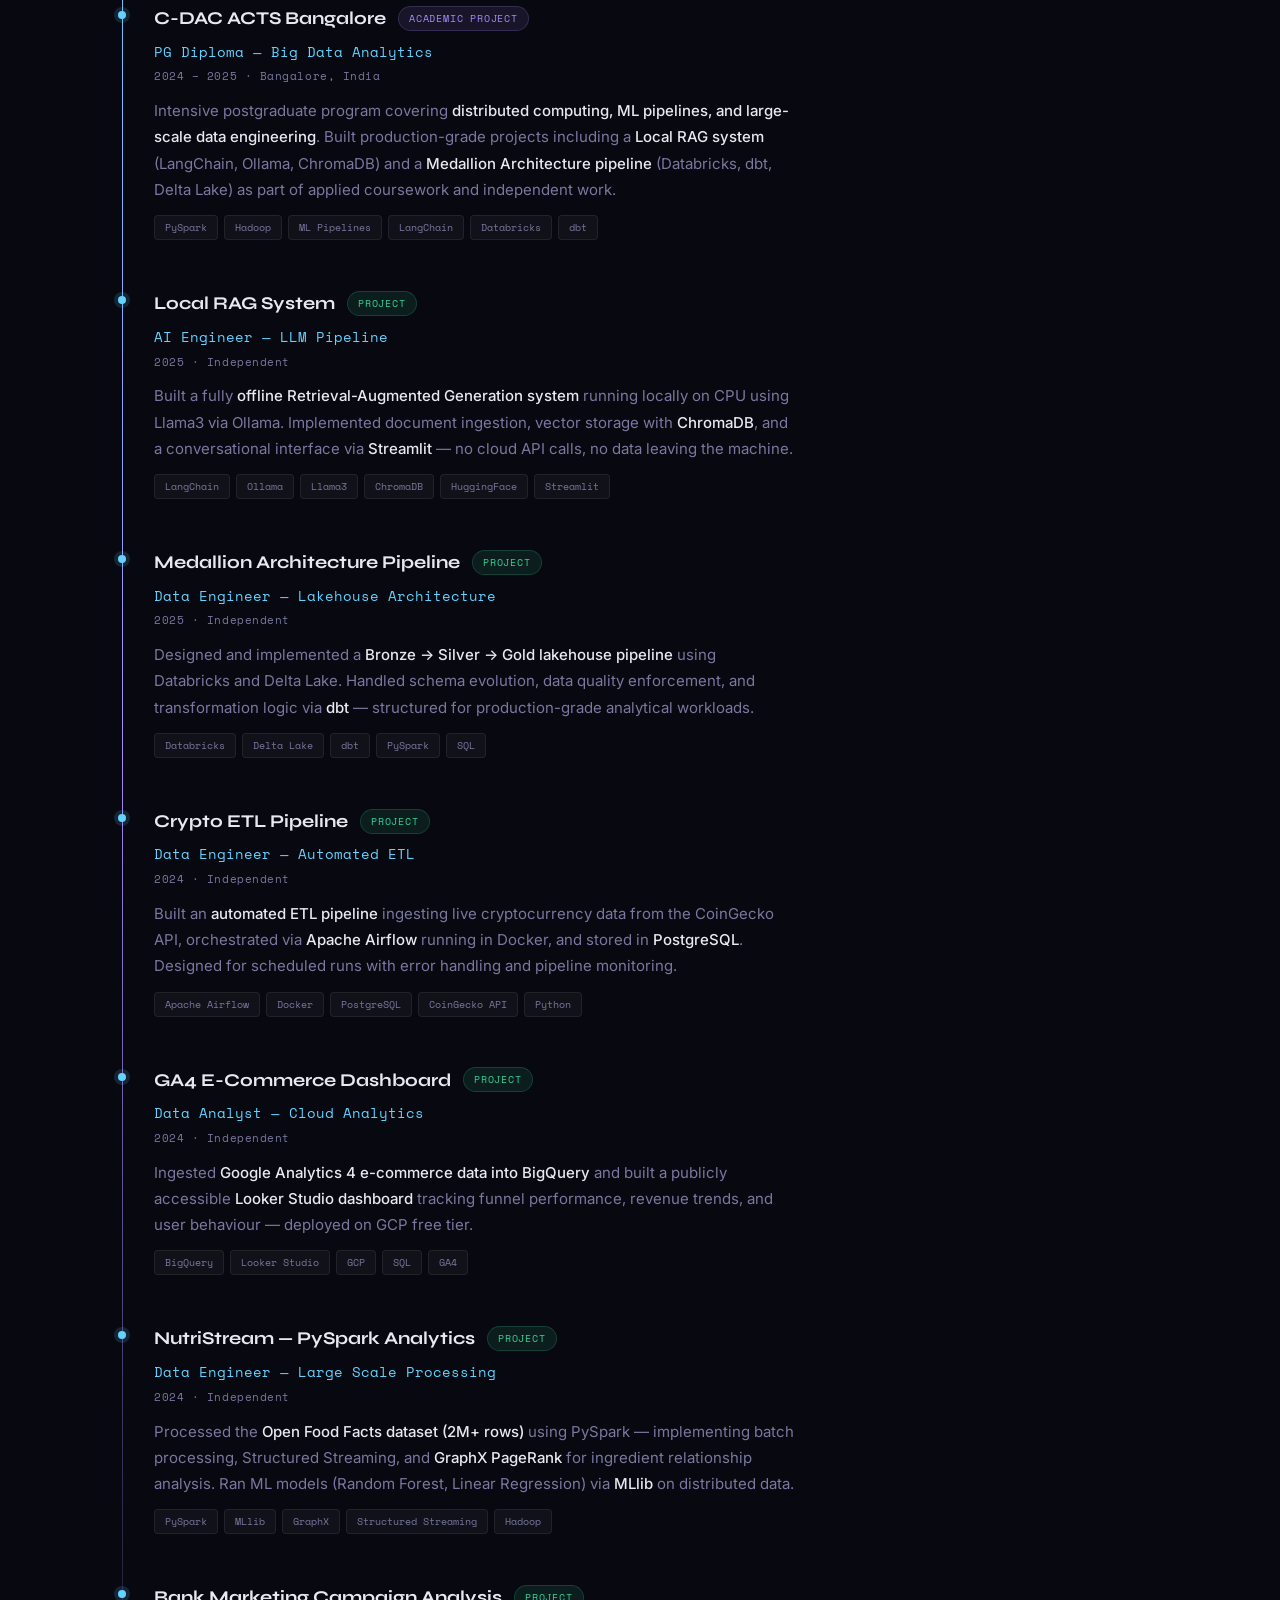
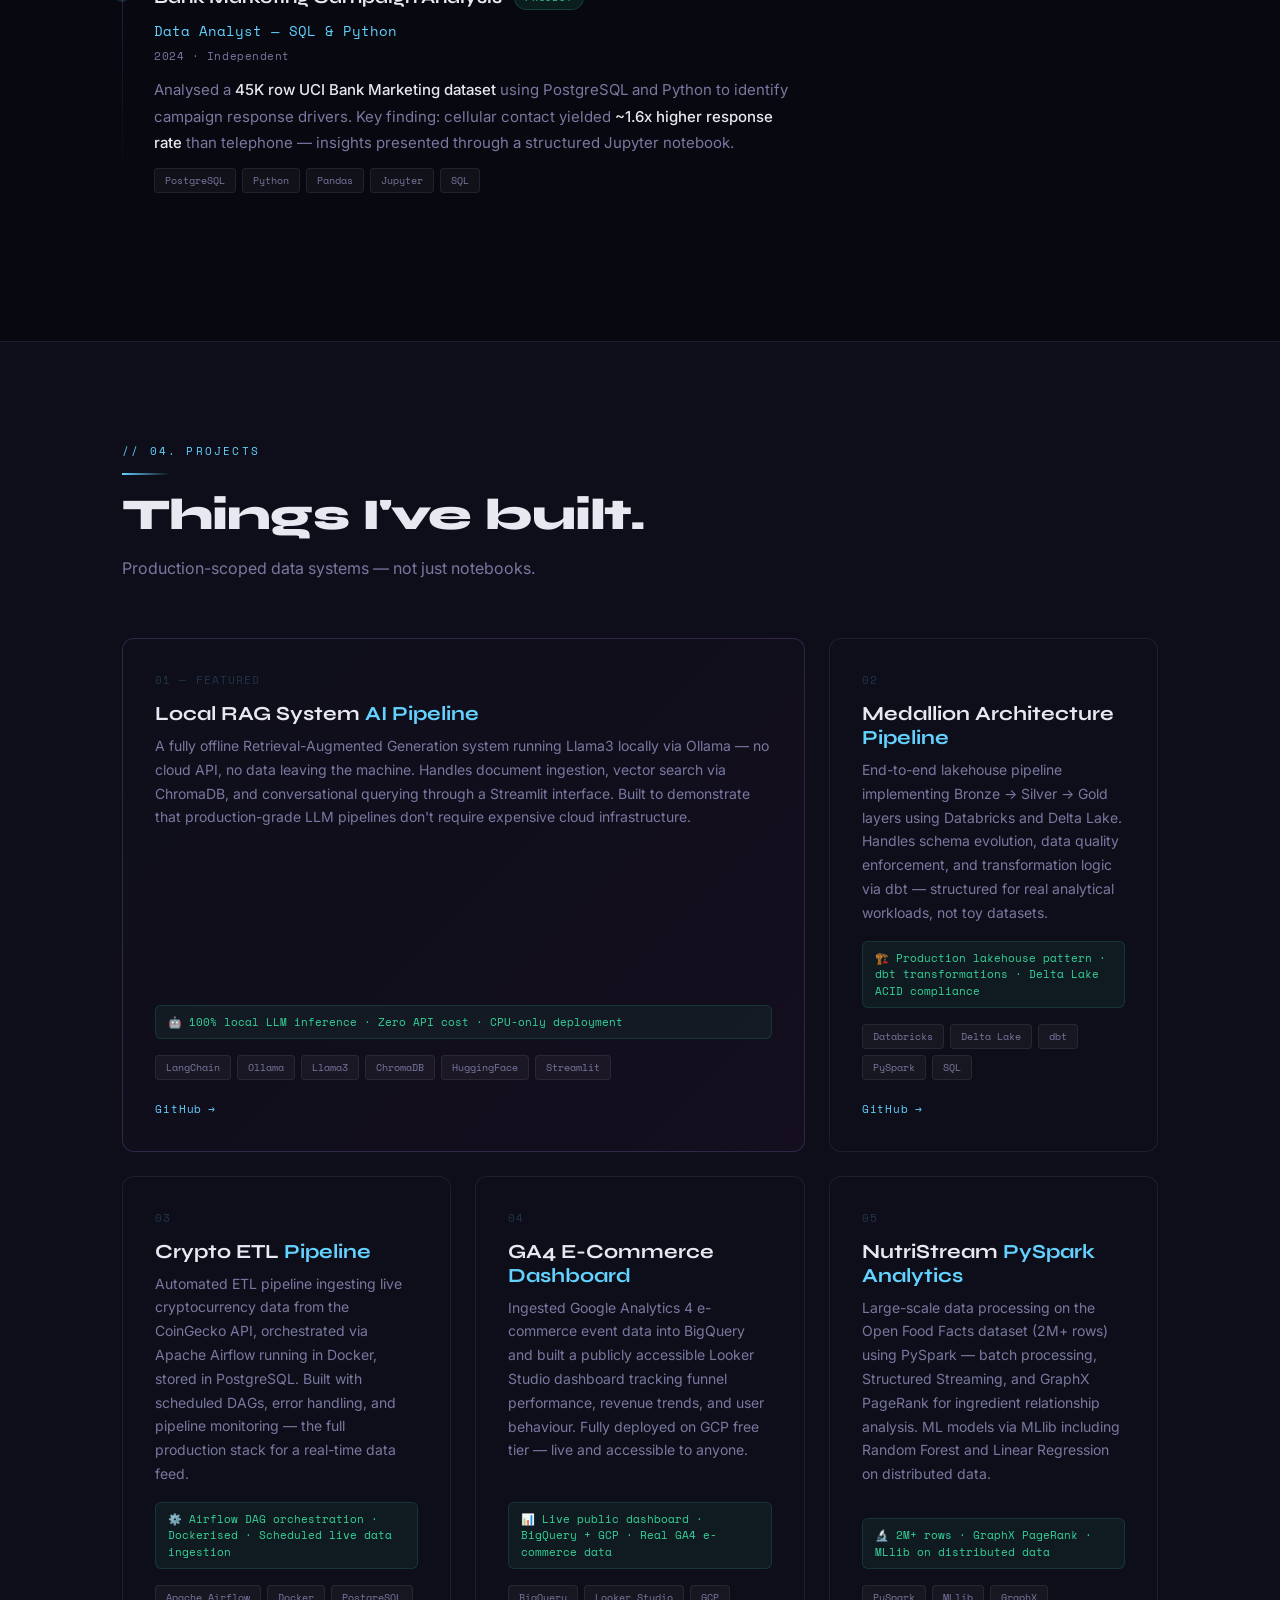
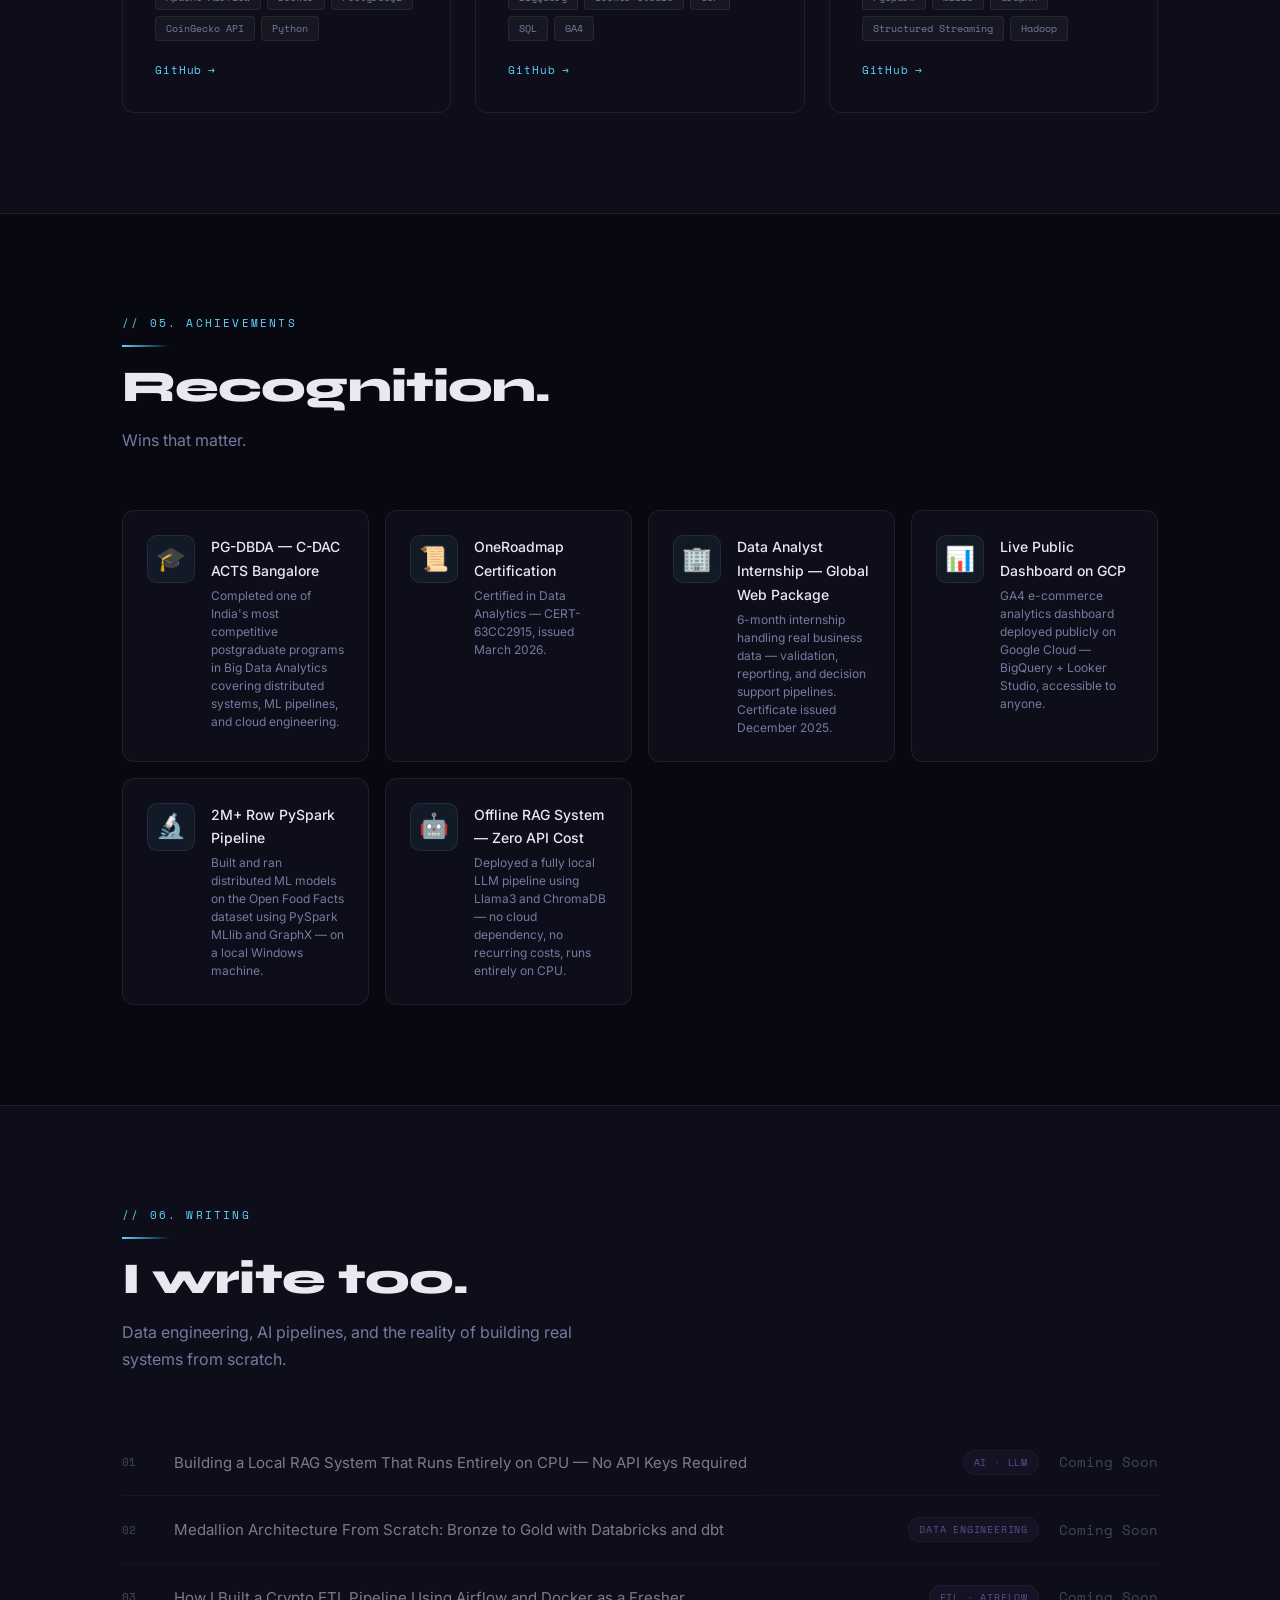
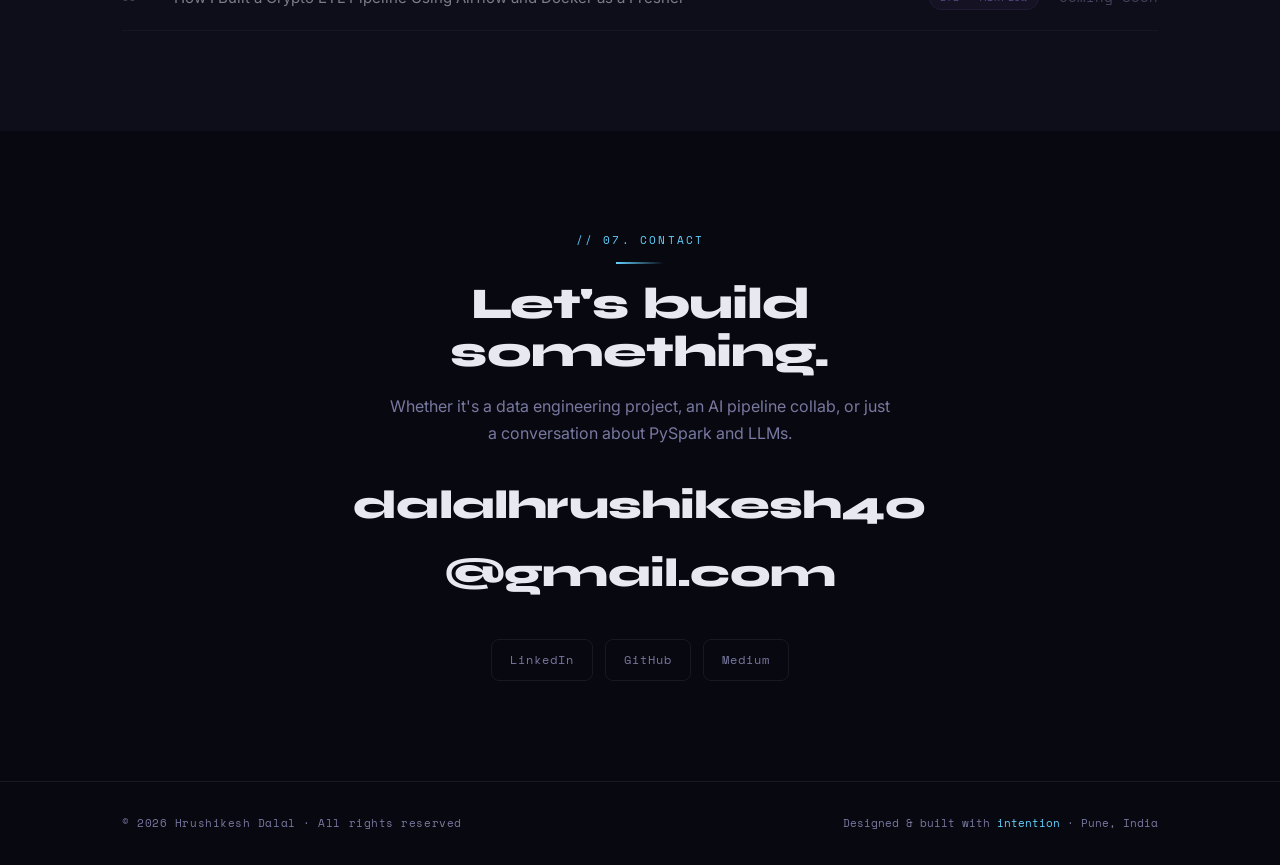
==== commit fd5f1a73: "Update portfolio content" ====
--- a/index.html
+++ b/index.html
@@ -45,8 +45,10 @@
       <span class="line-1">Hrushikesh</span>
       <span class="line-2">Dalal.</span>
     </h1>
-    <p class="hero-role"><span>GenAI Engineer</span> · Full Stack Developer · Open Source Contributor</p>
+    <p class="hero-role"><span>Data Engineer</span> · Big Data Analyst · Fintech Solutions Builder</p>
     <p class="hero-desc">
+      Building scalable, low-latency data platforms. Specializing in <strong>Medallion Architectures</strong>, data modeling, and automated pipelines using <strong>PySpark, Databricks, dbt</strong>, and <strong>SQL</strong>.
+    </p>
 
 
       PGD in Big Data Analytics Graduate at <strong>CDAC ACTS Bangalore</strong>.  I build experiences, not just code — <strong>Python, SQL, PySpark & LangChain</strong> powering RAG systems, ETL pipelines and BigQuery dashboards | <strong>Data Analyst & Engineer</strong> |  Pune/Mumbai
@@ -57,20 +59,20 @@
     </div>
     <div class="hero-stats">
       <div>
-        <div class="stat-num">4<span>×</span></div>
-        <div class="stat-label">Hackathon Wins</div>
+        <div class="stat-num">4<span>+</span></div>
+        <div class="stat-label">Data Pipelines Built</div>
       </div>
       <div>
-        <div class="stat-num">72<span>+</span></div>
-        <div class="stat-label">OSS Contributors Led</div>
+        <div class="stat-num">100<span>k+</span></div>
+        <div class="stat-label">Records Processed</div>
       </div>
       <div>
-        <div class="stat-num">100<span>+</span></div>
-        <div class="stat-label">NPM Forks</div>
+        <div class="stat-num">3<span>+</span></div>
+        <div class="stat-label">Fintech Core Architectures</div>
       </div>
       <div>
-        <div class="stat-num">150<span>+</span></div>
-        <div class="stat-label">Pull Requests Merged</div>
+        <div class="stat-num">5<span>+</span></div>
+        <div class="stat-label">Core Tech Stack Skills</div>
       </div>
     </div>
   </div>
